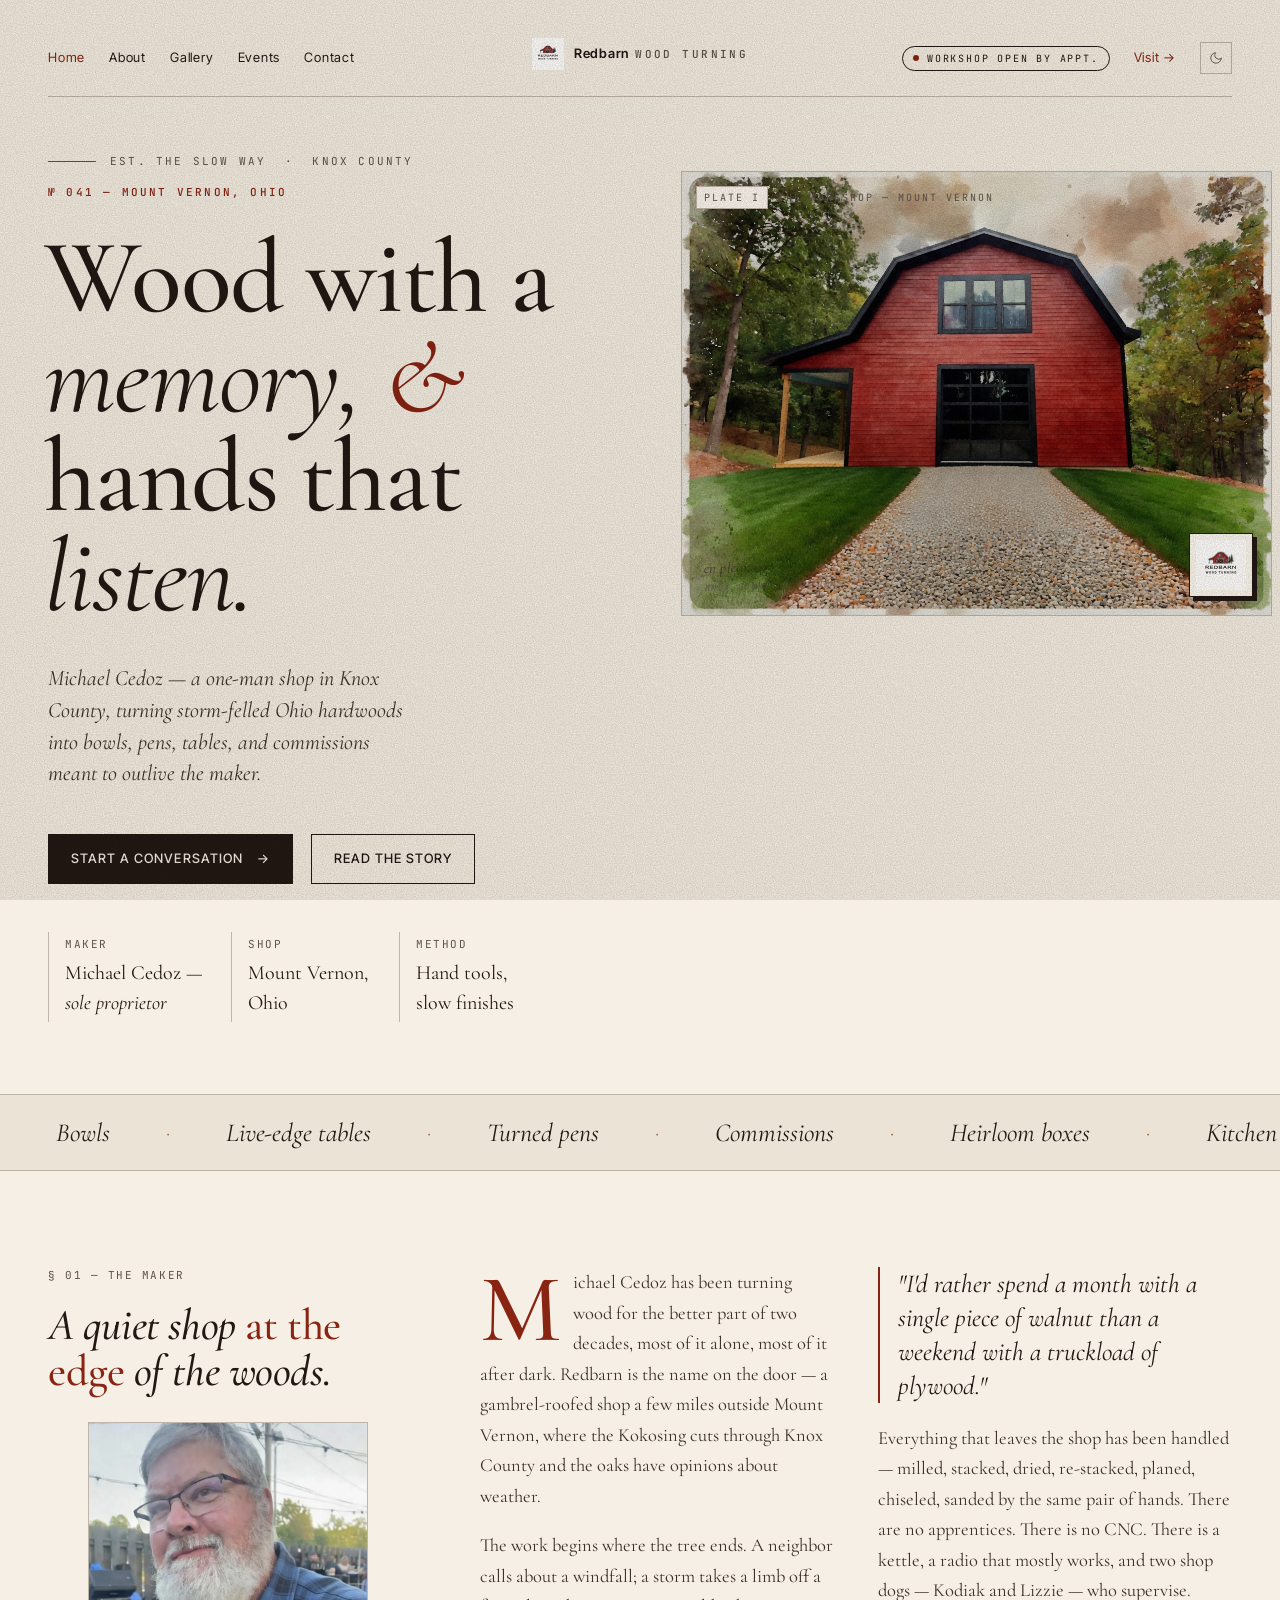
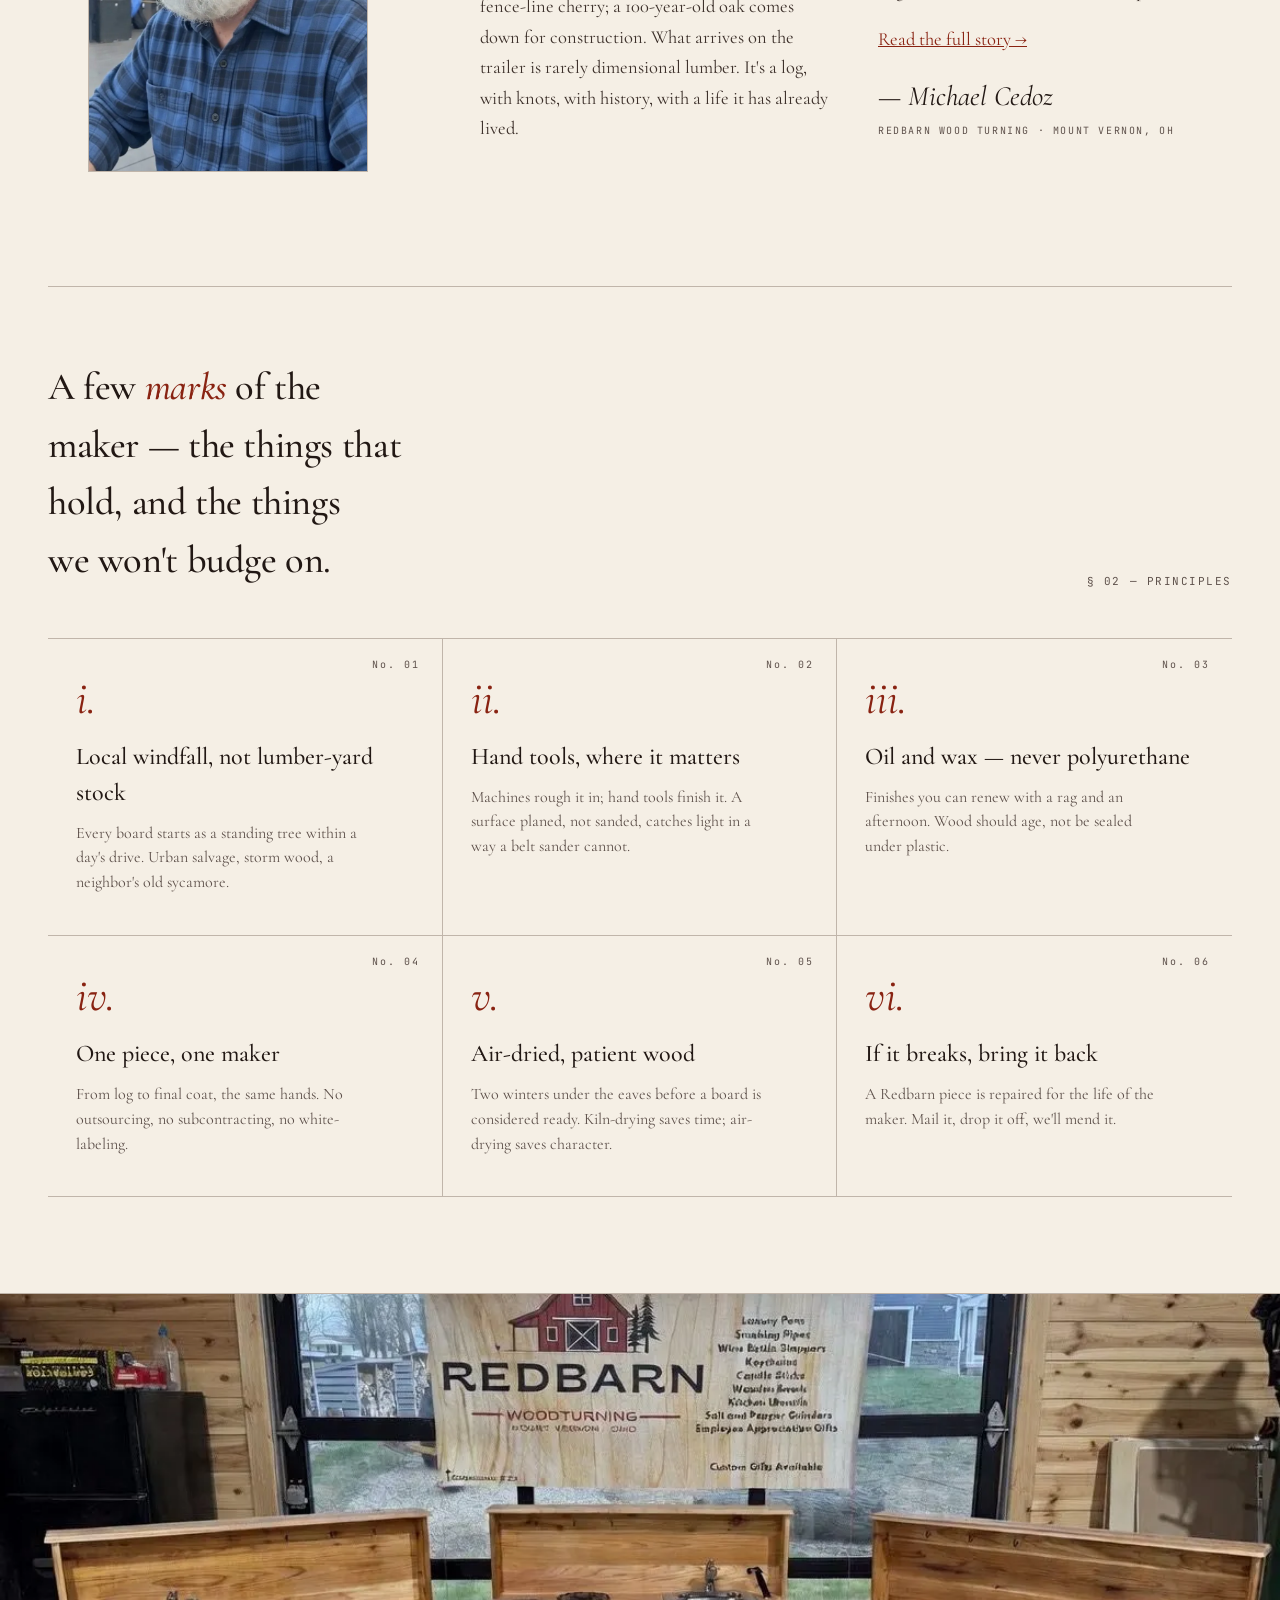
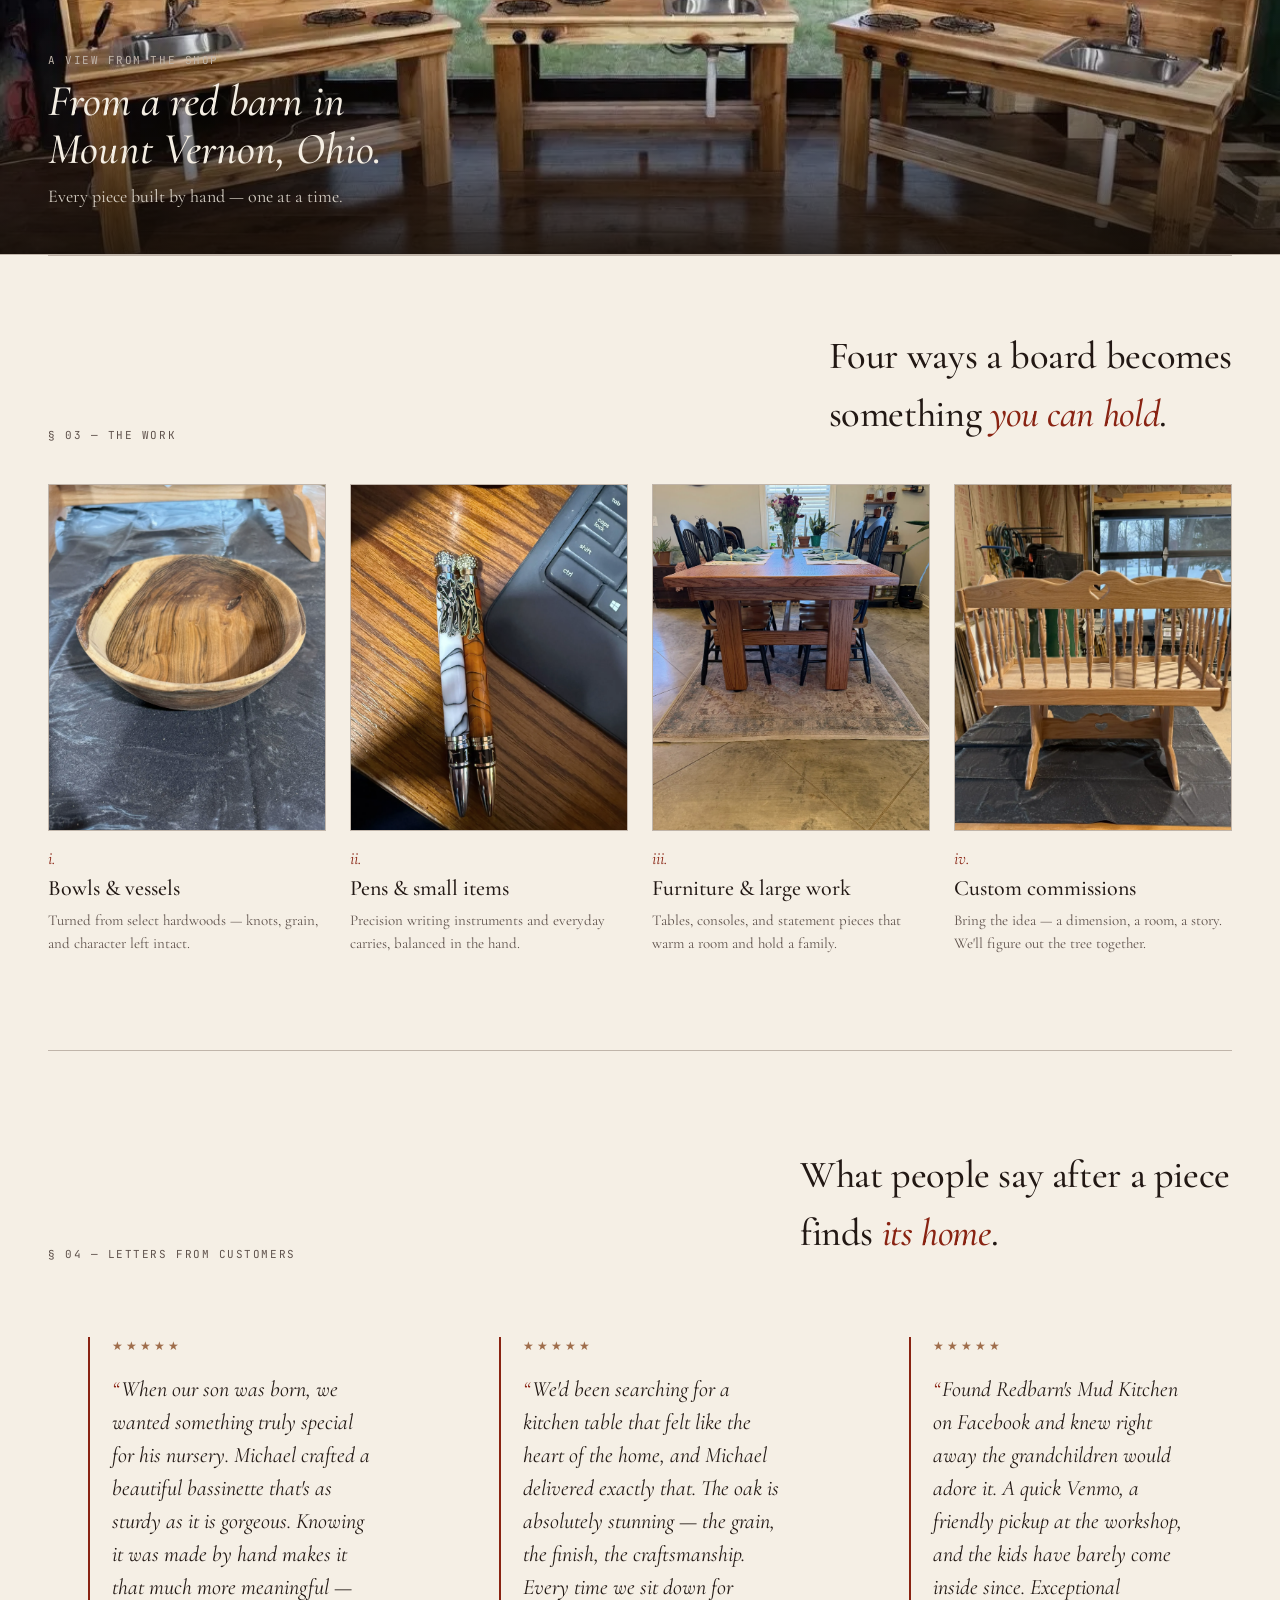
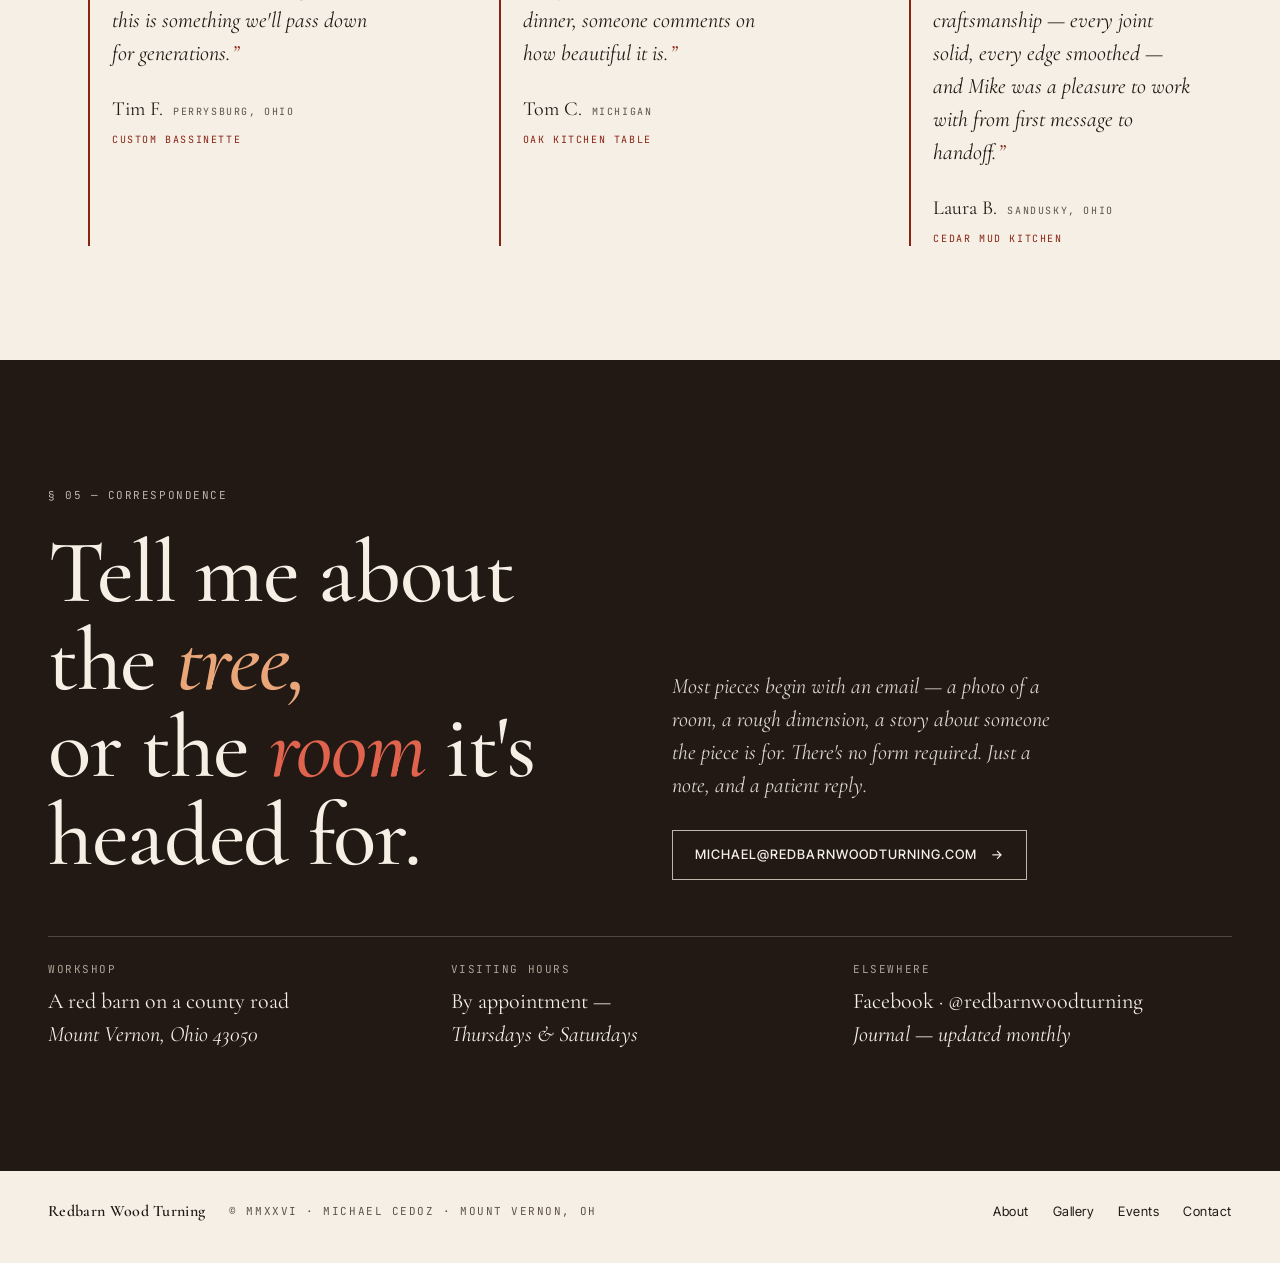
==== index.html @ 862399c5 "Laura B. testimonial: girls -> kids (consistent with grandchildren) Co-Authored-By: Claude Opus 4.7 " ====
<!DOCTYPE html>
<html lang="en">
<head>
<meta charset="UTF-8">
<meta name="viewport" content="width=device-width, initial-scale=1.0">
<title>Redbarn Wood Turning | Handcrafted Woodwork — Mount Vernon, Ohio</title>
<meta name="description" content="Handcrafted bowls, pens, furniture, and custom woodwork by Michael Cedoz in Mount Vernon, Ohio. One-of-a-kind pieces shaped by hand from locally sourced hardwoods.">
<meta name="keywords" content="wood turning, handcrafted furniture, custom woodwork, Mount Vernon Ohio, hand-turned bowls, wooden pens, live edge table, custom commission, woodworking">
<link rel="canonical" href="https://redbarnwoodturning.com">

<!-- Open Graph -->
<meta property="og:title" content="Redbarn Wood Turning — Handcrafted Woodwork">
<meta property="og:description" content="One-of-a-kind bowls, pens, furniture, and custom woodwork by Michael Cedoz in Mount Vernon, Ohio.">
<meta property="og:type" content="website">
<meta property="og:url" content="https://redbarnwoodturning.com">
<meta property="og:image" content="https://redbarnwoodturning.com/hero-barn.jpg">
<meta property="og:locale" content="en_US">

<!-- Twitter Card -->
<meta name="twitter:card" content="summary_large_image">
<meta name="twitter:title" content="Redbarn Wood Turning — Handcrafted Woodwork">
<meta name="twitter:description" content="One-of-a-kind bowls, pens, furniture, and custom woodwork by Michael Cedoz in Mount Vernon, Ohio.">
<meta name="twitter:image" content="https://redbarnwoodturning.com/hero-barn.jpg">

<!-- Structured Data: LocalBusiness -->
<script type="application/ld+json">
{
  "@context": "https://schema.org",
  "@type": "LocalBusiness",
  "@id": "https://redbarnwoodturning.com/#business",
  "name": "Redbarn Wood Turning",
  "alternateName": "Redbarn Wood Turning Workshop",
  "description": "Handcrafted bowls, pens, furniture, and custom woodwork by Michael Cedoz in Mount Vernon, Ohio. Pieces built by hand from locally sourced, storm-felled Ohio hardwoods.",
  "url": "https://redbarnwoodturning.com",
  "image": "https://redbarnwoodturning.com/hero-barn.jpg",
  "logo": "https://redbarnwoodturning.com/1.svg",
  "address": {
    "@type": "PostalAddress",
    "addressLocality": "Mount Vernon",
    "addressRegion": "OH",
    "postalCode": "43050",
    "addressCountry": "US"
  },
  "geo": {
    "@type": "GeoCoordinates",
    "latitude": 40.3934,
    "longitude": -82.4857
  },
  "founder": {
    "@type": "Person",
    "name": "Michael Cedoz",
    "jobTitle": "Woodturner & Craftsman",
    "url": "https://redbarnwoodturning.com/about.html"
  },
  "contactPoint": {
    "@type": "ContactPoint",
    "contactType": "Customer Service",
    "email": "michael@redbarnwoodturning.com",
    "areaServed": "US",
    "availableLanguage": "English"
  },
  "areaServed": [
    { "@type": "State", "name": "Ohio" },
    { "@type": "Country", "name": "United States" }
  ],
  "knowsAbout": [
    "Wood turning",
    "Custom furniture",
    "Hand-turned bowls",
    "Live-edge tables",
    "Black walnut",
    "White oak",
    "Ohio hardwoods",
    "Wood finishing",
    "Hardwax oil finishes"
  ],
  "sameAs": [
    "https://www.facebook.com/redbarnwoodturning/"
  ],
  "priceRange": "$",
  "makesOffer": [
    { "@type": "Offer", "itemOffered": { "@type": "Product", "name": "Hand-Turned Bowls" } },
    { "@type": "Offer", "itemOffered": { "@type": "Product", "name": "Handcrafted Pens" } },
    { "@type": "Offer", "itemOffered": { "@type": "Product", "name": "Custom Furniture" } },
    { "@type": "Offer", "itemOffered": { "@type": "Product", "name": "Custom Commissions" } }
  ]
}
</script>

<!-- BreadcrumbList -->
<script type="application/ld+json">
{
  "@context": "https://schema.org",
  "@type": "BreadcrumbList",
  "itemListElement": [{
    "@type": "ListItem",
    "position": 1,
    "name": "Home",
    "item": "https://redbarnwoodturning.com/"
  }]
}
</script>

<!-- Palette init (prevents FOUC) -->
<script>
(function(){ try { var p = localStorage.getItem('redbarn-palette'); if (p && p !== 'cream') document.documentElement.dataset.palette = p; } catch(e){} })();
</script>

<!-- Preconnect & Fonts -->
<link rel="preconnect" href="https://fonts.googleapis.com">
<link rel="preconnect" href="https://fonts.gstatic.com" crossorigin>
<link href="https://fonts.googleapis.com/css2?family=Cormorant+Garamond:ital,wght@0,400;0,500;0,600;0,700;1,400;1,500;1,600&family=Inter+Tight:wght@400;500;600&family=JetBrains+Mono:wght@400;500&display=swap" rel="stylesheet">

<!-- Favicon & Theme -->
<link rel="alternate" type="application/rss+xml" title="Redbarn Wood Turning Blog" href="feed.xml">
<link rel="icon" href="favicon.svg" type="image/svg+xml">
<meta name="theme-color" content="#8B2500">

<!-- CSS -->
<link rel="stylesheet" href="styles.css">
</head>
<body>

<a href="#main" class="skip-link">Skip to main content</a>
<div class="mobile-overlay" id="mobileOverlay"></div>

<div class="page" id="top">

  <!-- MASTHEAD -->
  <header class="mast" role="banner">
    <div class="left" id="navLinks">
      <a href="index.html" class="active">Home</a>
      <a href="about.html">About</a>
      <a href="gallery.html">Gallery</a>
      <a href="events.html">Events</a>
      <a href="contact.html">Contact</a>
    </div>
    <div class="center">
      <a href="index.html" class="wordmark" aria-label="Redbarn Wood Turning — Home">
        <img src="1.svg" alt="" width="32" height="32">
        <span><em>Redbarn</em><span class="sub">Wood Turning</span></span>
      </a>
    </div>
    <div class="right">
      <span class="stamp"><span class="dot"></span> Workshop open by appt.</span>
      <a href="contact.html" class="visit">Visit &rarr;</a>
      <button type="button" id="paletteToggle" class="palette-toggle" aria-label="Toggle light/dark palette">
        <svg class="moon" viewBox="0 0 24 24" fill="none" stroke="currentColor" stroke-width="1.6" stroke-linecap="round" stroke-linejoin="round" aria-hidden="true"><path d="M21 12.79A9 9 0 1 1 11.21 3 7 7 0 0 0 21 12.79z"/></svg>
        <svg class="sun" viewBox="0 0 24 24" fill="none" stroke="currentColor" stroke-width="1.6" stroke-linecap="round" stroke-linejoin="round" aria-hidden="true"><circle cx="12" cy="12" r="4"/><path d="M12 2v2M12 20v2M4.93 4.93l1.41 1.41M17.66 17.66l1.41 1.41M2 12h2M20 12h2M4.93 19.07l1.41-1.41M17.66 6.34l1.41-1.41"/></svg>
      </button>
      <button class="nav-hamburger" id="navToggle" aria-label="Toggle navigation menu" aria-expanded="false">
        <span></span><span></span><span></span>
      </button>
    </div>
  </header>

  <main id="main">

    <!-- HERO -->
    <section class="hero">
      <div>
        <div class="eyebrow reveal">
          <span class="bar"></span>
          <span>Est. the slow way &nbsp;&middot;&nbsp; Knox County</span>
          <span class="barn">&numero; 041 &mdash; Mount Vernon, Ohio</span>
        </div>

        <h1 class="hero-title reveal">
          Wood with a<br>
          <span class="i">memory,</span><span class="amp"> &amp; </span><br>
          hands that <span class="i">listen.</span>
        </h1>

        <p class="hero-lede reveal">
          Michael Cedoz &mdash; a one-man shop in Knox County, turning storm-felled Ohio hardwoods into bowls, pens, tables, and commissions meant to outlive the maker.
        </p>

        <div class="cta-row reveal">
          <a class="btn" href="contact.html">Start a conversation <span class="arr">&rarr;</span></a>
          <a class="btn ghost" href="about.html">Read the story</a>
        </div>

        <div class="hero-meta reveal">
          <div class="block">
            <span class="mono">Maker</span>
            <span class="v">Michael Cedoz &mdash;<br><em>sole proprietor</em></span>
          </div>
          <div class="block">
            <span class="mono">Shop</span>
            <span class="v">Mount Vernon,<br>Ohio</span>
          </div>
          <div class="block">
            <span class="mono">Method</span>
            <span class="v">Hand tools,<br>slow finishes</span>
          </div>
        </div>
      </div>

      <figure class="hero-figure reveal">
        <div class="frame-label">
          <span class="tag">Plate I</span>
          <span>The workshop &mdash; Mount Vernon</span>
        </div>
        <img src="hero-barn-watercolor.png" alt="Watercolor painting of the Redbarn workshop — a red gambrel barn in Mount Vernon, Ohio" width="1168" height="880">
        <div class="logo-stamp" aria-hidden="true">
          <img src="1.svg" alt="">
        </div>
        <div class="pencil-note" aria-hidden="true">
          en plein air<small>Knox County &middot; autumn</small>
        </div>
      </figure>
    </section>

    <!-- RIBBON -->
    <div class="ribbon" aria-hidden="true">
      <div class="ribbon-track">
        <span class="item">Bowls</span><span class="sep">&middot;</span>
        <span class="item"><em>Live-edge tables</em></span><span class="sep">&middot;</span>
        <span class="item">Turned pens</span><span class="sep">&middot;</span>
        <span class="item"><em>Commissions</em></span><span class="sep">&middot;</span>
        <span class="item">Heirloom boxes</span><span class="sep">&middot;</span>
        <span class="item"><em>Kitchen tables</em></span><span class="sep">&middot;</span>
        <span class="item">Bowls</span><span class="sep">&middot;</span>
        <span class="item"><em>Live-edge tables</em></span><span class="sep">&middot;</span>
        <span class="item">Turned pens</span><span class="sep">&middot;</span>
        <span class="item"><em>Commissions</em></span><span class="sep">&middot;</span>
        <span class="item">Heirloom boxes</span><span class="sep">&middot;</span>
        <span class="item"><em>Kitchen tables</em></span><span class="sep">&middot;</span>
      </div>
    </div>

    <!-- ABOUT (abbreviated — full story on about.html) -->
    <section class="about" id="about">
      <aside class="about-aside reveal">
        <span class="mono">&sect; 01 &mdash; The maker</span>
        <h2>A quiet shop <em>at the edge</em> of the woods.</h2>
        <figure class="portrait">
          <picture>
            <source srcset="about-michael.webp" type="image/webp">
            <img src="about-michael.jpg" alt="Michael Cedoz in his Mount Vernon workshop" width="500" height="600">
          </picture>
          <figcaption class="cap">Michael Cedoz &mdash; maker, Knox County</figcaption>
        </figure>
      </aside>

      <div class="about-body reveal">
        <p>
          Michael Cedoz has been turning wood for the better part of two decades, most of it alone, most of it after dark. Redbarn is the name on the door &mdash; a gambrel-roofed shop a few miles outside Mount Vernon, where the Kokosing cuts through Knox County and the oaks have opinions about weather.
        </p>
        <p>
          The work begins where the tree ends. A neighbor calls about a windfall; a storm takes a limb off a fence-line cherry; a 100-year-old oak comes down for construction. What arrives on the trailer is rarely dimensional lumber. It's a log, with knots, with history, with a life it has already lived.
        </p>

        <div class="pull">
          "I'd rather spend a month with a single piece of walnut than a weekend with a truckload of plywood."
        </div>

        <p>
          Everything that leaves the shop has been handled &mdash; milled, stacked, dried, re-stacked, planed, chiseled, sanded by the same pair of hands. There are no apprentices. There is no CNC. There is a kettle, a radio that mostly works, and two shop dogs &mdash; Kodiak and Lizzie &mdash; who supervise.
        </p>
        <p>
          <a href="about.html" style="color: var(--barn); text-decoration: underline;">Read the full story &rarr;</a>
        </p>

        <div class="sig">&mdash; Michael Cedoz</div>
        <div class="sig-line">Redbarn Wood Turning &middot; Mount Vernon, OH</div>
      </div>
    </section>

    <!-- MARKS / PRINCIPLES -->
    <section class="marks" id="principles">
      <div class="marks-head reveal">
        <h3>A few <em>marks</em> of the maker &mdash; the things that hold, and the things we won't budge on.</h3>
        <span class="mono">&sect; 02 &mdash; Principles</span>
      </div>
      <div class="marks-grid">
        <article class="mark reveal">
          <div class="num">No. 01</div>
          <div class="n">i.</div>
          <h4>Local windfall, not lumber-yard stock</h4>
          <p>Every board starts as a standing tree within a day's drive. Urban salvage, storm wood, a neighbor's old sycamore.</p>
        </article>
        <article class="mark reveal">
          <div class="num">No. 02</div>
          <div class="n">ii.</div>
          <h4>Hand tools, where it matters</h4>
          <p>Machines rough it in; hand tools finish it. A surface planed, not sanded, catches light in a way a belt sander cannot.</p>
        </article>
        <article class="mark reveal">
          <div class="num">No. 03</div>
          <div class="n">iii.</div>
          <h4>Oil and wax &mdash; never polyurethane</h4>
          <p>Finishes you can renew with a rag and an afternoon. Wood should age, not be sealed under plastic.</p>
        </article>
        <article class="mark reveal">
          <div class="num">No. 04</div>
          <div class="n">iv.</div>
          <h4>One piece, one maker</h4>
          <p>From log to final coat, the same hands. No outsourcing, no subcontracting, no white-labeling.</p>
        </article>
        <article class="mark reveal">
          <div class="num">No. 05</div>
          <div class="n">v.</div>
          <h4>Air-dried, patient wood</h4>
          <p>Two winters under the eaves before a board is considered ready. Kiln-drying saves time; air-drying saves character.</p>
        </article>
        <article class="mark reveal">
          <div class="num">No. 06</div>
          <div class="n">vi.</div>
          <h4>If it breaks, bring it back</h4>
          <p>A Redbarn piece is repaired for the life of the maker. Mail it, drop it off, we'll mend it.</p>
        </article>
      </div>
    </section>

    <!-- WORKSHOP BANNER -->
    <section class="workshop-banner reveal" aria-label="A view from the workshop">
      <picture>
        <source srcset="gallery-shop-banner.webp" type="image/webp">
        <img src="gallery-shop-banner.jpg" alt="Three outdoor kitchen stations lined up in the Redbarn workshop with the Redbarn Wood Turning banner" class="workshop-banner-img" loading="lazy">
      </picture>
      <div class="workshop-banner-overlay">
        <span class="mono">A view from the shop</span>
        <p class="workshop-banner-title">From a red barn in Mount Vernon, Ohio.</p>
        <p class="workshop-banner-sub">Every piece built by hand &mdash; one at a time.</p>
      </div>
    </section>

    <!-- WORK / CATEGORIES -->
    <section class="work-strip" id="work">
      <div class="strip-head reveal">
        <span class="mono">&sect; 03 &mdash; The work</span>
        <h3>Four ways a board becomes<br>something <em>you can hold</em>.</h3>
      </div>
      <div class="strip-grid">
        <a class="strip-card reveal" href="gallery.html">
          <div class="sc-img">
            <picture>
              <source srcset="craft-bowls.webp" type="image/webp">
              <img src="craft-bowls.jpg" alt="Hand-turned walnut bowl with rich, swirling grain" loading="lazy" width="400" height="500">
            </picture>
          </div>
          <div class="sc-body">
            <span class="mono">i.</span>
            <h4>Bowls &amp; vessels</h4>
            <p>Turned from select hardwoods &mdash; knots, grain, and character left intact.</p>
          </div>
        </a>
        <a class="strip-card reveal" href="gallery.html">
          <div class="sc-img">
            <picture>
              <source srcset="craft-pens.webp" type="image/webp">
              <img src="craft-pens.JPG" alt="Handcrafted wood and resin pens with ornate metal fittings" loading="lazy" width="400" height="500">
            </picture>
          </div>
          <div class="sc-body">
            <span class="mono">ii.</span>
            <h4>Pens &amp; small items</h4>
            <p>Precision writing instruments and everyday carries, balanced in the hand.</p>
          </div>
        </a>
        <a class="strip-card reveal" href="gallery.html">
          <div class="sc-img">
            <picture>
              <source srcset="craft-furniture.webp" type="image/webp">
              <img src="craft-furniture.jpg" alt="Handcrafted oak kitchen table set for dinner in a home" loading="lazy" width="400" height="500">
            </picture>
          </div>
          <div class="sc-body">
            <span class="mono">iii.</span>
            <h4>Furniture &amp; large work</h4>
            <p>Tables, consoles, and statement pieces that warm a room and hold a family.</p>
          </div>
        </a>
        <a class="strip-card reveal" href="contact.html">
          <div class="sc-img">
            <picture>
              <source srcset="craft-custom.webp" type="image/webp">
              <img src="craft-custom.jpg" alt="Custom handcrafted wooden bassinette with turned spindles" loading="lazy" width="400" height="500">
            </picture>
          </div>
          <div class="sc-body">
            <span class="mono">iv.</span>
            <h4>Custom commissions</h4>
            <p>Bring the idea &mdash; a dimension, a room, a story. We'll figure out the tree together.</p>
          </div>
        </a>
      </div>
    </section>

    <!-- TESTIMONIALS -->
    <section class="testimonials" id="letters">
      <div class="testimonials-head reveal">
        <span class="mono">&sect; 04 &mdash; Letters from customers</span>
        <h3>What people say after a piece finds <em>its home</em>.</h3>
      </div>
      <div class="testimonials-grid">
        <figure class="testimonial reveal">
          <div class="testimonial-stars" aria-label="5 out of 5 stars">&#9733;&#9733;&#9733;&#9733;&#9733;</div>
          <blockquote class="testimonial-quote">When our son was born, we wanted something truly special for his nursery. Michael crafted a beautiful bassinette that's as sturdy as it is gorgeous. Knowing it was made by hand makes it that much more meaningful &mdash; this is something we'll pass down for generations.</blockquote>
          <figcaption class="testimonial-footer">
            <span class="testimonial-attr">Tim F.</span>
            <span class="testimonial-location">Perrysburg, Ohio</span>
          </figcaption>
          <span class="testimonial-product">Custom bassinette</span>
        </figure>
        <figure class="testimonial reveal">
          <div class="testimonial-stars" aria-label="5 out of 5 stars">&#9733;&#9733;&#9733;&#9733;&#9733;</div>
          <blockquote class="testimonial-quote">We'd been searching for a kitchen table that felt like the heart of the home, and Michael delivered exactly that. The oak is absolutely stunning &mdash; the grain, the finish, the craftsmanship. Every time we sit down for dinner, someone comments on how beautiful it is.</blockquote>
          <figcaption class="testimonial-footer">
            <span class="testimonial-attr">Tom C.</span>
            <span class="testimonial-location">Michigan</span>
          </figcaption>
          <span class="testimonial-product">Oak kitchen table</span>
        </figure>
        <figure class="testimonial reveal">
          <div class="testimonial-stars" aria-label="5 out of 5 stars">&#9733;&#9733;&#9733;&#9733;&#9733;</div>
          <blockquote class="testimonial-quote">Found Redbarn's Mud Kitchen on Facebook and knew right away the grandchildren would adore it. A quick Venmo, a friendly pickup at the workshop, and the kids have barely come inside since. Exceptional craftsmanship &mdash; every joint solid, every edge smoothed &mdash; and Mike was a pleasure to work with from first message to handoff.</blockquote>
          <figcaption class="testimonial-footer">
            <span class="testimonial-attr">Laura B.</span>
            <span class="testimonial-location">Sandusky, Ohio</span>
          </figcaption>
          <span class="testimonial-product">Cedar mud kitchen</span>
        </figure>
      </div>
    </section>

    <!-- CONTACT CTA -->
    <section class="contact" id="contact">
      <div class="inner">
        <div>
          <span class="mono">&sect; 05 &mdash; Correspondence</span>
          <h2>Tell me about the <em>tree,</em><br>or the <span class="barn">room</span> it's headed for.</h2>
        </div>
        <div class="side reveal">
          <p>Most pieces begin with an email &mdash; a photo of a room, a rough dimension, a story about someone the piece is for. There's no form required. Just a note, and a patient reply.</p>
          <a class="btn" href="mailto:michael@redbarnwoodturning.com">michael@redbarnwoodturning.com <span class="arr">&rarr;</span></a>
        </div>
      </div>

      <div class="inner addr">
        <div class="block">
          <span class="mono">Workshop</span>
          <span class="v">A red barn on a county road<br><em>Mount Vernon, Ohio 43050</em></span>
        </div>
        <div class="block">
          <span class="mono">Visiting hours</span>
          <span class="v">By appointment &mdash;<br><em>Thursdays &amp; Saturdays</em></span>
        </div>
        <div class="block">
          <span class="mono">Elsewhere</span>
          <span class="v"><a href="https://www.facebook.com/redbarnwoodturning/" target="_blank" rel="noopener noreferrer">Facebook &middot; @redbarnwoodturning</a><br><em>Journal &mdash; updated monthly</em></span>
        </div>
      </div>
    </section>

  </main>

  <footer role="contentinfo">
    <div class="lf">
      <span class="wordmark" style="font-size: 16px;"><em>Redbarn Wood Turning</em></span>
      <span class="mono">&copy; MMXXVI &middot; Michael Cedoz &middot; Mount Vernon, OH</span>
    </div>
    <div class="lf">
      <a href="about.html">About</a>
      <a href="gallery.html">Gallery</a>
      <a href="events.html">Events</a>
      <a href="contact.html">Contact</a>
    </div>
  </footer>
</div>

<script src="script.js"></script>

</body>
</html>
---- styles.css ----
/* ========================================
   REDBARN WOOD TURNING — Editorial Theme
   ======================================== */

/* ---- TOKENS ---- */
:root {
  --ink:        oklch(0.22 0.018 45);
  --ink-2:      oklch(0.32 0.02 45);
  --ink-soft:   oklch(0.45 0.02 50);
  --paper:      oklch(0.955 0.015 82);
  --paper-2:    oklch(0.92 0.02 82);
  --paper-3:    oklch(0.88 0.025 80);
  --barn:       oklch(0.42 0.14 32);
  --barn-deep:  oklch(0.33 0.12 30);
  --saddle:     oklch(0.58 0.08 55);
  --walnut:     oklch(0.28 0.03 45);
  --hair:       oklch(0.78 0.02 70);

  --serif: "Cormorant Garamond", "EB Garamond", Georgia, serif;
  --sans:  "Inter Tight", ui-sans-serif, system-ui, sans-serif;
  --mono:  "JetBrains Mono", ui-monospace, SFMono-Regular, monospace;

  --grain-strength: 0.34;
  --page-pad-x: 48px;
}

html[data-palette="ink"] {
  --ink: oklch(0.93 0.01 80);
  --ink-2: oklch(0.85 0.015 80);
  --ink-soft: oklch(0.7 0.015 80);
  --paper: oklch(0.18 0.015 40);
  --paper-2: oklch(0.22 0.018 40);
  --paper-3: oklch(0.26 0.02 40);
  --barn: oklch(0.62 0.14 32);
  --saddle: oklch(0.68 0.09 60);
  --hair: oklch(0.35 0.02 40);
}

/* ---- RESET + BASE ---- */
*, *::before, *::after { box-sizing: border-box; }
html, body { margin: 0; padding: 0; }
html { scroll-behavior: smooth; -webkit-text-size-adjust: 100%; }

body {
  background: var(--paper);
  color: var(--ink);
  font-family: var(--serif);
  font-size: 18px;
  line-height: 1.5;
  -webkit-font-smoothing: antialiased;
  overflow-x: hidden;
}

::selection { background: var(--barn); color: var(--paper); }
img { max-width: 100%; height: auto; display: block; }
a { color: inherit; }

/* paper grain overlay */
body::before {
  content: "";
  position: fixed;
  inset: 0;
  pointer-events: none;
  z-index: 60;
  background-image: var(--grain-url);
  opacity: var(--grain-strength);
  mix-blend-mode: multiply;
}
html[data-palette="ink"] body::before {
  mix-blend-mode: screen;
  opacity: calc(var(--grain-strength) * 0.6);
}

/* ---- UTILITIES ---- */
.mono {
  font-family: var(--mono);
  font-size: 11px;
  letter-spacing: 0.14em;
  text-transform: uppercase;
  color: var(--ink-soft);
}
.sans { font-family: var(--sans); }
.rule { height: 1px; background: var(--hair); border: 0; }

.skip-link {
  position: absolute; top: -100%; left: 50%; transform: translateX(-50%);
  background: var(--ink); color: var(--paper);
  padding: 12px 24px;
  font-family: var(--sans); font-weight: 600;
  z-index: 9999; text-decoration: none;
  transition: top 0.2s;
}
.skip-link:focus { top: 0; }

/* ---- PAGE SHELL ---- */
.page {
  max-width: 1440px;
  margin: 0 auto;
  padding: 24px var(--page-pad-x) 0;
}

/* ---- MASTHEAD ---- */
.mast {
  display: grid;
  grid-template-columns: 1fr auto 1fr;
  align-items: center;
  gap: 24px;
  padding: 14px 0 18px;
  border-bottom: 1px solid var(--hair);
}
.mast .left, .mast .right { display: flex; gap: 24px; align-items: center; }
.mast .right { justify-content: flex-end; }
.mast a {
  color: var(--ink);
  text-decoration: none;
  font-family: var(--sans);
  font-size: 13px;
  letter-spacing: 0.06em;
  transition: color 0.2s;
}
.mast a:hover { color: var(--barn); }
.mast a.active { color: var(--barn); }

.wordmark {
  font-family: var(--serif);
  font-weight: 500;
  font-size: 22px;
  letter-spacing: 0.02em;
  font-style: italic;
  display: inline-flex;
  align-items: center;
  gap: 10px;
}
.wordmark em { font-style: normal; font-weight: 600; }
.wordmark img { display: block; }
.wordmark .sub {
  font-style: normal;
  font-family: var(--mono);
  font-size: 11px;
  letter-spacing: 0.22em;
  text-transform: uppercase;
  color: var(--ink-soft);
  margin-left: 6px;
}

.stamp {
  display: inline-flex;
  align-items: center;
  gap: 8px;
  border: 1px solid var(--ink);
  color: var(--ink);
  padding: 4px 10px;
  border-radius: 999px;
  font-family: var(--mono);
  font-size: 10px;
  letter-spacing: 0.18em;
  text-transform: uppercase;
}
.stamp .dot { width: 6px; height: 6px; border-radius: 999px; background: var(--barn); }

.mast .visit { color: var(--barn); }

/* palette toggle */
.palette-toggle {
  appearance: none;
  border: 1px solid var(--hair);
  background: transparent;
  color: var(--ink-soft);
  width: 32px; height: 32px;
  display: inline-flex; align-items: center; justify-content: center;
  cursor: pointer;
  transition: all 0.2s;
  padding: 0;
}
.palette-toggle:hover { border-color: var(--ink); color: var(--ink); }
.palette-toggle svg { width: 14px; height: 14px; }
.palette-toggle .moon { display: block; }
.palette-toggle .sun { display: none; }
html[data-palette="ink"] .palette-toggle .moon { display: none; }
html[data-palette="ink"] .palette-toggle .sun { display: block; }

/* mobile nav */
.nav-hamburger {
  display: none;
  background: none; border: none; cursor: pointer;
  width: 28px; height: 20px; position: relative; z-index: 1001;
  padding: 0;
}
.nav-hamburger span {
  display: block; width: 100%; height: 2px;
  background: var(--ink); position: absolute; left: 0;
  transition: 0.3s ease;
}
.nav-hamburger span:nth-child(1) { top: 0; }
.nav-hamburger span:nth-child(2) { top: 50%; transform: translateY(-50%); }
.nav-hamburger span:nth-child(3) { bottom: 0; }
.nav-hamburger.active span:nth-child(1) { top: 50%; transform: translateY(-50%) rotate(45deg); }
.nav-hamburger.active span:nth-child(2) { opacity: 0; }
.nav-hamburger.active span:nth-child(3) { bottom: 50%; transform: translateY(50%) rotate(-45deg); }

.mobile-overlay {
  display: none; position: fixed; inset: 0;
  background: rgba(0,0,0,0.4); z-index: 999;
}
.mobile-overlay.show { display: block; }

/* ---- BUTTONS ---- */
.btn {
  display: inline-flex;
  align-items: center;
  gap: 14px;
  font-family: var(--sans);
  font-size: 13px;
  letter-spacing: 0.08em;
  text-transform: uppercase;
  font-weight: 500;
  padding: 14px 22px;
  border-radius: 0;
  text-decoration: none;
  cursor: pointer;
  border: 1px solid var(--ink);
  color: var(--paper);
  background: var(--ink);
  transition: all 0.25s ease;
}
.btn:hover { background: var(--barn); border-color: var(--barn); }
.btn .arr { display: inline-block; transition: transform 0.25s ease; }
.btn:hover .arr { transform: translateX(4px); }
.btn.ghost { background: transparent; color: var(--ink); }
.btn.ghost:hover { background: var(--ink); color: var(--paper); }
.btn-outline {
  display: inline-flex; align-items: center; gap: 10px;
  font-family: var(--sans); font-size: 12px; letter-spacing: 0.06em;
  text-transform: uppercase; font-weight: 500;
  padding: 8px 14px;
  border: 1px solid var(--hair);
  color: var(--ink); text-decoration: none;
  transition: all 0.2s;
}
.btn-outline:hover { border-color: var(--barn); color: var(--barn); }

/* ---- HERO ---- */
.hero {
  padding: 56px 0 72px;
  display: grid;
  grid-template-columns: 1fr 1.1fr;
  gap: 56px;
  align-items: start;
  position: relative;
}

.eyebrow {
  display: flex;
  align-items: center;
  gap: 14px;
  font-family: var(--mono);
  font-size: 11px;
  letter-spacing: 0.2em;
  text-transform: uppercase;
  color: var(--ink-soft);
  margin-bottom: 28px;
  flex-wrap: wrap;
}
.eyebrow .bar { flex: 0 0 48px; height: 1px; background: var(--ink-soft); }
.eyebrow .barn { color: var(--barn); font-weight: 500; }

h1.hero-title {
  font-family: var(--serif);
  font-weight: 500;
  font-size: clamp(52px, 8.2vw, 128px);
  line-height: 0.95;
  letter-spacing: -0.015em;
  margin: 0 0 0 -0.04em;
  color: var(--ink);
  text-wrap: balance;
}
h1.hero-title .i { font-style: italic; font-weight: 400; }
h1.hero-title .amp { font-family: var(--serif); font-style: italic; color: var(--barn); font-weight: 400; }

.hero-lede {
  margin-top: 36px;
  font-family: var(--serif);
  font-style: italic;
  font-size: 22px;
  line-height: 1.45;
  color: var(--ink-2);
  max-width: 36ch;
}

.hero-meta {
  margin-top: 48px;
  display: flex;
  gap: 28px;
  align-items: flex-end;
  flex-wrap: wrap;
}
.hero-meta .block {
  border-left: 1px solid var(--hair);
  padding: 4px 0 4px 16px;
  min-width: 140px;
}
.hero-meta .block .mono { display: block; margin-bottom: 6px; }
.hero-meta .block .v {
  font-family: var(--serif);
  font-size: 20px;
  color: var(--ink);
}
.hero-meta .block .v em { font-style: italic; }

.cta-row {
  margin-top: 44px;
  display: flex;
  gap: 18px;
  flex-wrap: wrap;
  align-items: center;
}

/* hero figure — sketchbook frame around a watercolor */
.hero-figure {
  position: relative;
  width: 100%;
  aspect-ratio: 1168 / 880;
  border: 1px solid var(--hair);
  background: radial-gradient(ellipse 90% 70% at 50% 40%,
    oklch(0.975 0.012 82) 0%,
    oklch(0.94 0.018 80) 70%,
    oklch(0.9 0.025 78) 100%);
  overflow: hidden;
}
/* paper-fibre texture */
.hero-figure::before {
  content: ""; position: absolute; inset: 0; pointer-events: none;
  background-image:
    repeating-linear-gradient(3deg, oklch(0.88 0.02 80 / 0.06) 0 1px, transparent 1px 3px),
    repeating-linear-gradient(91deg, oklch(0.85 0.02 80 / 0.05) 0 1px, transparent 1px 4px);
  mix-blend-mode: multiply;
  z-index: 1;
}
/* coffee-stain ghost in the corner */
.hero-figure::after {
  content: ""; position: absolute; top: -40px; right: -40px;
  width: 180px; height: 180px; border-radius: 50%;
  background: radial-gradient(circle, oklch(0.72 0.06 55 / 0.18) 0%, transparent 70%);
  z-index: 1; pointer-events: none;
}
.hero-figure > img {
  position: absolute; inset: 0;
  width: 100%; height: 100%;
  object-fit: contain;
  z-index: 2;
}
.hero-figure .frame-label {
  position: absolute;
  top: 14px; left: 14px;
  display: flex; gap: 10px; align-items: center;
  font-family: var(--mono);
  font-size: 10px;
  letter-spacing: 0.2em;
  text-transform: uppercase;
  color: var(--ink-soft);
  z-index: 3;
}
.hero-figure .frame-label .tag {
  border: 1px solid var(--hair);
  padding: 3px 7px;
  background: oklch(0.98 0.01 82);
}
.hero-figure .logo-stamp {
  position: absolute;
  right: 18px; bottom: 18px;
  width: 64px; height: 64px;
  background: oklch(0.98 0.01 82);
  border: 1px solid var(--ink);
  padding: 6px;
  display: flex; align-items: center; justify-content: center;
  box-shadow: 4px 4px 0 var(--ink);
  z-index: 3;
}
.hero-figure .logo-stamp img {
  position: static;
  width: 100%; height: 100%;
  object-fit: contain;
}
.hero-figure .pencil-note {
  position: absolute;
  left: 22px; bottom: 22px;
  z-index: 3;
  font-family: var(--serif);
  font-style: italic;
  color: oklch(0.32 0.03 40 / 0.85);
  font-size: 15px;
  transform: rotate(-2deg);
  letter-spacing: 0.01em;
}
.hero-figure .pencil-note small {
  display: block;
  font-family: var(--mono);
  font-size: 9px;
  letter-spacing: 0.18em;
  text-transform: uppercase;
  color: oklch(0.45 0.02 50 / 0.7);
  margin-top: 2px;
}
/* dark-mode: keep the frame warm so the painting reads but slightly dimmed */
html[data-palette="ink"] .hero-figure {
  background: radial-gradient(ellipse 90% 70% at 50% 40%,
    oklch(0.86 0.018 80) 0%,
    oklch(0.78 0.025 78) 70%,
    oklch(0.7 0.03 75) 100%);
}

/* ---- RIBBON MARQUEE ---- */
.ribbon {
  margin: 0 calc(-1 * var(--page-pad-x));
  padding: 18px 0;
  border-top: 1px solid var(--hair);
  border-bottom: 1px solid var(--hair);
  background: var(--paper-2);
  overflow: hidden;
  white-space: nowrap;
}
.ribbon-track {
  display: inline-flex;
  gap: 56px;
  align-items: center;
  animation: ribbon-slide 60s linear infinite;
  padding-left: 56px;
}
.ribbon .item {
  font-family: var(--serif);
  font-size: 26px;
  font-style: italic;
  color: var(--ink);
}
.ribbon .item em { font-style: italic; }
.ribbon .sep { color: var(--saddle); font-family: var(--serif); font-size: 22px; }
@keyframes ribbon-slide { to { transform: translateX(-50%); } }

/* ---- ABOUT SECTION ---- */
.about {
  padding: 96px 0 96px;
  display: grid;
  grid-template-columns: 360px 1fr;
  gap: 72px;
  position: relative;
}

.about-aside .mono { margin-bottom: 18px; display: block; }
.about-aside h2 {
  font-family: var(--serif);
  font-weight: 500;
  font-style: italic;
  font-size: 44px;
  line-height: 1.05;
  letter-spacing: -0.01em;
  margin: 0 0 28px;
  color: var(--ink);
  text-wrap: balance;
}
.about-aside h2 em { font-style: normal; color: var(--barn); }

.portrait {
  margin-top: 28px;
  border: 1px solid var(--hair);
  position: relative;
  aspect-ratio: 4/5;
  background: var(--paper-2);
  overflow: hidden;
}
.portrait picture,
.portrait img {
  position: absolute;
  inset: 0;
  width: 100%;
  height: 100%;
  object-fit: cover;
}
.portrait .cap {
  position: absolute;
  left: 0; bottom: -28px;
  font-family: var(--mono);
  font-size: 10px;
  letter-spacing: 0.16em;
  text-transform: uppercase;
  color: var(--ink-soft);
}
.portrait .cap::before { content: "↳ "; color: var(--barn); }

.about-body {
  columns: 2;
  column-gap: 44px;
  font-size: 18.5px;
  line-height: 1.65;
  color: var(--ink-2);
}
.about-body p { margin: 0 0 1em; break-inside: avoid; }
.about-body p:first-child::first-letter {
  font-family: var(--serif);
  font-weight: 500;
  float: left;
  font-size: 5.2em;
  line-height: 0.82;
  padding: 4px 12px 0 0;
  color: var(--barn);
}
.about-body .pull {
  break-inside: avoid;
  margin: 8px 0 20px;
  font-family: var(--serif);
  font-style: italic;
  font-size: 26px;
  line-height: 1.3;
  color: var(--ink);
  border-left: 2px solid var(--barn);
  padding-left: 18px;
}
.about-body .sig {
  font-family: var(--serif);
  font-style: italic;
  font-size: 28px;
  color: var(--ink);
  margin-top: 8px;
}
.about-body .sig-line {
  font-family: var(--mono);
  font-size: 10px;
  letter-spacing: 0.16em;
  text-transform: uppercase;
  color: var(--ink-soft);
  margin-top: 4px;
}
.about-body .stats {
  break-inside: avoid;
  margin-top: 24px;
  display: flex;
  gap: 28px;
  flex-wrap: wrap;
  padding-top: 20px;
  border-top: 1px solid var(--hair);
}
.about-body .stat-num {
  font-family: var(--serif);
  font-style: italic;
  font-size: 36px;
  color: var(--barn);
  line-height: 1;
}
.about-body .stat-lab {
  font-family: var(--mono);
  font-size: 10px;
  letter-spacing: 0.16em;
  text-transform: uppercase;
  color: var(--ink-soft);
  margin-top: 6px;
}

/* ---- MARKS / PRINCIPLES ---- */
.marks {
  padding: 72px 0 96px;
  border-top: 1px solid var(--hair);
}
.marks-head {
  display: flex;
  justify-content: space-between;
  align-items: flex-end;
  gap: 24px;
  margin-bottom: 48px;
  flex-wrap: wrap;
}
.marks-head h3 {
  font-family: var(--serif);
  font-weight: 500;
  font-size: clamp(28px, 3vw, 40px);
  margin: 0;
  letter-spacing: -0.01em;
  max-width: 22ch;
  text-wrap: balance;
}
.marks-head h3 em { font-style: italic; color: var(--barn); }
.marks-grid {
  display: grid;
  grid-template-columns: repeat(3, 1fr);
  gap: 0;
  border-top: 1px solid var(--hair);
}
.mark {
  padding: 36px 28px 40px;
  border-bottom: 1px solid var(--hair);
  border-right: 1px solid var(--hair);
  position: relative;
}
.mark:nth-child(3n) { border-right: 0; }
.mark .num {
  font-family: var(--mono);
  font-size: 10px;
  letter-spacing: 0.2em;
  color: var(--ink-soft);
  position: absolute;
  top: 18px; right: 22px;
}
.mark .n {
  font-family: var(--serif);
  font-size: 46px;
  font-style: italic;
  line-height: 1;
  color: var(--barn);
  margin-bottom: 18px;
  font-weight: 400;
}
.mark h4 {
  font-family: var(--serif);
  font-weight: 500;
  font-size: 24px;
  margin: 0 0 10px;
  color: var(--ink);
}
.mark p {
  margin: 0;
  font-size: 16px;
  line-height: 1.55;
  color: var(--ink-soft);
  max-width: 38ch;
}

/* ---- WORK STRIP ---- */
.work-strip {
  padding: 72px 0 96px;
  border-top: 1px solid var(--hair);
}
.strip-head {
  display: flex;
  justify-content: space-between;
  align-items: flex-end;
  gap: 24px;
  margin-bottom: 40px;
  flex-wrap: wrap;
}
.strip-head h3 {
  font-family: var(--serif);
  font-weight: 500;
  font-size: clamp(28px, 3vw, 40px);
  margin: 0;
  letter-spacing: -0.01em;
  text-wrap: balance;
}
.strip-head h3 em { font-style: italic; color: var(--barn); }
.strip-grid {
  display: grid;
  grid-template-columns: repeat(4, 1fr);
  gap: 24px;
}
.strip-card {
  text-decoration: none;
  color: var(--ink);
  display: flex;
  flex-direction: column;
  gap: 14px;
  transition: transform 0.3s ease;
}
.strip-card:hover { transform: translateY(-4px); }
.strip-card .sc-img {
  aspect-ratio: 4/5;
  overflow: hidden;
  border: 1px solid var(--hair);
  background: var(--paper-2);
}
.strip-card .sc-img img,
.strip-card .sc-img picture {
  width: 100%; height: 100%;
  object-fit: cover;
  transition: transform 0.6s ease;
  filter: saturate(0.92);
}
.strip-card:hover .sc-img img { transform: scale(1.04); }
.strip-card .sc-body .mono {
  display: block;
  font-family: var(--serif);
  font-style: italic;
  color: var(--barn);
  font-size: 18px;
  letter-spacing: 0;
  text-transform: none;
  margin-bottom: 4px;
}
.strip-card .sc-body h4 {
  font-family: var(--serif);
  font-weight: 500;
  font-size: 22px;
  line-height: 1.15;
  margin: 0 0 8px;
}
.strip-card .sc-body p {
  margin: 0;
  font-size: 15px;
  line-height: 1.5;
  color: var(--ink-soft);
}

/* ---- WORKSHOP BANNER ---- */
.workshop-banner {
  margin: 0 calc(-1 * var(--page-pad-x));
  position: relative;
  overflow: hidden;
  border-top: 1px solid var(--hair);
  border-bottom: 1px solid var(--hair);
}
.workshop-banner picture,
.workshop-banner .workshop-banner-img {
  display: block;
  width: 100%;
  height: auto;
  max-height: 560px;
  object-fit: cover;
}
.workshop-banner-overlay {
  position: absolute;
  left: 0; right: 0; bottom: 0;
  padding: 44px var(--page-pad-x);
  background: linear-gradient(to top, rgba(20,14,8,0.85), rgba(20,14,8,0));
  color: oklch(0.95 0.015 82);
}
.workshop-banner-overlay .mono { color: oklch(0.78 0.02 70); margin-bottom: 8px; display: block; }
.workshop-banner-title {
  font-family: var(--serif);
  font-weight: 500;
  font-style: italic;
  font-size: clamp(28px, 4vw, 44px);
  line-height: 1.1;
  margin: 0;
  max-width: 22ch;
  text-wrap: balance;
}
.workshop-banner-sub {
  font-family: var(--serif);
  font-size: 18px;
  margin: 10px 0 0;
  opacity: 0.85;
}

/* ---- TESTIMONIALS (editorial) ---- */
.testimonials {
  padding: 96px 0;
  border-top: 1px solid var(--hair);
}
.testimonials-head {
  display: flex;
  justify-content: space-between;
  align-items: flex-end;
  gap: 24px;
  margin-bottom: 56px;
  flex-wrap: wrap;
}
.testimonials-head h3 {
  font-family: var(--serif);
  font-weight: 500;
  font-size: clamp(28px, 3vw, 40px);
  margin: 0;
  letter-spacing: -0.01em;
  max-width: 24ch;
}
.testimonials-head h3 em { font-style: italic; color: var(--barn); }
.testimonials-grid {
  display: grid;
  grid-template-columns: repeat(3, 1fr);
  gap: 48px;
}
@media (max-width: 1100px) {
  .testimonials-grid { grid-template-columns: repeat(2, 1fr); }
}
.testimonial {
  position: relative;
  padding-left: 22px;
  border-left: 2px solid var(--barn);
}
.testimonial-stars {
  font-family: var(--mono);
  font-size: 12px;
  color: var(--saddle);
  letter-spacing: 3px;
  margin-bottom: 18px;
}
.testimonial-quote {
  font-family: var(--serif);
  font-style: italic;
  font-size: 22px;
  line-height: 1.5;
  color: var(--ink);
  margin: 0 0 24px;
}
.testimonial-quote::before { content: "\201C"; color: var(--barn); margin-right: 2px; }
.testimonial-quote::after { content: "\201D"; color: var(--barn); margin-left: 2px; }
.testimonial-footer { display: flex; align-items: baseline; gap: 10px; flex-wrap: wrap; }
.testimonial-attr {
  font-family: var(--serif);
  font-size: 20px;
  color: var(--ink);
}
.testimonial-location {
  font-family: var(--mono);
  font-size: 10px;
  letter-spacing: 0.16em;
  text-transform: uppercase;
  color: var(--ink-soft);
}
.testimonial-product {
  display: block;
  margin-top: 8px;
  font-family: var(--mono);
  font-size: 10px;
  letter-spacing: 0.16em;
  text-transform: uppercase;
  color: var(--barn);
}

/* ---- CONTACT CTA (dark) ---- */
.contact {
  margin: 0 calc(-1 * var(--page-pad-x));
  padding: 120px var(--page-pad-x);
  background: var(--ink);
  color: var(--paper);
  position: relative;
  overflow: hidden;
}
.contact .inner {
  max-width: 1440px;
  margin: 0 auto;
  display: grid;
  grid-template-columns: 1fr 1fr;
  gap: 64px;
}
.contact .mono { color: oklch(0.78 0.02 70); }
.contact h2 {
  font-family: var(--serif);
  font-weight: 500;
  font-size: clamp(44px, 7vw, 104px);
  line-height: 0.98;
  letter-spacing: -0.015em;
  margin: 22px 0 0;
  text-wrap: balance;
}
.contact h2 em { font-style: italic; color: oklch(0.78 0.1 55); }
.contact h2 .barn { font-style: italic; color: oklch(0.65 0.16 32); }
.contact .side { align-self: end; }
.contact .side p {
  font-family: var(--serif);
  font-style: italic;
  font-size: 22px;
  line-height: 1.5;
  color: oklch(0.88 0.015 80);
  margin: 0 0 28px;
  max-width: 38ch;
}
.contact .side a.btn {
  background: transparent;
  color: var(--paper);
  border-color: oklch(0.78 0.02 70);
}
.contact .side a.btn:hover {
  background: var(--paper);
  color: var(--ink);
  border-color: var(--paper);
}
.contact .addr {
  margin-top: 56px;
  display: grid;
  grid-template-columns: repeat(3, 1fr);
  gap: 24px;
  border-top: 1px solid oklch(0.4 0.02 40);
  padding-top: 24px;
}
.contact .addr .block .mono { display: block; margin-bottom: 8px; color: oklch(0.72 0.02 70); }
.contact .addr .block .v { font-family: var(--serif); font-size: 22px; color: var(--paper); }
.contact .addr .block .v em { font-style: italic; }
.contact .addr .block .v a { color: var(--paper); text-decoration: none; }
.contact .addr .block .v a:hover { color: oklch(0.88 0.015 80); }

/* ---- FOOTER ---- */
footer {
  padding: 28px 0 40px;
  display: flex;
  justify-content: space-between;
  align-items: center;
  gap: 16px;
  flex-wrap: wrap;
}
footer .mono { color: var(--ink-soft); }
footer .lf { display: flex; gap: 24px; align-items: center; flex-wrap: wrap; }
footer a {
  color: var(--ink);
  text-decoration: none;
  font-family: var(--sans);
  font-size: 13px;
  letter-spacing: 0.04em;
}
footer a:hover { color: var(--barn); }

/* ---- PAGE HEADER (inner pages) ---- */
.page-header {
  padding: 72px 0 48px;
  border-bottom: 1px solid var(--hair);
}
.page-header .mono { display: block; margin-bottom: 20px; }
.page-header h1 {
  font-family: var(--serif);
  font-weight: 500;
  font-size: clamp(44px, 6vw, 88px);
  line-height: 1.02;
  letter-spacing: -0.015em;
  margin: 0;
  max-width: 20ch;
  text-wrap: balance;
}
.page-header h1 em { font-style: italic; color: var(--barn); }
.page-header .lede {
  margin-top: 24px;
  font-family: var(--serif);
  font-style: italic;
  font-size: 22px;
  line-height: 1.45;
  color: var(--ink-2);
  max-width: 52ch;
}

/* ---- GALLERY PAGE ---- */
.gallery-page {
  padding: 72px 0 96px;
}
.gallery-page-grid {
  display: grid;
  grid-template-columns: repeat(3, 1fr);
  grid-auto-rows: 300px;
  gap: 16px;
}
.gallery-item {
  overflow: hidden;
  border: 1px solid var(--hair);
  background: var(--paper-2);
  cursor: pointer;
  position: relative;
}
.gallery-item img,
.gallery-item picture {
  width: 100%; height: 100%;
  object-fit: cover;
  transition: transform 0.6s ease;
}
.gallery-item:hover img { transform: scale(1.04); }
.gallery-item.featured { grid-column: span 2; grid-row: span 2; }

/* Lightbox */
.lightbox {
  display: none;
  position: fixed; inset: 0;
  z-index: 2000;
  background: rgba(18,12,8,0.92);
  backdrop-filter: blur(8px);
  align-items: center;
  justify-content: center;
  cursor: zoom-out;
}
.lightbox.active { display: flex; }
.lightbox img {
  max-width: 92vw; max-height: 90vh;
  border: 1px solid oklch(0.4 0.02 40);
  box-shadow: 0 20px 60px rgba(0,0,0,0.5);
  cursor: default;
}
.lightbox-close {
  position: absolute;
  top: 20px; right: 24px;
  background: none; border: none; color: var(--paper);
  font-size: 2rem; cursor: pointer;
  opacity: 0.7; transition: opacity 0.2s;
  line-height: 1;
}
.lightbox-close:hover { opacity: 1; }
.lightbox-nav {
  position: absolute;
  top: 50%; transform: translateY(-50%);
  background: rgba(255,255,255,0.1);
  border: 1px solid rgba(255,255,255,0.2);
  color: var(--paper);
  width: 48px; height: 48px;
  font-size: 1.4rem;
  cursor: pointer;
  display: flex; align-items: center; justify-content: center;
  transition: background 0.2s;
}
.lightbox-nav:hover { background: rgba(255,255,255,0.2); }
.lightbox-prev { left: 24px; }
.lightbox-next { right: 24px; }

/* ---- EVENTS PAGE ---- */
.events {
  padding: 72px 0 96px;
}
.events-list { max-width: 880px; margin: 0 auto; }
.event-card {
  display: grid;
  grid-template-columns: 120px 1fr auto;
  gap: 32px;
  padding: 32px 0;
  border-bottom: 1px solid var(--hair);
  align-items: start;
}
.event-card:first-child { border-top: 1px solid var(--hair); }
.event-date {
  border-right: 1px solid var(--hair);
  padding-right: 24px;
  text-align: left;
}
.event-date-month {
  font-family: var(--mono);
  font-size: 10px;
  font-weight: 500;
  text-transform: uppercase;
  letter-spacing: 0.2em;
  color: var(--barn);
  display: block;
  margin-bottom: 8px;
}
.event-date-day {
  font-family: var(--serif);
  font-weight: 500;
  font-size: 42px;
  line-height: 1;
  color: var(--ink);
  letter-spacing: -0.01em;
}
.event-info h3 {
  font-family: var(--serif);
  font-weight: 500;
  font-size: 26px;
  line-height: 1.2;
  margin: 0 0 10px;
  color: var(--ink);
}
.event-info > p {
  margin: 0 0 12px;
  font-size: 17px;
  line-height: 1.55;
  color: var(--ink-2);
}
.event-info strong { font-weight: 600; color: var(--ink); }
.event-meta {
  display: flex;
  gap: 22px;
  margin-top: 12px;
  flex-wrap: wrap;
}
.event-meta-item {
  font-family: var(--mono);
  font-size: 10px;
  letter-spacing: 0.14em;
  text-transform: uppercase;
  color: var(--ink-soft);
}
.event-admission {
  font-family: var(--mono);
  font-size: 10px;
  letter-spacing: 0.14em;
  text-transform: uppercase;
  color: var(--ink-soft);
  margin: 12px 0 14px !important;
}
.event-badge {
  display: inline-block;
  font-family: var(--mono);
  font-size: 10px;
  letter-spacing: 0.18em;
  text-transform: uppercase;
  padding: 4px 10px;
  border: 1px solid var(--hair);
  white-space: nowrap;
  align-self: start;
}
.event-badge-upcoming { color: var(--barn); border-color: var(--barn); }
.event-badge-past { color: var(--ink-soft); }

/* ---- CONTACT PAGE ---- */
.contact-page {
  padding: 72px 0 96px;
}
.contact-grid {
  display: grid;
  grid-template-columns: 1fr 1.1fr;
  gap: 72px;
}
.contact-info .mono { display: block; margin-bottom: 20px; }
.contact-info h2 {
  font-family: var(--serif);
  font-weight: 500;
  font-size: 40px;
  line-height: 1.05;
  letter-spacing: -0.01em;
  margin: 0 0 20px;
  color: var(--ink);
}
.contact-info h2 em { font-style: italic; color: var(--barn); }
.contact-info > p {
  font-family: var(--serif);
  font-size: 19px;
  line-height: 1.55;
  color: var(--ink-2);
  margin: 0 0 40px;
  max-width: 40ch;
}
.contact-details {
  display: grid;
  gap: 24px;
}
.contact-item {
  display: grid;
  grid-template-columns: 120px 1fr;
  gap: 16px;
  padding: 14px 0;
  border-top: 1px solid var(--hair);
}
.contact-item:last-child { border-bottom: 1px solid var(--hair); }
.contact-label {
  font-family: var(--mono);
  font-size: 10px;
  letter-spacing: 0.16em;
  text-transform: uppercase;
  color: var(--ink-soft);
  padding-top: 4px;
}
.contact-value {
  font-family: var(--serif);
  font-size: 20px;
  color: var(--ink);
  text-decoration: none;
  transition: color 0.2s;
}
a.contact-value:hover { color: var(--barn); }

.contact-form-wrapper {
  padding: 40px;
  border: 1px solid var(--hair);
  background: var(--paper-2);
}
.contact-form-title {
  font-family: var(--serif);
  font-weight: 500;
  font-style: italic;
  font-size: 32px;
  margin: 0 0 28px;
  color: var(--ink);
}
.form-group { margin-bottom: 20px; }
.form-group label {
  display: block;
  font-family: var(--mono);
  font-size: 10px;
  font-weight: 500;
  letter-spacing: 0.16em;
  text-transform: uppercase;
  color: var(--ink-soft);
  margin-bottom: 8px;
}
.form-group input,
.form-group textarea,
.form-group select {
  width: 100%;
  padding: 12px 14px;
  border: 1px solid var(--hair);
  background: var(--paper);
  font-family: var(--serif);
  font-size: 17px;
  color: var(--ink);
  outline: none;
  transition: border-color 0.2s;
  border-radius: 0;
}
.form-group input:focus,
.form-group textarea:focus,
.form-group select:focus {
  border-color: var(--barn);
}
.form-group textarea { resize: vertical; min-height: 140px; }
.form-row { display: grid; grid-template-columns: 1fr 1fr; gap: 16px; }
.btn-submit { width: 100%; justify-content: center; }

.form-success {
  display: none;
  padding: 32px;
  border: 1px solid var(--barn);
  background: var(--paper);
  text-align: center;
}
.form-success.show { display: block; }
.form-success-icon {
  font-family: var(--serif);
  font-style: italic;
  font-size: 48px;
  color: var(--barn);
  line-height: 1;
}
.form-success-text strong {
  display: block;
  font-family: var(--serif);
  font-style: italic;
  font-size: 24px;
  color: var(--ink);
  margin: 10px 0 6px;
  font-weight: 500;
}
.form-success-text p {
  margin: 0;
  font-family: var(--serif);
  font-size: 17px;
  color: var(--ink-2);
}

/* ---- FAQ ---- */
.faq {
  padding: 72px 0 96px;
  border-top: 1px solid var(--hair);
}
.faq-head {
  display: flex;
  justify-content: space-between;
  align-items: flex-end;
  gap: 24px;
  margin-bottom: 48px;
  flex-wrap: wrap;
}
.faq-head h3 {
  font-family: var(--serif);
  font-weight: 500;
  font-size: clamp(28px, 3vw, 40px);
  margin: 0;
  letter-spacing: -0.01em;
  max-width: 22ch;
}
.faq-head h3 em { font-style: italic; color: var(--barn); }
.faq-list { max-width: 880px; margin: 0 auto; }
.faq-item {
  border-top: 1px solid var(--hair);
  padding: 0;
}
.faq-item:last-child { border-bottom: 1px solid var(--hair); }
.faq-item summary {
  font-family: var(--serif);
  font-size: 22px;
  color: var(--ink);
  padding: 22px 56px 22px 0;
  cursor: pointer;
  list-style: none;
  position: relative;
  transition: color 0.2s;
}
.faq-item summary:hover { color: var(--barn); }
.faq-item summary::-webkit-details-marker { display: none; }
.faq-item summary::after {
  content: '+';
  position: absolute;
  right: 8px;
  top: 50%;
  transform: translateY(-50%);
  font-family: var(--serif);
  font-size: 28px;
  color: var(--barn);
  font-weight: 400;
  line-height: 1;
  transition: transform 0.2s;
}
.faq-item[open] summary::after { content: '−'; }
.faq-item p {
  padding: 0 0 24px;
  margin: 0;
  font-family: var(--serif);
  font-size: 18px;
  line-height: 1.65;
  color: var(--ink-2);
  max-width: 70ch;
}
.faq-item a { color: var(--barn); text-decoration: underline; }

/* ---- PROCESS (about page) ---- */
.process {
  padding: 96px 0;
  border-top: 1px solid var(--hair);
}
.process-head {
  display: flex;
  justify-content: space-between;
  align-items: flex-end;
  gap: 24px;
  margin-bottom: 48px;
  flex-wrap: wrap;
}
.process-head h3 {
  font-family: var(--serif);
  font-weight: 500;
  font-size: clamp(28px, 3vw, 40px);
  margin: 0;
  letter-spacing: -0.01em;
  max-width: 22ch;
}
.process-head h3 em { font-style: italic; color: var(--barn); }
.process-steps {
  display: grid;
  grid-template-columns: repeat(3, 1fr);
  gap: 0;
  border-top: 1px solid var(--hair);
}
.process-step {
  padding: 36px 28px 40px;
  border-right: 1px solid var(--hair);
  border-bottom: 1px solid var(--hair);
  position: relative;
}
.process-step:last-child { border-right: 0; }
.process-step .n {
  font-family: var(--serif);
  font-style: italic;
  font-weight: 400;
  font-size: 46px;
  line-height: 1;
  color: var(--barn);
  margin-bottom: 18px;
}
.process-step h3,
.process-step h4 {
  font-family: var(--serif);
  font-weight: 500;
  font-size: 24px;
  margin: 0 0 10px;
  color: var(--ink);
}
.process-step p {
  margin: 0;
  font-size: 16px;
  line-height: 1.55;
  color: var(--ink-soft);
  max-width: 38ch;
}

/* ---- BLOG / JOURNAL ---- */
.journal {
  padding: 96px 0;
  border-top: 1px solid var(--hair);
}
.journal-head {
  display: flex;
  justify-content: space-between;
  align-items: flex-end;
  gap: 24px;
  margin-bottom: 48px;
  flex-wrap: wrap;
}
.journal-head h3 {
  font-family: var(--serif);
  font-weight: 500;
  font-size: clamp(28px, 3vw, 40px);
  margin: 0;
  letter-spacing: -0.01em;
  max-width: 22ch;
}
.journal-head h3 em { font-style: italic; color: var(--barn); }
.blog-grid {
  display: grid;
  grid-template-columns: repeat(2, 1fr);
  gap: 48px 40px;
}
.blog-card {
  display: flex;
  flex-direction: column;
  gap: 16px;
  text-decoration: none;
  color: var(--ink);
  transition: transform 0.3s ease;
}
.blog-card:hover { transform: translateY(-4px); }
.blog-card-image {
  aspect-ratio: 16/10;
  overflow: hidden;
  border: 1px solid var(--hair);
  background: var(--paper-2);
}
.blog-card-image img,
.blog-card-image picture {
  width: 100%; height: 100%;
  object-fit: cover;
  transition: transform 0.6s ease;
}
.blog-card:hover .blog-card-image img { transform: scale(1.03); }
.blog-card-date,
.blog-card-meta {
  font-family: var(--mono);
  font-size: 10px;
  letter-spacing: 0.16em;
  text-transform: uppercase;
  color: var(--ink-soft);
}
.blog-card-title {
  font-family: var(--serif);
  font-weight: 500;
  font-size: 28px;
  line-height: 1.15;
  margin: 0;
  color: var(--ink);
  text-wrap: balance;
}
.blog-card-excerpt {
  font-family: var(--serif);
  font-size: 18px;
  line-height: 1.5;
  color: var(--ink-2);
  margin: 0;
  max-width: 42ch;
}
.blog-read-more {
  font-family: var(--mono);
  font-size: 10px;
  letter-spacing: 0.18em;
  text-transform: uppercase;
  color: var(--barn);
  display: inline-flex;
  align-items: center;
  gap: 8px;
  transition: gap 0.2s;
}
.blog-card:hover .blog-read-more { gap: 14px; }

/* ---- ARTICLE BODY (single blog post) ---- */
.article {
  padding: 56px 0 96px;
}
.article-body {
  max-width: 720px;
  margin: 0 auto;
  font-family: var(--serif);
  font-size: 19px;
  line-height: 1.7;
  color: var(--ink-2);
}
.article-body picture,
.article-body > img {
  display: block;
  width: 100%;
  margin: 0 0 40px;
}
.article-body img {
  width: 100%;
  border: 1px solid var(--hair);
}
.article-lede {
  font-family: var(--serif);
  font-style: italic;
  font-size: 24px;
  line-height: 1.45;
  color: var(--ink);
  margin: 0 0 40px;
}
.article-body h2 {
  font-family: var(--serif) !important;
  font-weight: 500 !important;
  font-style: italic;
  font-size: 32px !important;
  line-height: 1.2;
  color: var(--ink) !important;
  margin: 48px 0 18px !important;
  letter-spacing: -0.01em;
}
.article-body h2 em { font-style: normal; color: var(--barn); }
.article-body h3 {
  font-family: var(--serif);
  font-weight: 500;
  font-size: 24px;
  color: var(--ink);
  margin: 32px 0 12px;
}
.article-body p { margin: 0 0 1em; }
.article-body p a { color: var(--barn); text-decoration: underline; }
.article-body em { font-style: italic; }
.article-body strong { font-weight: 600; color: var(--ink); }
.article-body ul,
.article-body ol { margin: 0 0 1em 1.5em; padding: 0; }
.article-body li { margin-bottom: 0.5em; }
.article-body blockquote {
  margin: 24px 0;
  padding-left: 22px;
  border-left: 2px solid var(--barn);
  font-style: italic;
  font-size: 22px;
  line-height: 1.45;
  color: var(--ink);
}
.article-nav {
  max-width: 720px;
  margin: 48px auto 0;
  padding-top: 32px;
  border-top: 1px solid var(--hair);
  display: flex;
  justify-content: space-between;
  gap: 16px;
  flex-wrap: wrap;
  font-family: var(--mono);
  font-size: 11px;
  letter-spacing: 0.14em;
  text-transform: uppercase;
}
.article-nav a { color: var(--barn); text-decoration: none; }
.article-nav a:hover { text-decoration: underline; }

/* ---- 404 ---- */
.notfound {
  padding: 120px 0;
  text-align: left;
  max-width: 720px;
}
.notfound .n {
  font-family: var(--serif);
  font-style: italic;
  font-size: clamp(96px, 14vw, 200px);
  line-height: 0.9;
  color: var(--barn);
  margin: 0;
}
.notfound h1 {
  font-family: var(--serif);
  font-weight: 500;
  font-size: clamp(36px, 5vw, 56px);
  line-height: 1.05;
  margin: 16px 0 20px;
  color: var(--ink);
}
.notfound p {
  font-family: var(--serif);
  font-style: italic;
  font-size: 22px;
  line-height: 1.5;
  color: var(--ink-2);
  max-width: 44ch;
  margin: 0 0 32px;
}
.notfound-actions { display: flex; gap: 16px; flex-wrap: wrap; }

/* ---- REVEAL ANIMATIONS ----
   Gated by .js on <html> so content stays visible if JS is disabled/fails. */
.js .reveal {
  opacity: 0;
  transform: translateY(14px);
  transition: opacity 0.9s ease, transform 0.9s ease;
}
.js .reveal.visible { opacity: 1; transform: none; }

/* ---- RESPONSIVE ---- */
@media (max-width: 1024px) {
  .strip-grid { grid-template-columns: repeat(2, 1fr); }
  .gallery-page-grid { grid-template-columns: repeat(2, 1fr); grid-auto-rows: 280px; }
  .gallery-page-grid .gallery-item.featured { grid-column: span 2; grid-row: span 1; }
}

@media (max-width: 900px) {
  :root { --page-pad-x: 24px; }
  .hero { grid-template-columns: 1fr; gap: 40px; padding: 40px 0 48px; }
  .about { grid-template-columns: 1fr; gap: 48px; padding: 64px 0; }
  .about-body { columns: 1; }
  .marks-grid { grid-template-columns: 1fr; }
  .mark { border-right: 0 !important; }
  .process-steps { grid-template-columns: 1fr; }
  .process-step { border-right: 0; }
  .testimonials-grid { grid-template-columns: 1fr; gap: 40px; }
  .contact .inner { grid-template-columns: 1fr; gap: 40px; }
  .contact .addr { grid-template-columns: 1fr; }
  .contact-grid { grid-template-columns: 1fr; gap: 56px; }
  .blog-grid { grid-template-columns: 1fr; }
  .event-card { grid-template-columns: 100px 1fr; gap: 20px; }
  .event-badge { grid-column: 2; justify-self: start; margin-top: 8px; }

  /* mobile nav */
  .mast .left {
    display: none;
    flex-direction: column;
    position: fixed;
    top: 0; right: -100%;
    width: 280px; height: 100vh;
    background: var(--paper);
    padding: 80px 28px 28px;
    gap: 24px;
    align-items: flex-start;
    transition: right 0.35s ease;
    box-shadow: -4px 0 20px rgba(0,0,0,0.1);
    z-index: 1000;
  }
  .mast .left.show { display: flex; right: 0; }
  .mast .left a { font-size: 15px; }
  .nav-hamburger { display: block; }
  .mast { grid-template-columns: auto 1fr auto; }
  .mast .center { justify-self: start; }
  .mast .right { gap: 12px; }
  .mast .right .stamp { display: none; }
}

@media (max-width: 720px) {
  :root { --page-pad-x: 20px; }
  .page { padding: 16px var(--page-pad-x) 0; }
  .strip-grid { grid-template-columns: 1fr; }
  .gallery-page-grid { grid-template-columns: 1fr 1fr; grid-auto-rows: 200px; gap: 12px; }
  .gallery-page-grid .gallery-item.featured { grid-column: span 2; grid-row: span 1; }
  .form-row { grid-template-columns: 1fr; }
  .contact { padding: 80px var(--page-pad-x); }
  .cta-row { flex-direction: column; align-items: stretch; }
  .cta-row .btn { justify-content: center; }
  footer { flex-direction: column; text-align: center; gap: 20px; }
  .contact-item { grid-template-columns: 1fr; gap: 4px; }
  .event-card { grid-template-columns: 1fr; gap: 16px; }
  .event-date { border-right: 0; border-bottom: 1px solid var(--hair); padding: 0 0 12px; }
  .event-badge { grid-column: 1; }
  .contact-form-wrapper { padding: 28px 20px; }
}

/* Reduced motion */
@media (prefers-reduced-motion: reduce) {
  *, *::before, *::after {
    animation-duration: 0.01ms !important;
    transition-duration: 0.01ms !important;
  }
  html { scroll-behavior: auto; }
  .ribbon-track { animation: none; }
}
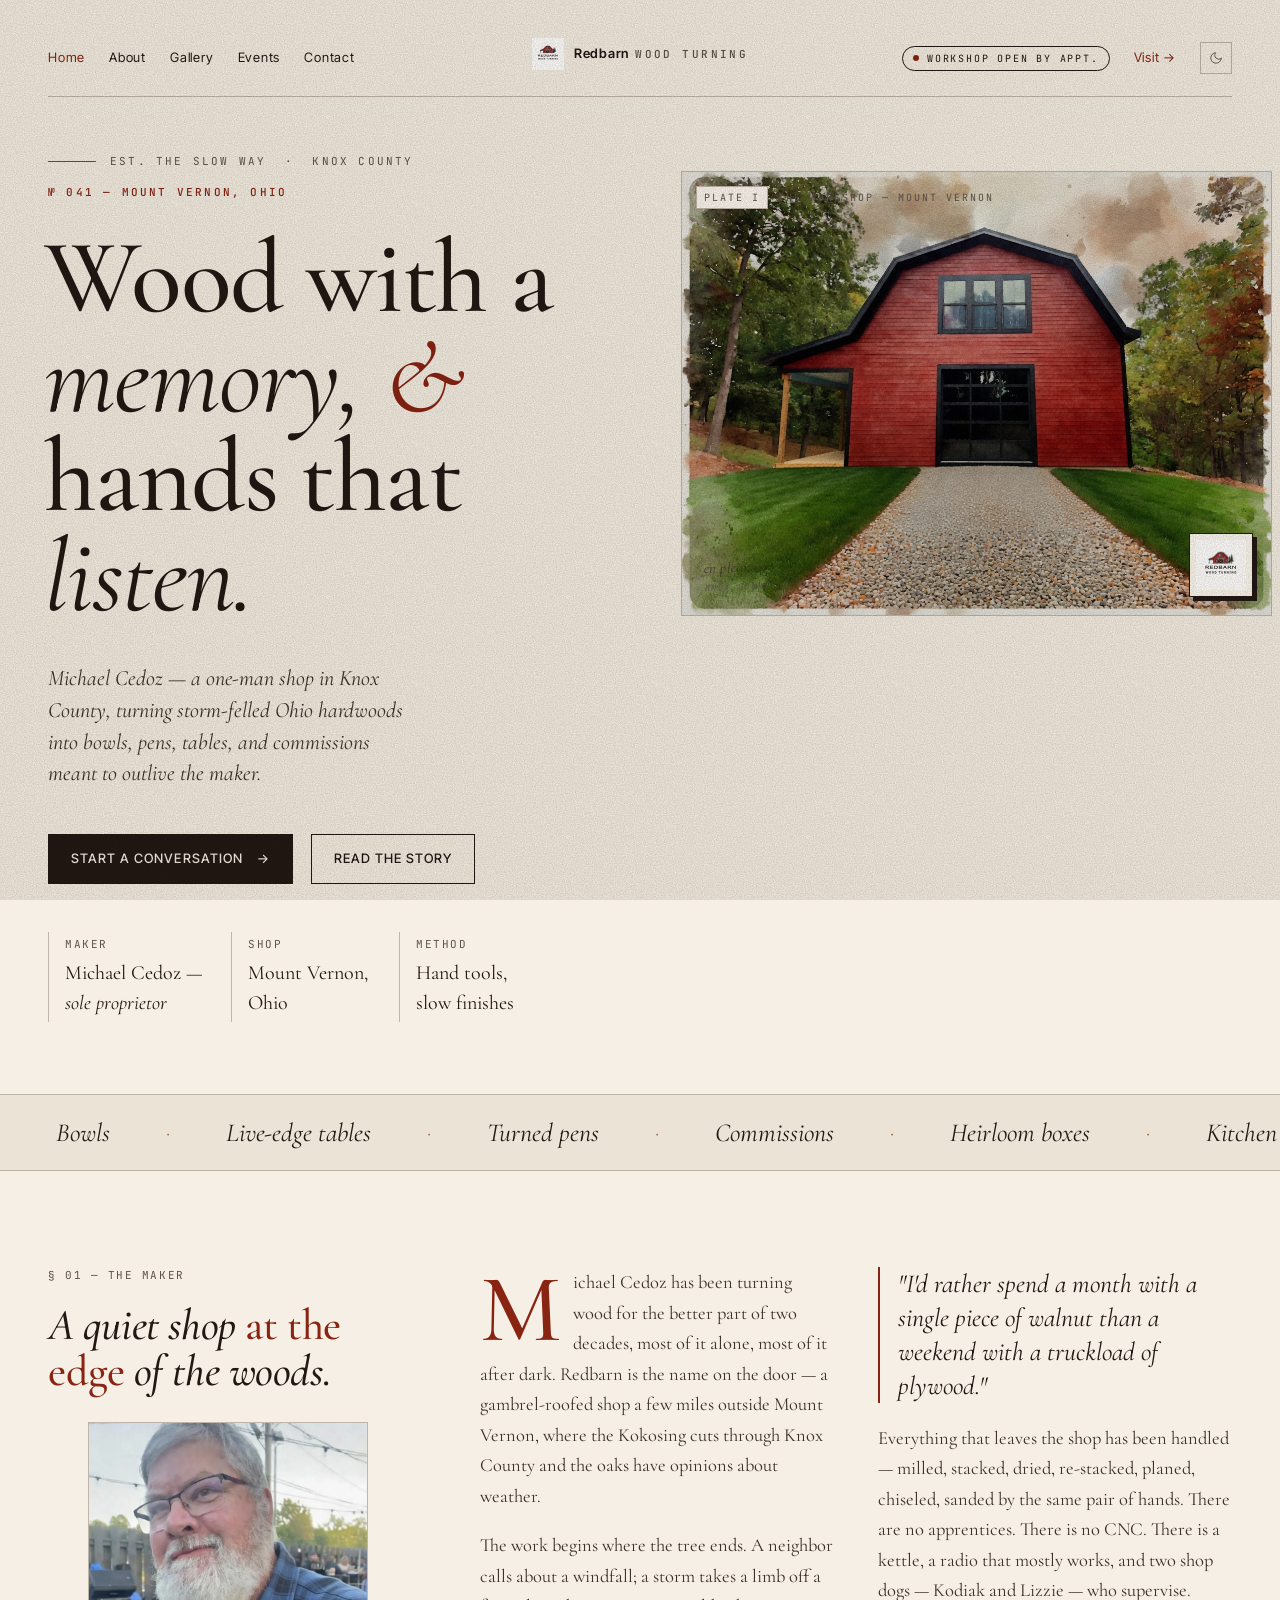
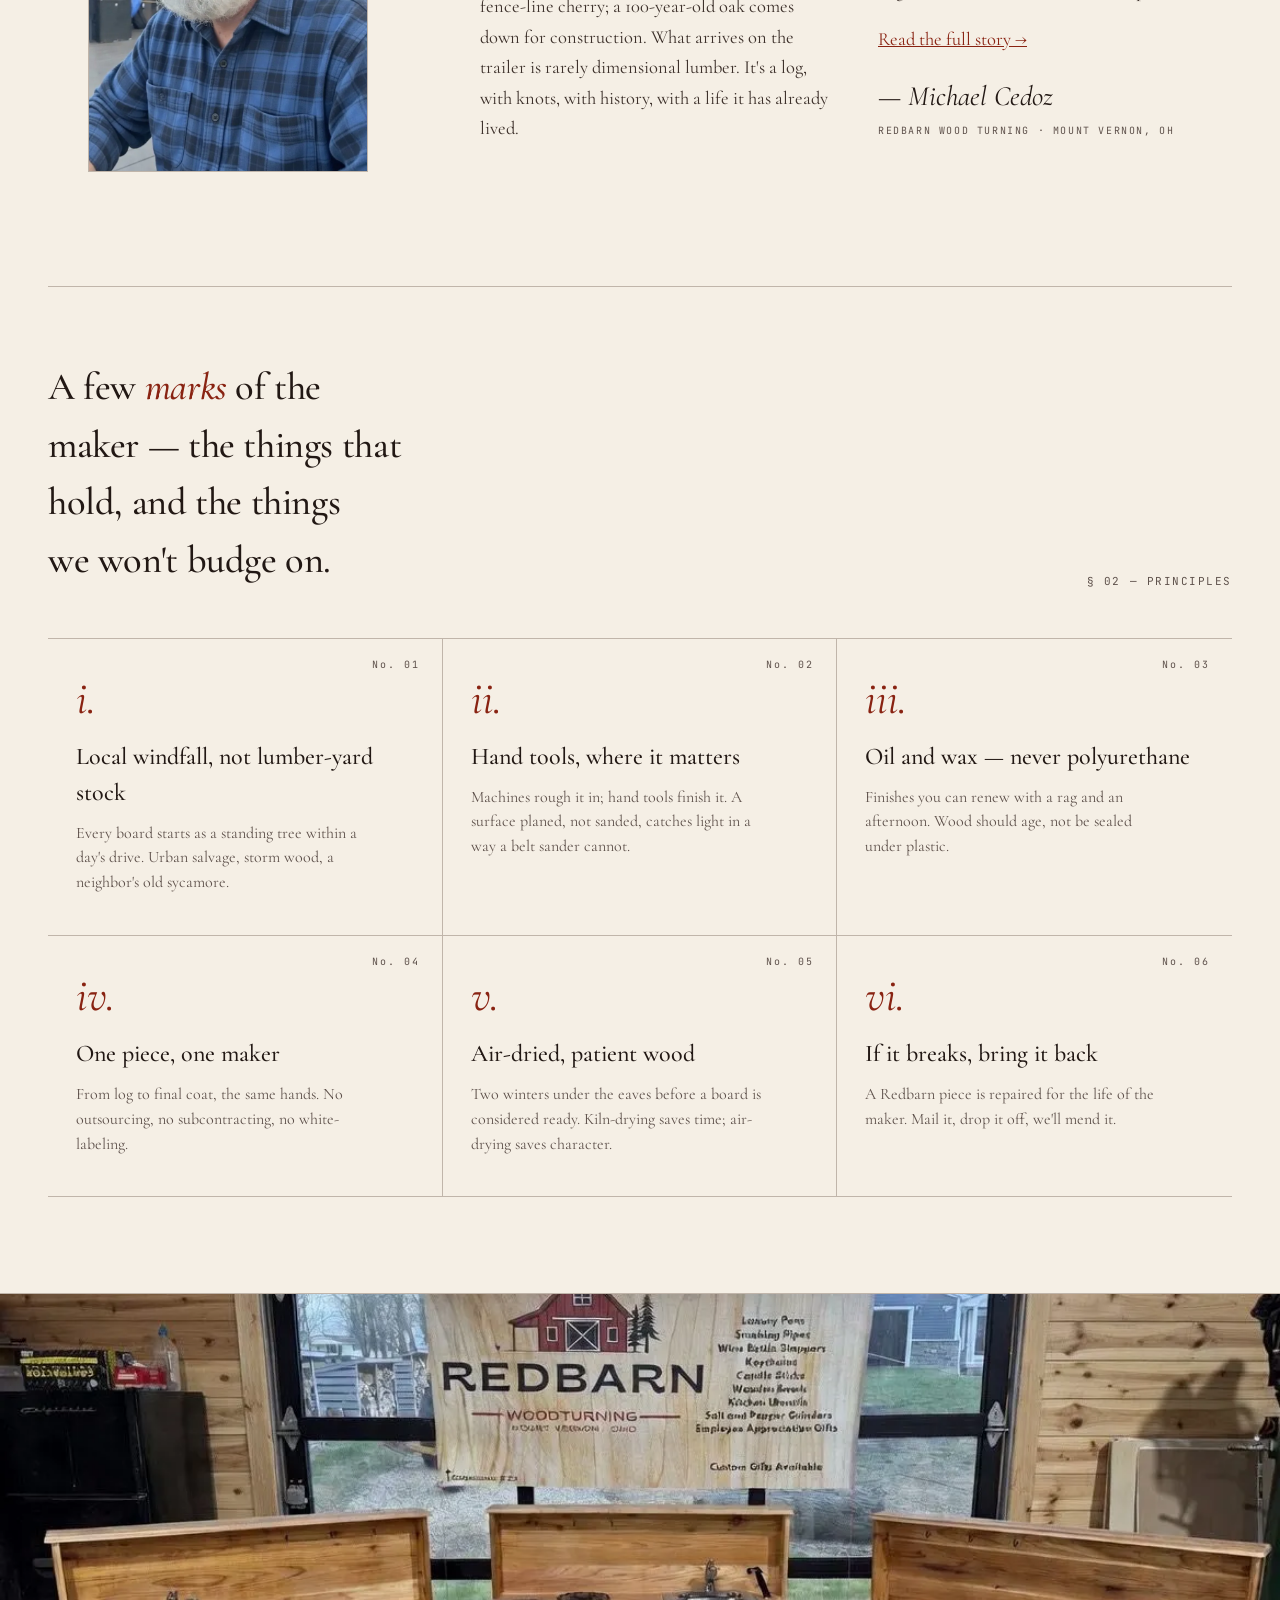
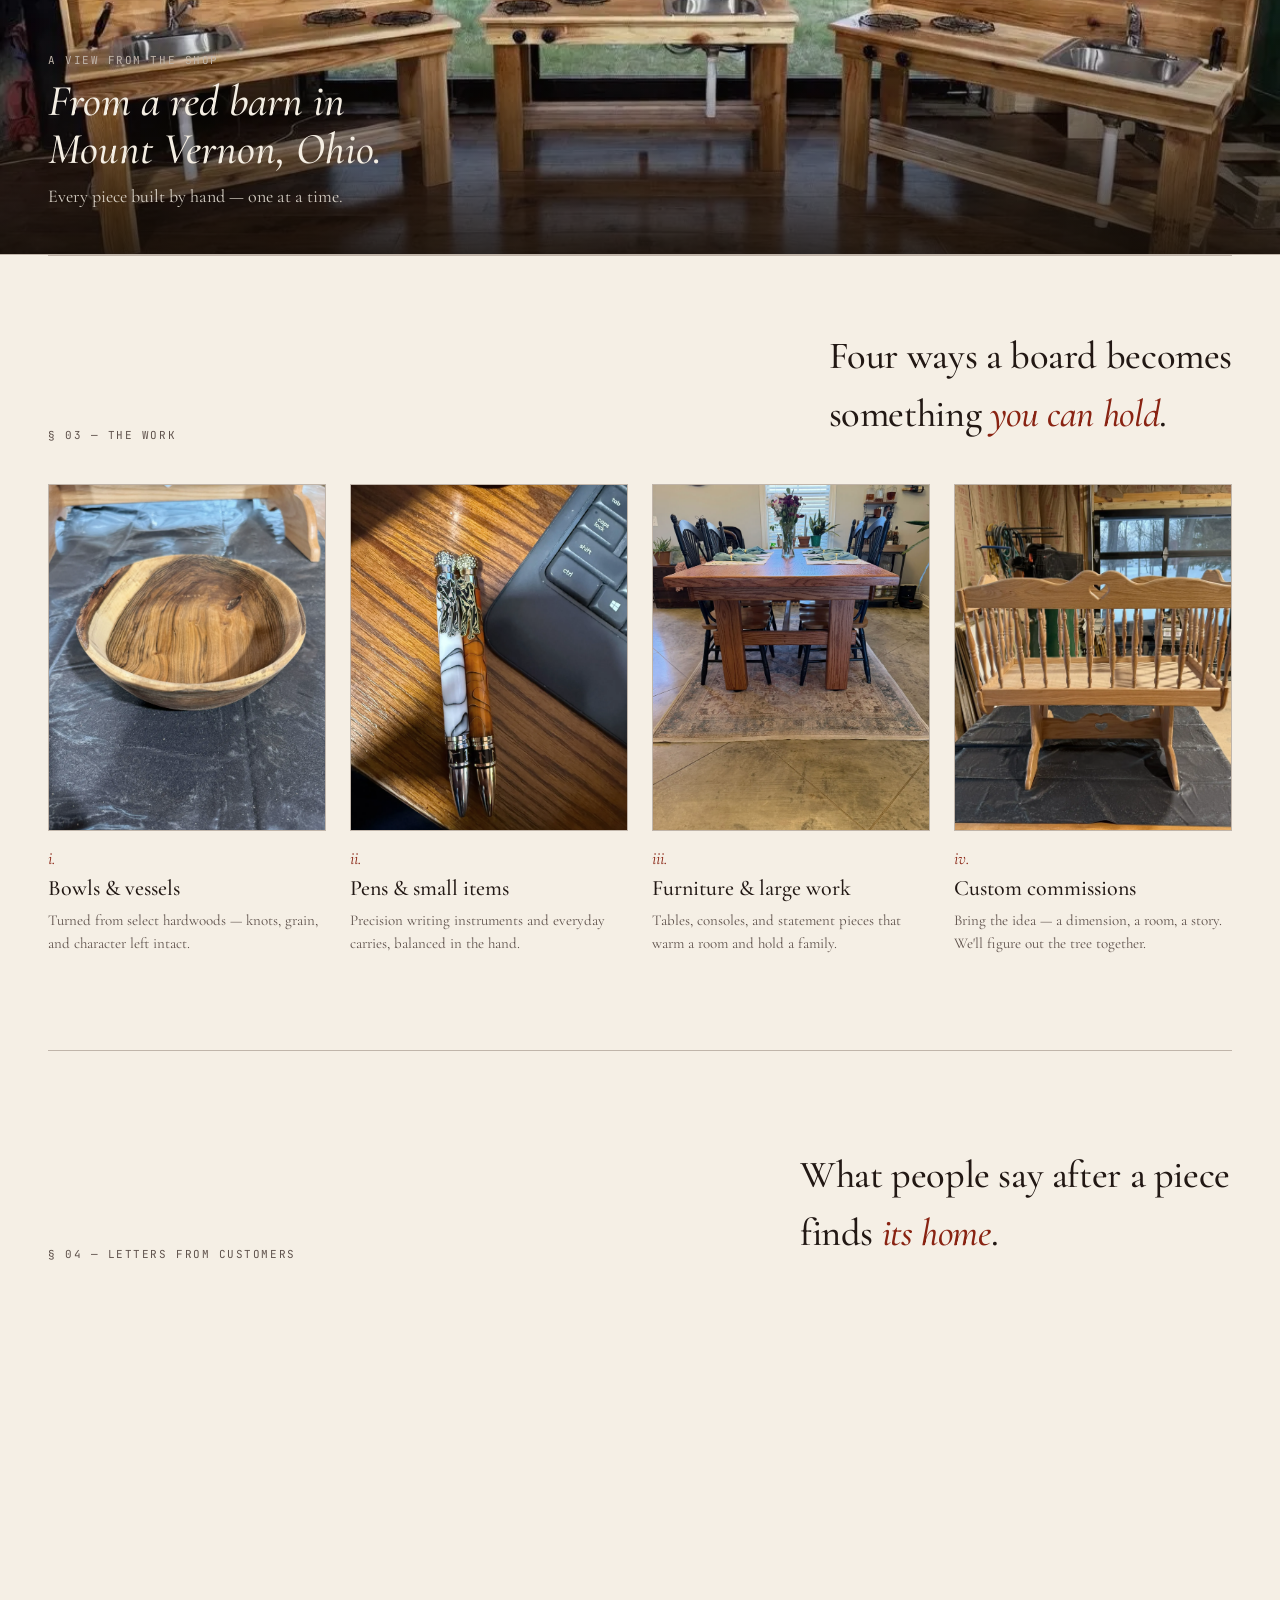
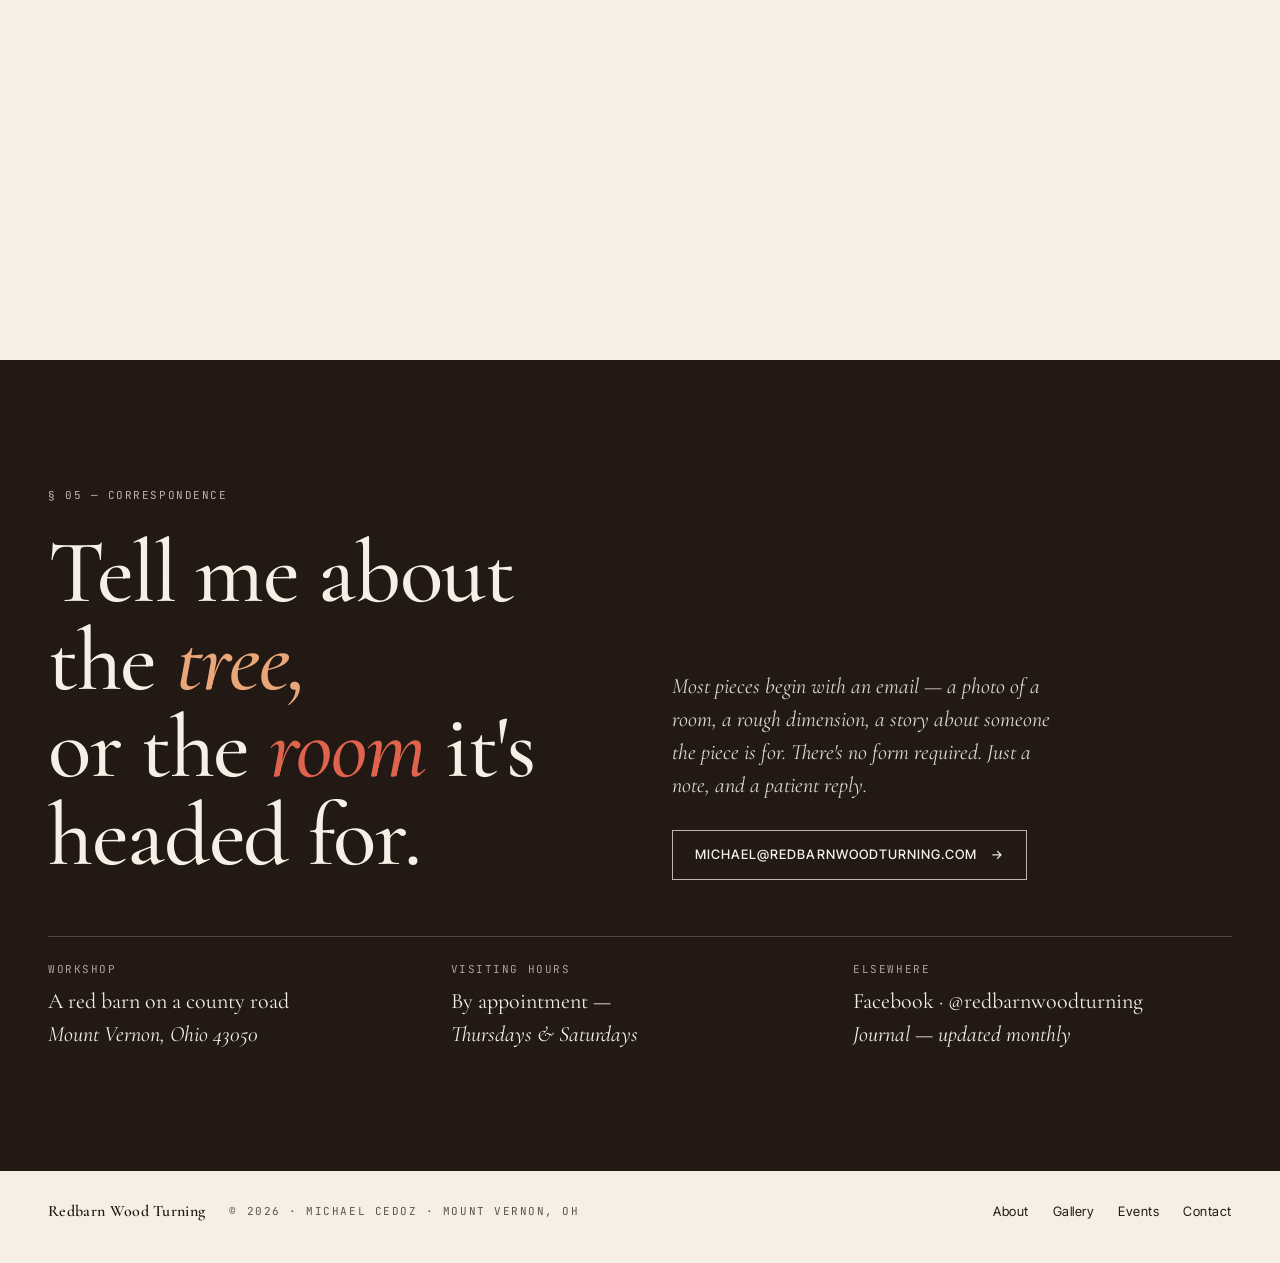
==== commit d9c5aad7: "Apply review optimizations: add README, PWA manifest, enhance gallery with filters, improve accessib" ====
--- a/index.html
+++ b/index.html
@@ -7,6 +7,9 @@
 <meta name="description" content="Handcrafted bowls, pens, furniture, and custom woodwork by Michael Cedoz in Mount Vernon, Ohio. One-of-a-kind pieces shaped by hand from locally sourced hardwoods.">
 <meta name="keywords" content="wood turning, handcrafted furniture, custom woodwork, Mount Vernon Ohio, hand-turned bowls, wooden pens, live edge table, custom commission, woodworking">
 <link rel="canonical" href="https://redbarnwoodturning.com">
+
+<!-- PWA Manifest -->
+<link rel="manifest" href="manifest.json">
 
 <!-- Open Graph -->
 <meta property="og:title" content="Redbarn Wood Turning — Handcrafted Woodwork">
@@ -201,7 +204,7 @@
           <span class="tag">Plate I</span>
           <span>The workshop &mdash; Mount Vernon</span>
         </div>
-        <img src="hero-barn-watercolor.png" alt="Watercolor painting of the Redbarn workshop — a red gambrel barn in Mount Vernon, Ohio" width="1168" height="880">
+        <img src="hero-barn-watercolor.png" alt="Watercolor painting of the Redbarn workshop — a red gambrel barn in Mount Vernon, Ohio" width="1168" height="880" loading="lazy">
         <div class="logo-stamp" aria-hidden="true">
           <img src="1.svg" alt="">
         </div>
@@ -237,7 +240,7 @@
         <figure class="portrait">
           <picture>
             <source srcset="about-michael.webp" type="image/webp">
-            <img src="about-michael.jpg" alt="Michael Cedoz in his Mount Vernon workshop" width="500" height="600">
+            <img src="about-michael.jpg" alt="Michael Cedoz in his Mount Vernon workshop" width="500" height="600" loading="lazy">
           </picture>
           <figcaption class="cap">Michael Cedoz &mdash; maker, Knox County</figcaption>
         </figure>
@@ -459,7 +462,7 @@
   <footer role="contentinfo">
     <div class="lf">
       <span class="wordmark" style="font-size: 16px;"><em>Redbarn Wood Turning</em></span>
-      <span class="mono">&copy; MMXXVI &middot; Michael Cedoz &middot; Mount Vernon, OH</span>
+      <span class="mono">&copy; <span id="year">2026</span> &middot; Michael Cedoz &middot; Mount Vernon, OH</span>
     </div>
     <div class="lf">
       <a href="about.html">About</a>
@@ -471,6 +474,10 @@
 </div>
 
 <script src="script.js"></script>
+<script>
+  // Dynamic copyright year
+  document.getElementById('year').textContent = new Date().getFullYear();
+</script>
 
 </body>
-</html>
+</html>
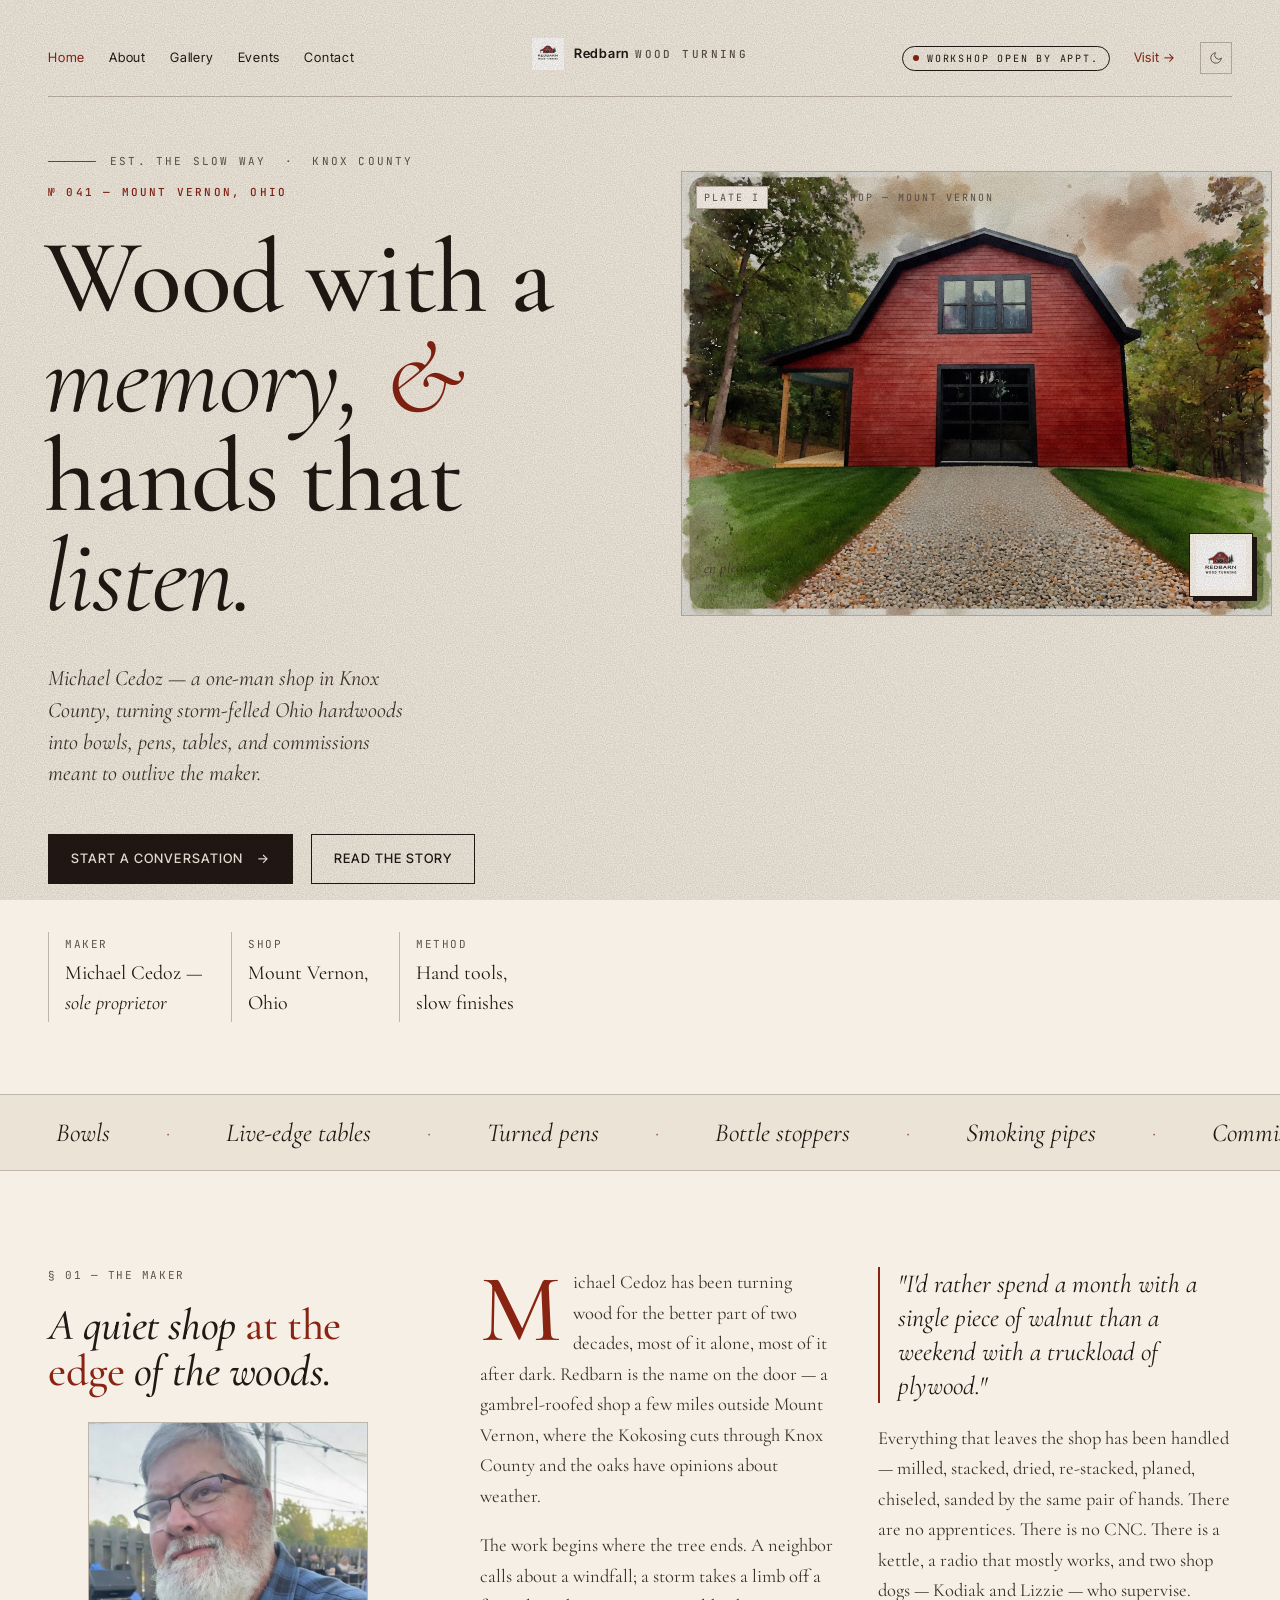
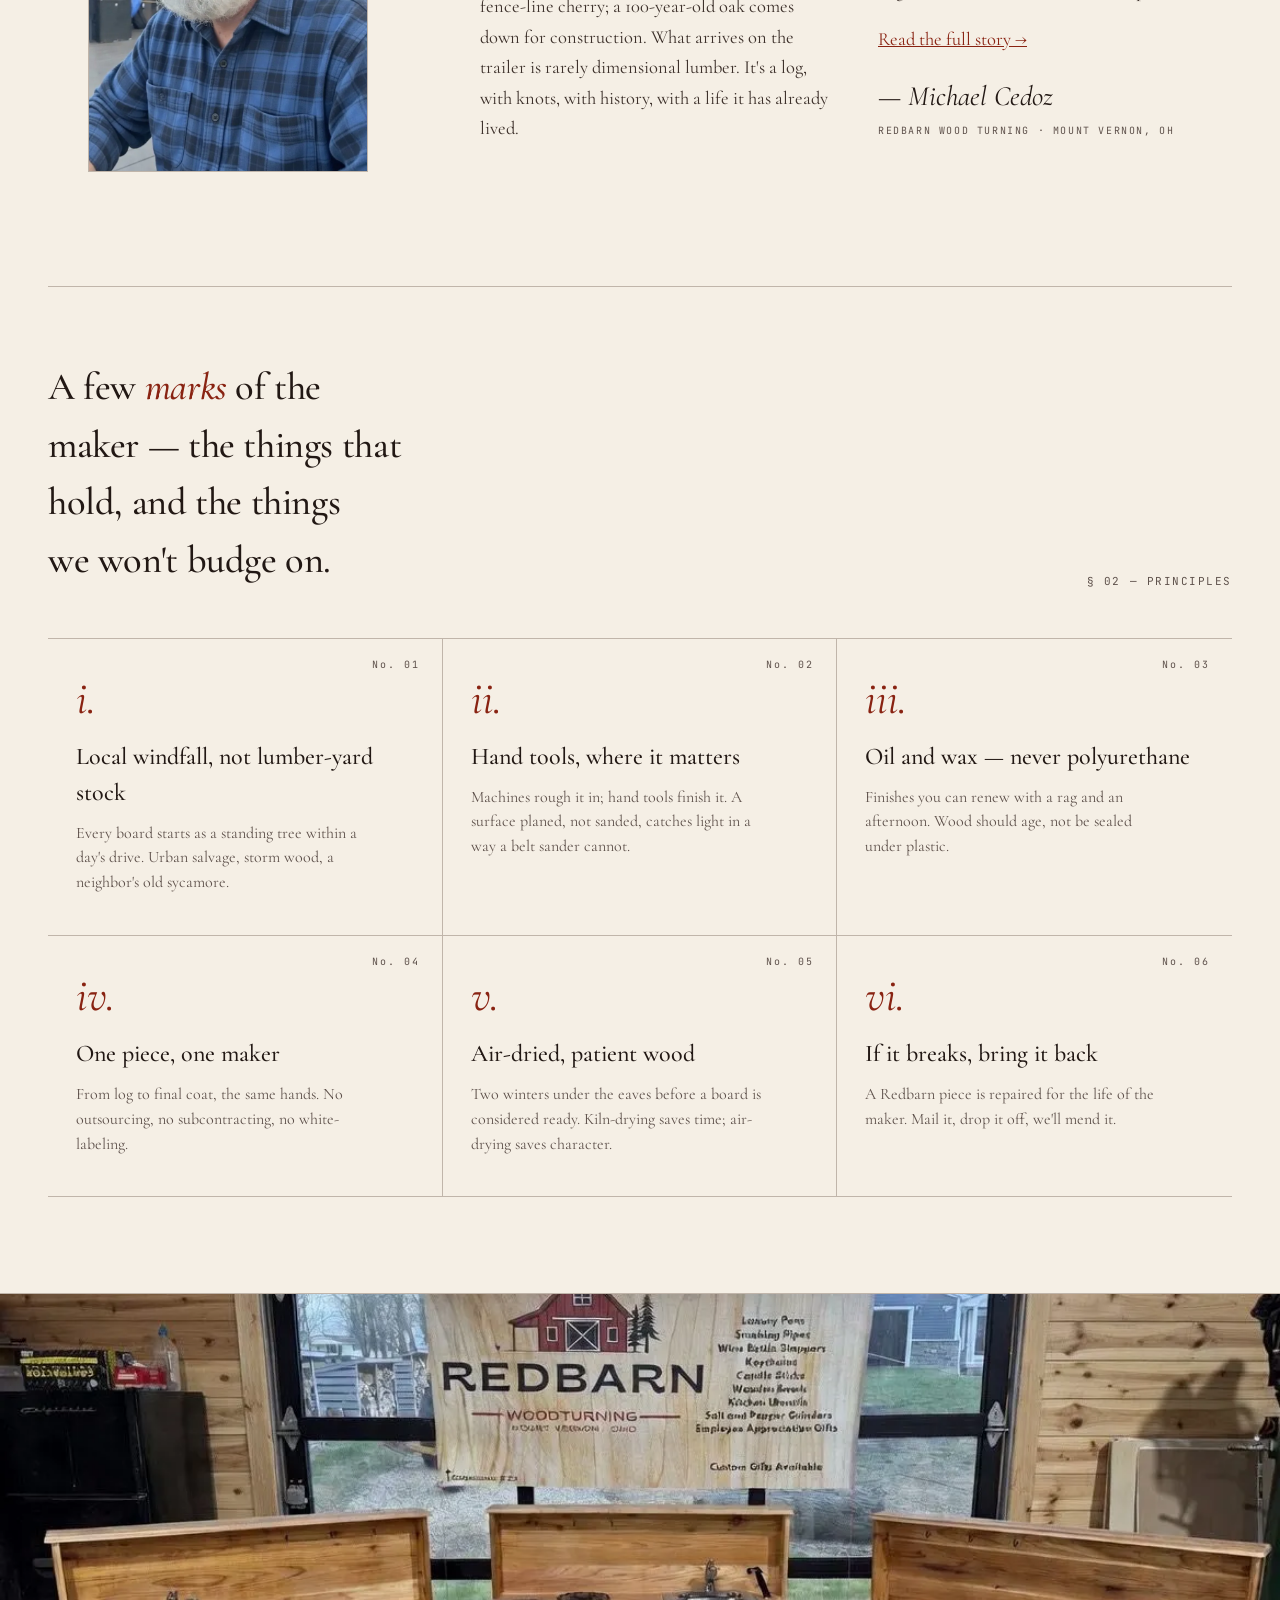
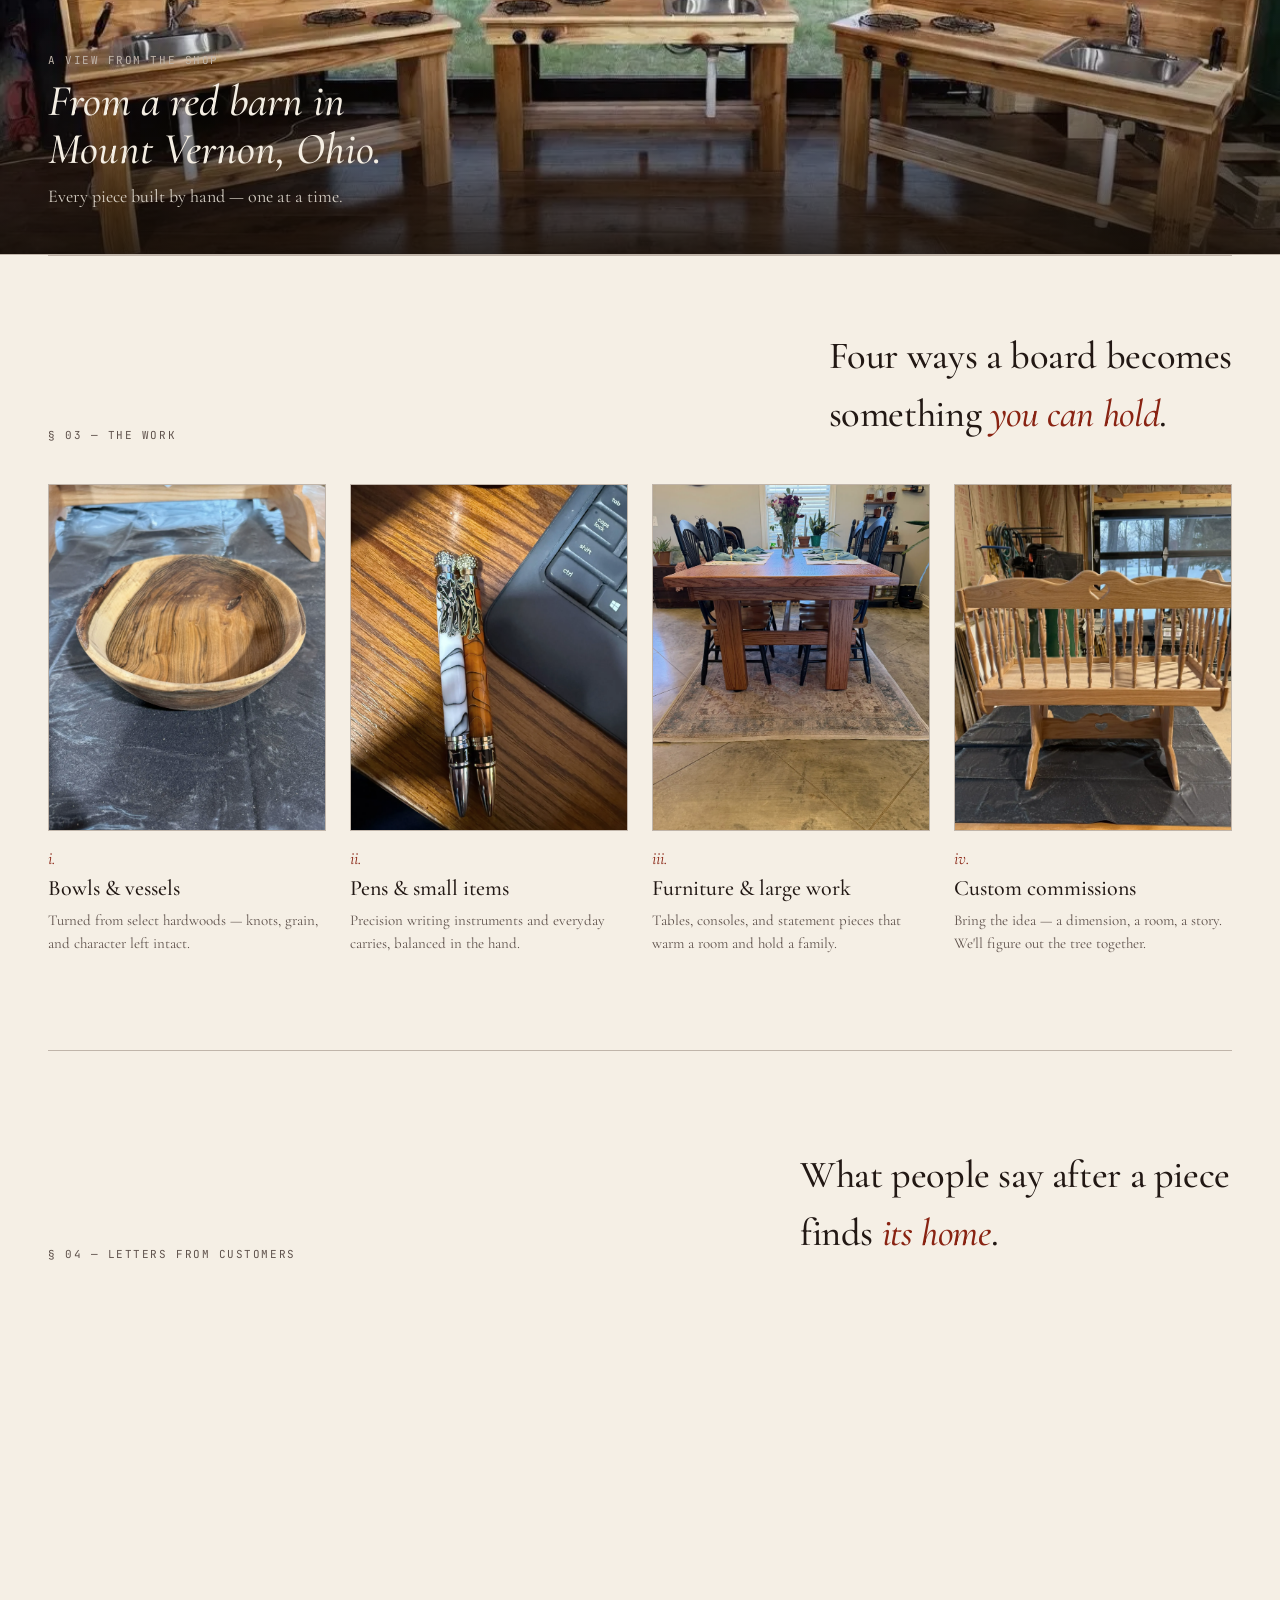
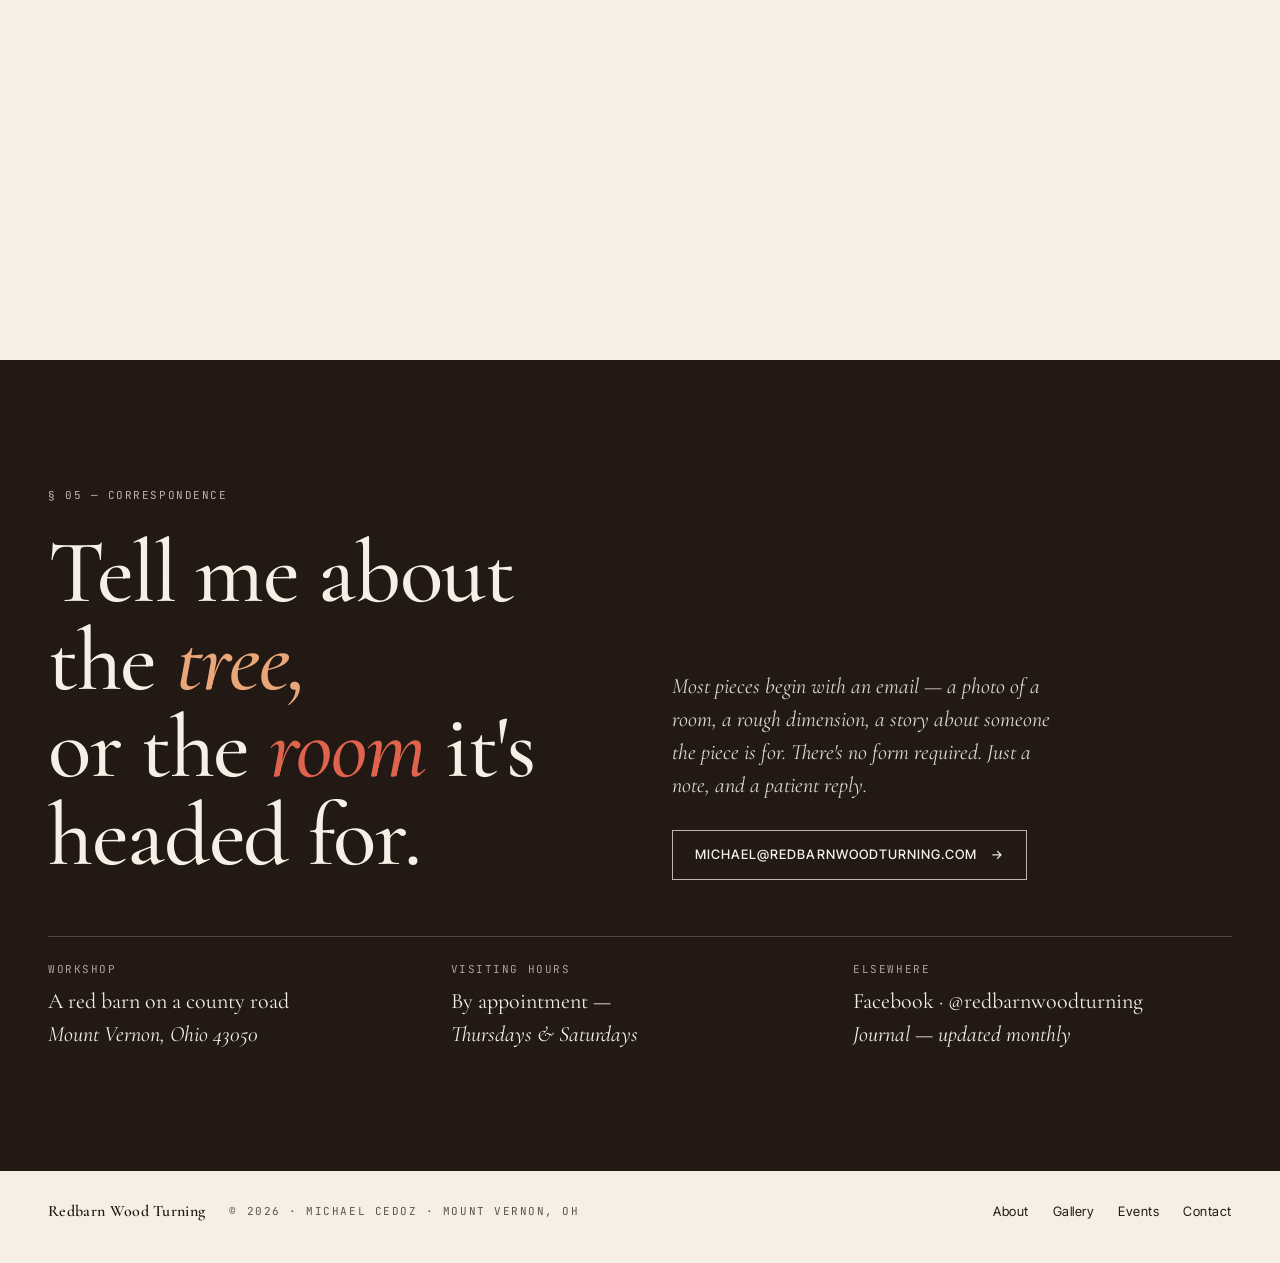
==== commit 82ee3ffd: "Add Five Trees of Knox County blog post and refresh gallery with new product photos - New blog post:" ====
--- a/index.html
+++ b/index.html
@@ -85,6 +85,10 @@
     { "@type": "Offer", "itemOffered": { "@type": "Product", "name": "Hand-Turned Bowls" } },
     { "@type": "Offer", "itemOffered": { "@type": "Product", "name": "Handcrafted Pens" } },
     { "@type": "Offer", "itemOffered": { "@type": "Product", "name": "Custom Furniture" } },
+    { "@type": "Offer", "itemOffered": { "@type": "Product", "name": "Wine Bottle Stoppers" } },
+    { "@type": "Offer", "itemOffered": { "@type": "Product", "name": "Hand-Turned Smoking Pipes" } },
+    { "@type": "Offer", "itemOffered": { "@type": "Product", "name": "Salt & Pepper Grinders" } },
+    { "@type": "Offer", "itemOffered": { "@type": "Product", "name": "Candle Sticks" } },
     { "@type": "Offer", "itemOffered": { "@type": "Product", "name": "Custom Commissions" } }
   ]
 }
@@ -220,13 +224,21 @@
         <span class="item">Bowls</span><span class="sep">&middot;</span>
         <span class="item"><em>Live-edge tables</em></span><span class="sep">&middot;</span>
         <span class="item">Turned pens</span><span class="sep">&middot;</span>
+        <span class="item"><em>Bottle stoppers</em></span><span class="sep">&middot;</span>
+        <span class="item">Smoking pipes</span><span class="sep">&middot;</span>
         <span class="item"><em>Commissions</em></span><span class="sep">&middot;</span>
+        <span class="item">Candle sticks</span><span class="sep">&middot;</span>
+        <span class="item"><em>Salt &amp; pepper</em></span><span class="sep">&middot;</span>
         <span class="item">Heirloom boxes</span><span class="sep">&middot;</span>
         <span class="item"><em>Kitchen tables</em></span><span class="sep">&middot;</span>
         <span class="item">Bowls</span><span class="sep">&middot;</span>
         <span class="item"><em>Live-edge tables</em></span><span class="sep">&middot;</span>
         <span class="item">Turned pens</span><span class="sep">&middot;</span>
+        <span class="item"><em>Bottle stoppers</em></span><span class="sep">&middot;</span>
+        <span class="item">Smoking pipes</span><span class="sep">&middot;</span>
         <span class="item"><em>Commissions</em></span><span class="sep">&middot;</span>
+        <span class="item">Candle sticks</span><span class="sep">&middot;</span>
+        <span class="item"><em>Salt &amp; pepper</em></span><span class="sep">&middot;</span>
         <span class="item">Heirloom boxes</span><span class="sep">&middot;</span>
         <span class="item"><em>Kitchen tables</em></span><span class="sep">&middot;</span>
       </div>
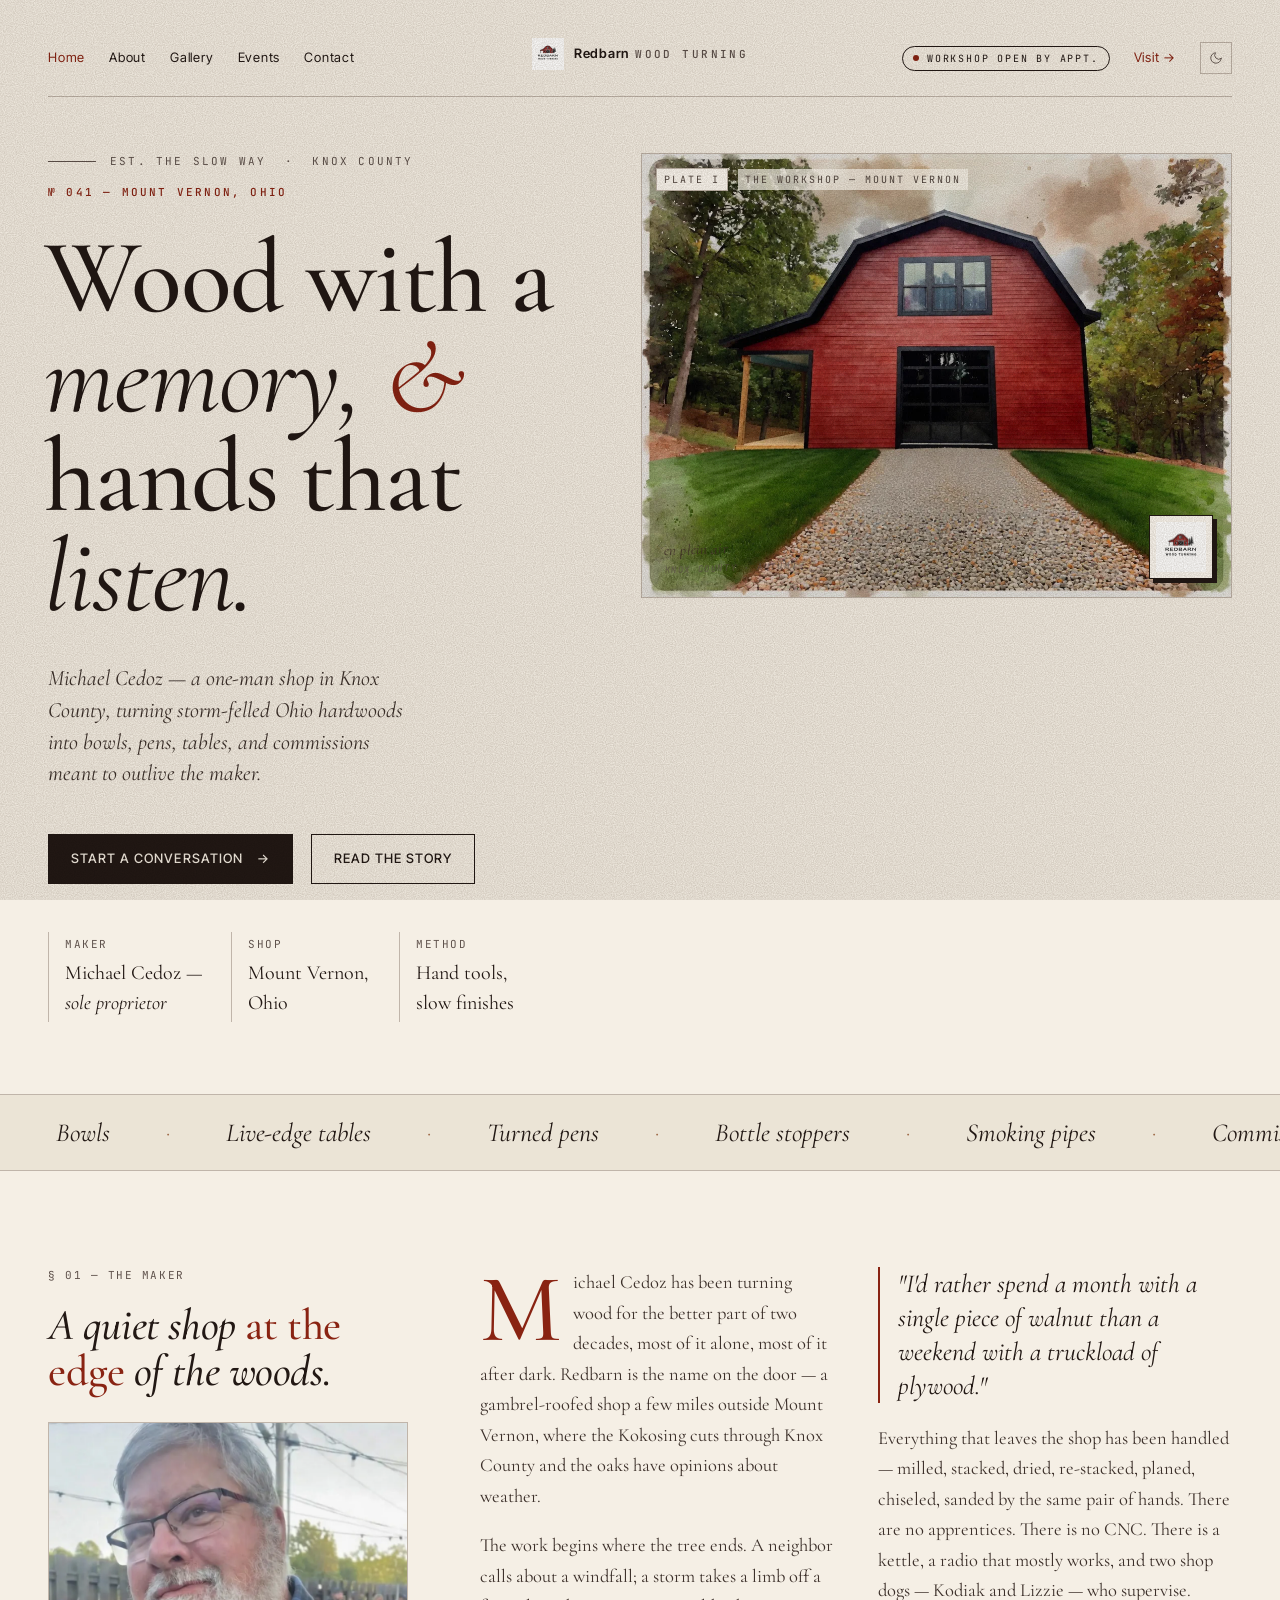
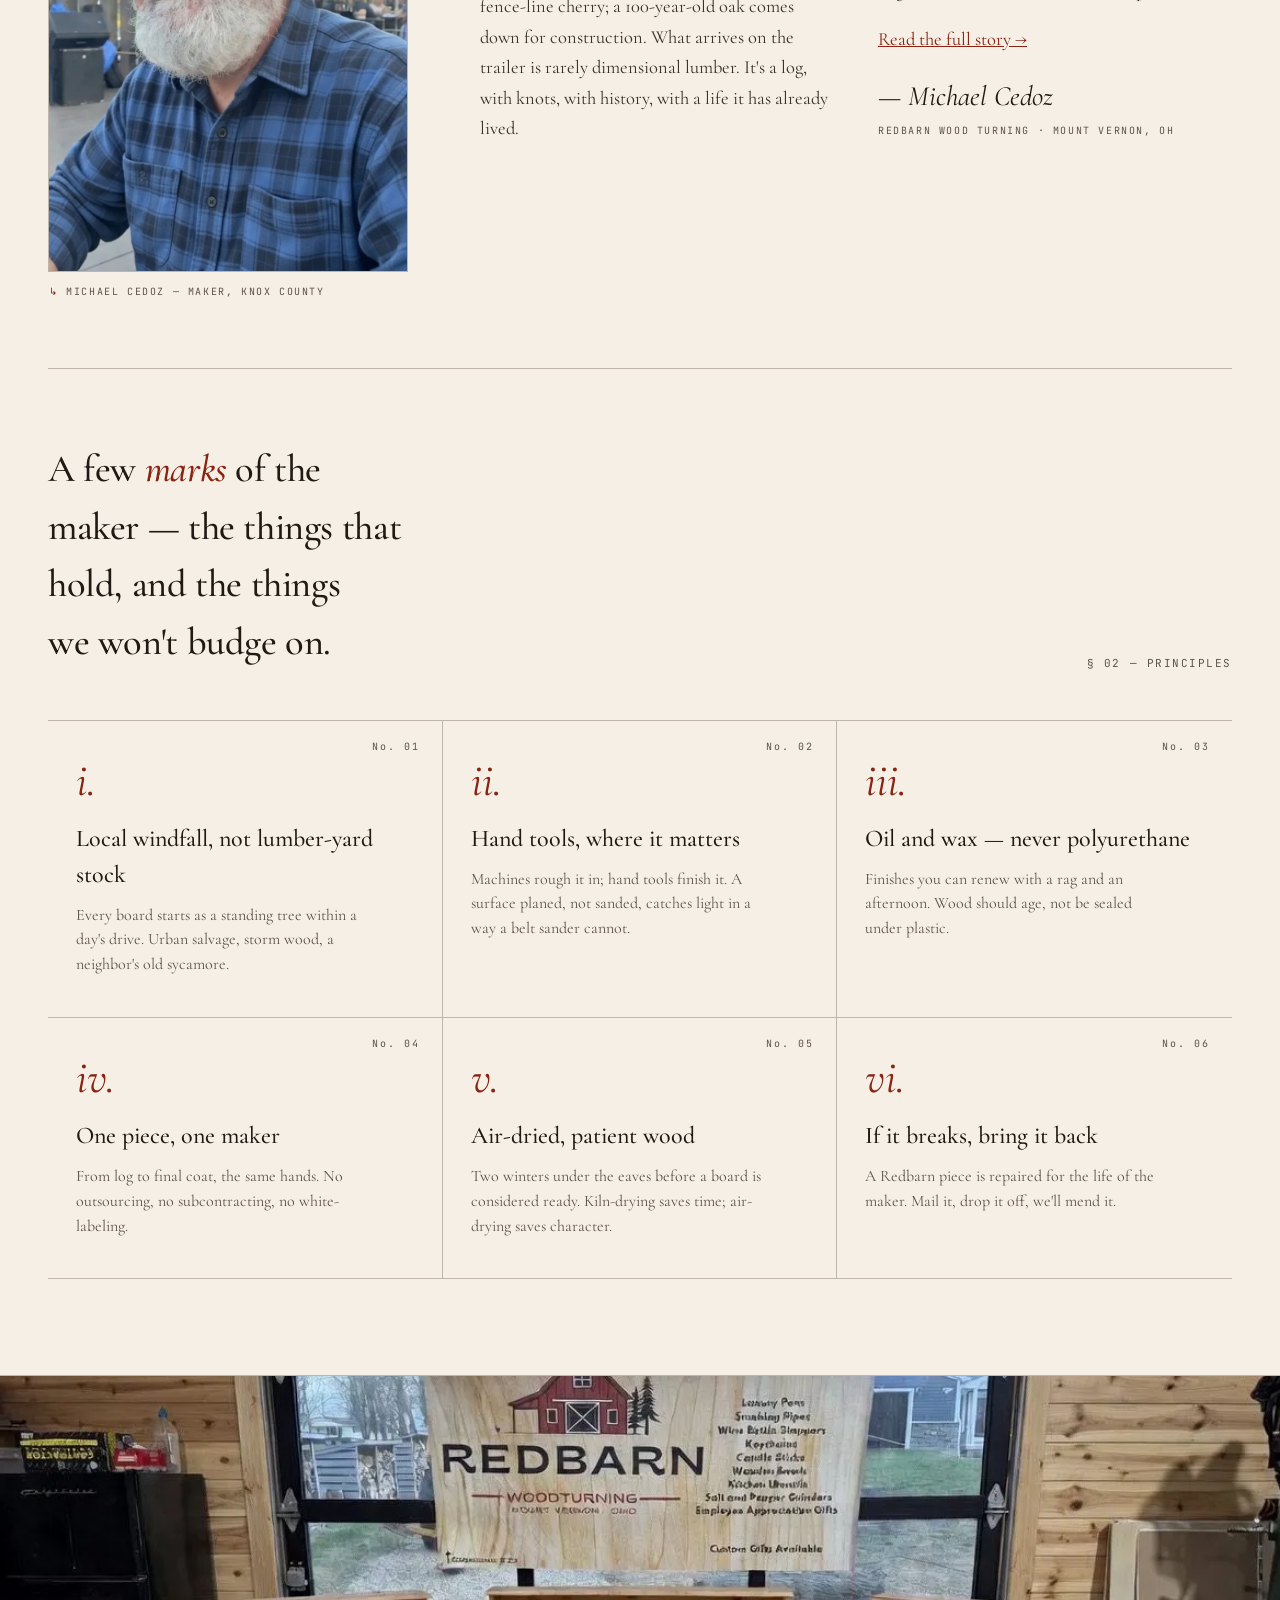
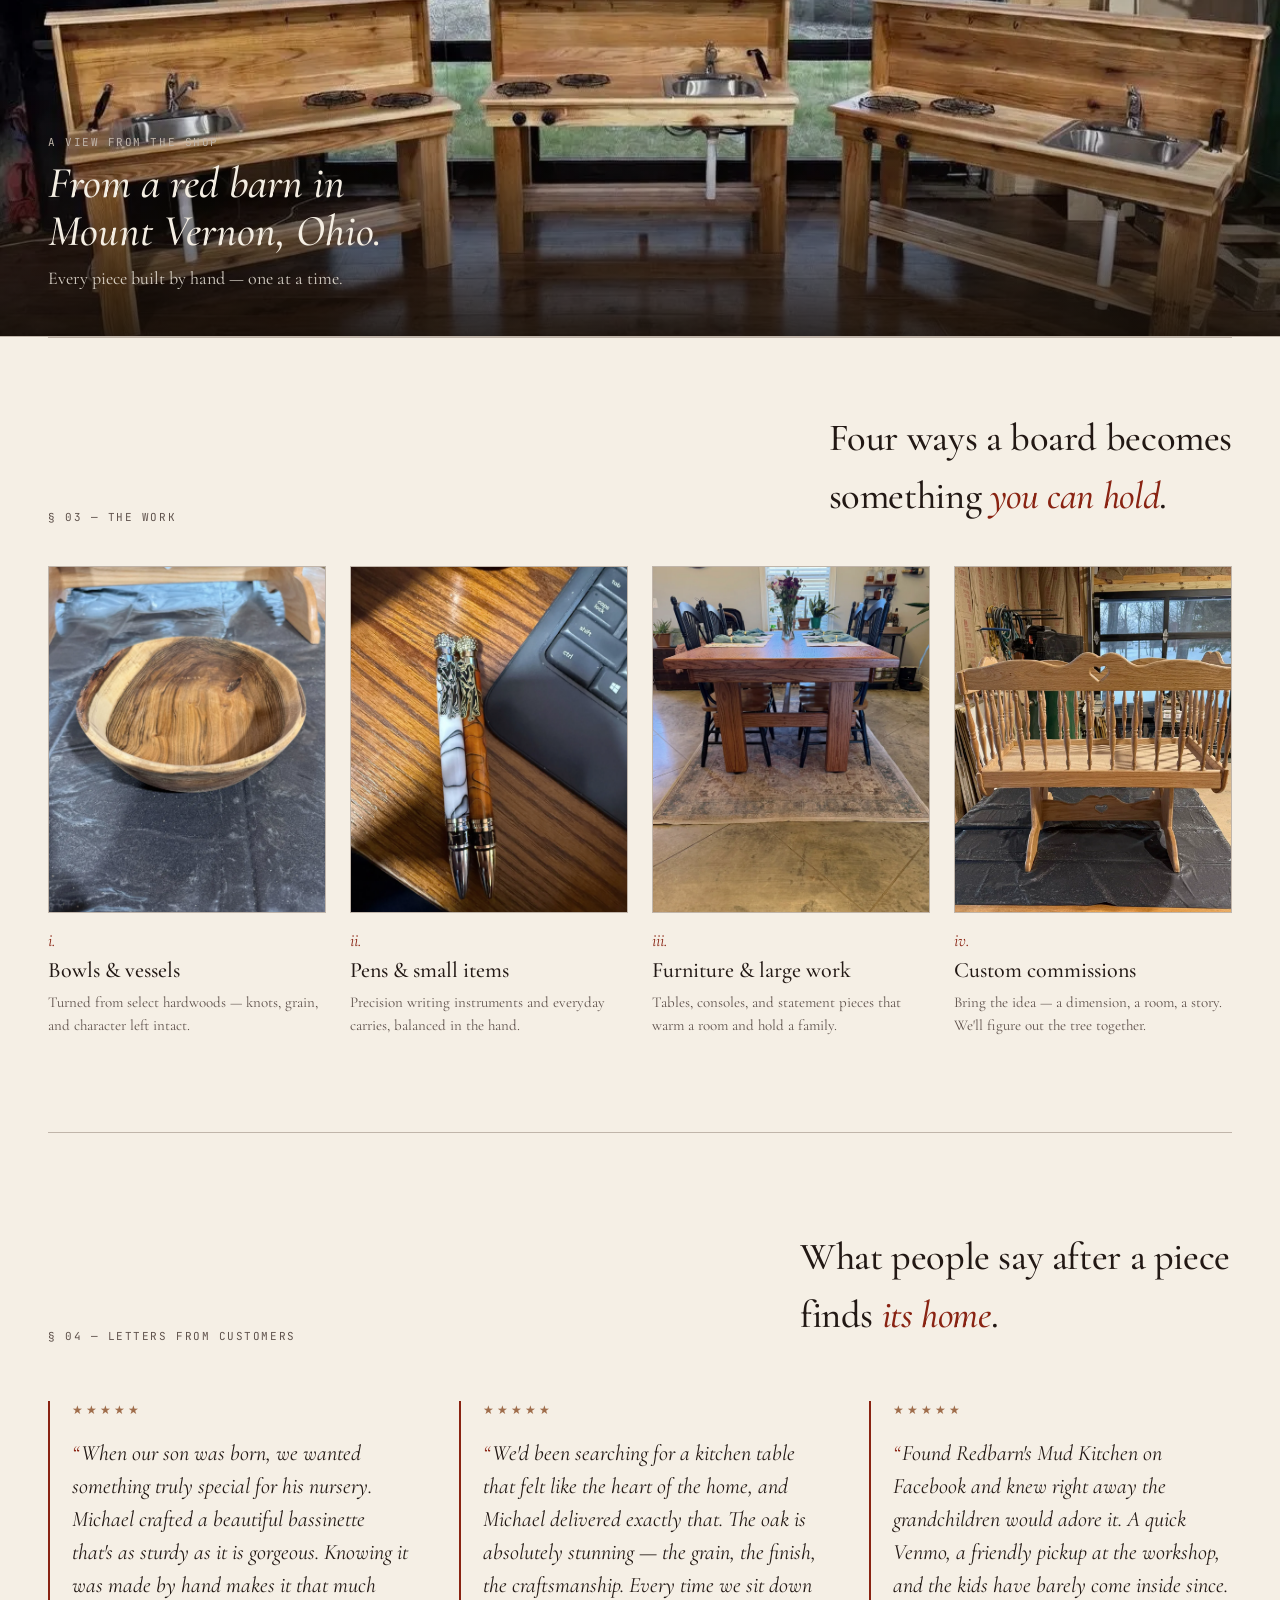
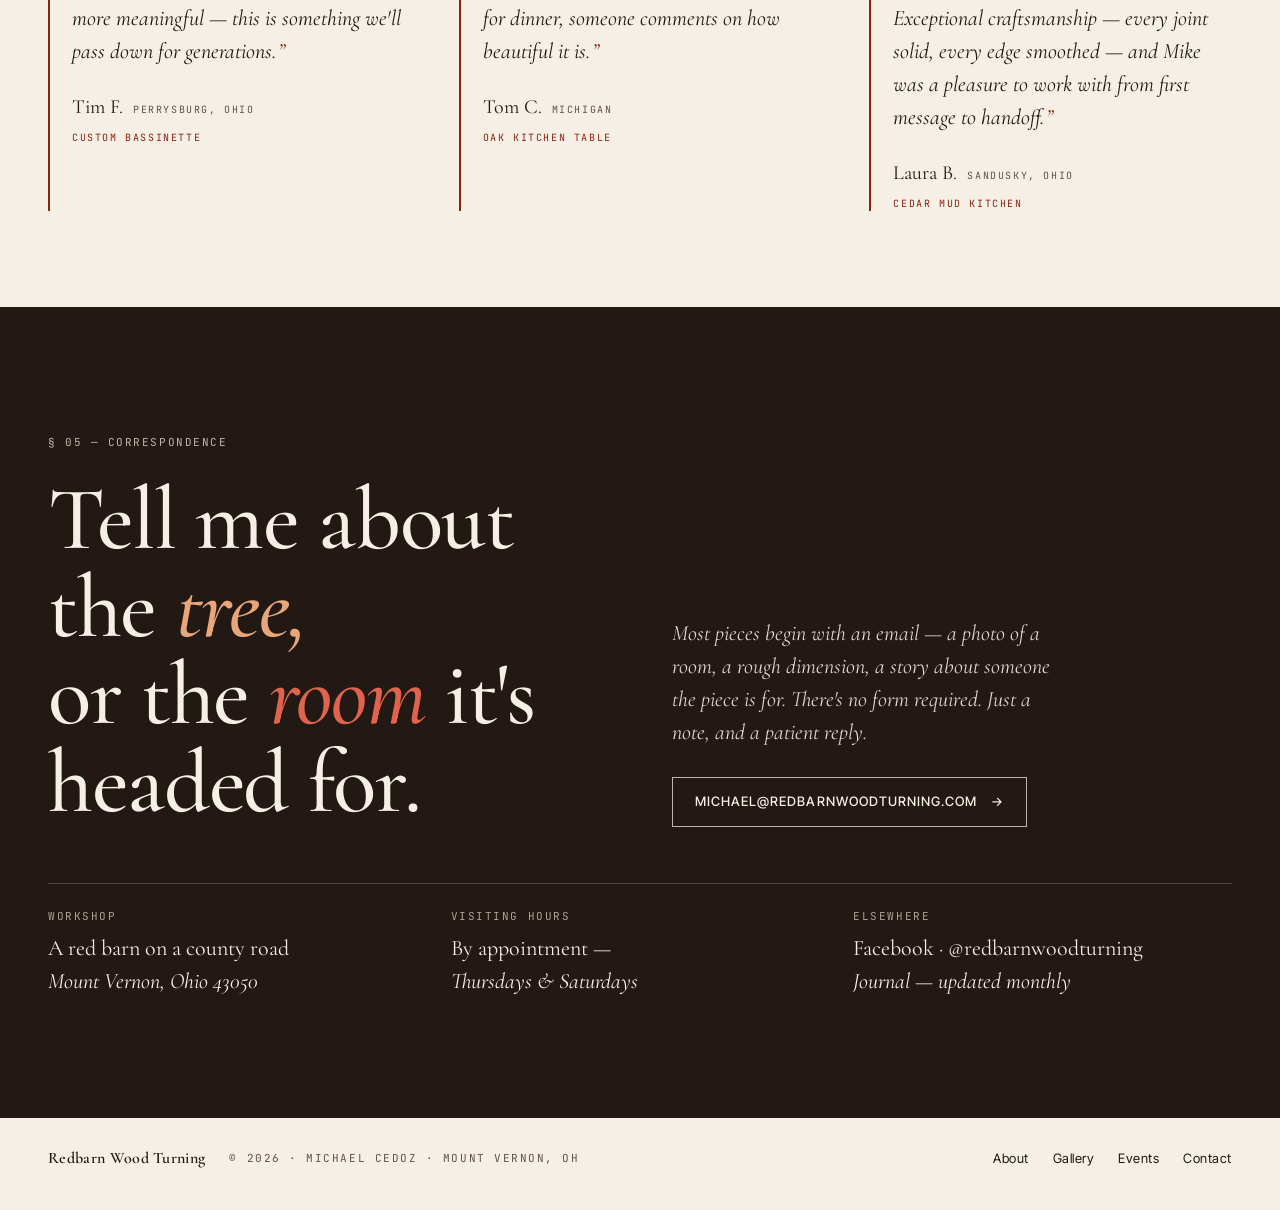
==== commit 7353d3d4: "Design review polish: layout fixes, dark-mode repairs, photo optimization - Reset default <figure> m" ====
--- a/index.html
+++ b/index.html
@@ -208,7 +208,10 @@
           <span class="tag">Plate I</span>
           <span>The workshop &mdash; Mount Vernon</span>
         </div>
-        <img src="hero-barn-watercolor.png" alt="Watercolor painting of the Redbarn workshop — a red gambrel barn in Mount Vernon, Ohio" width="1168" height="880" loading="lazy">
+        <picture>
+          <source srcset="hero-barn-watercolor.webp" type="image/webp">
+          <img src="hero-barn-watercolor.png" alt="Watercolor painting of the Redbarn workshop — a red gambrel barn in Mount Vernon, Ohio" width="1168" height="880" fetchpriority="high">
+        </picture>
         <div class="logo-stamp" aria-hidden="true">
           <img src="1.svg" alt="">
         </div>
@@ -274,7 +277,7 @@
           Everything that leaves the shop has been handled &mdash; milled, stacked, dried, re-stacked, planed, chiseled, sanded by the same pair of hands. There are no apprentices. There is no CNC. There is a kettle, a radio that mostly works, and two shop dogs &mdash; Kodiak and Lizzie &mdash; who supervise.
         </p>
         <p>
-          <a href="about.html" style="color: var(--barn); text-decoration: underline;">Read the full story &rarr;</a>
+          <a href="about.html">Read the full story &rarr;</a>
         </p>
 
         <div class="sig">&mdash; Michael Cedoz</div>
@@ -473,7 +476,7 @@
 
   <footer role="contentinfo">
     <div class="lf">
-      <span class="wordmark" style="font-size: 16px;"><em>Redbarn Wood Turning</em></span>
+      <span class="wordmark"><em>Redbarn Wood Turning</em></span>
       <span class="mono">&copy; <span id="year">2026</span> &middot; Michael Cedoz &middot; Mount Vernon, OH</span>
     </div>
     <div class="lf">
@@ -486,10 +489,6 @@
 </div>
 
 <script src="script.js"></script>
-<script>
-  // Dynamic copyright year
-  document.getElementById('year').textContent = new Date().getFullYear();
-</script>
 
 </body>
 </html>
--- a/styles.css
+++ b/styles.css
@@ -39,7 +39,9 @@
 /* ---- RESET + BASE ---- */
 *, *::before, *::after { box-sizing: border-box; }
 html, body { margin: 0; padding: 0; }
-html { scroll-behavior: smooth; -webkit-text-size-adjust: 100%; }
+html { scroll-behavior: smooth; -webkit-text-size-adjust: 100%; color-scheme: light; }
+html[data-palette="ink"] { color-scheme: dark; }
+figure { margin: 0; }
 
 body {
   background: var(--paper);
@@ -54,6 +56,13 @@
 ::selection { background: var(--barn); color: var(--paper); }
 img { max-width: 100%; height: auto; display: block; }
 a { color: inherit; }
+
+a:focus-visible, button:focus-visible, [role="button"]:focus-visible,
+input:focus-visible, select:focus-visible, textarea:focus-visible,
+summary:focus-visible {
+  outline: 2px solid var(--barn);
+  outline-offset: 2px;
+}
 
 /* paper grain overlay */
 body::before {
@@ -116,6 +125,7 @@
   font-family: var(--sans);
   font-size: 13px;
   letter-spacing: 0.06em;
+  white-space: nowrap;
   transition: color 0.2s;
 }
 .mast a:hover { color: var(--barn); }
@@ -185,6 +195,10 @@
   background: none; border: none; cursor: pointer;
   width: 28px; height: 20px; position: relative; z-index: 1001;
   padding: 0;
+}
+.nav-hamburger::after {
+  /* extend the tap target to ~44px without changing layout */
+  content: ""; position: absolute; inset: -12px;
 }
 .nav-hamburger span {
   display: block; width: 100%; height: 2px;
@@ -343,12 +357,17 @@
   background: radial-gradient(circle, oklch(0.72 0.06 55 / 0.18) 0%, transparent 70%);
   z-index: 1; pointer-events: none;
 }
+.hero-figure > picture,
 .hero-figure > img {
   position: absolute; inset: 0;
   width: 100%; height: 100%;
   object-fit: contain;
   z-index: 2;
 }
+.hero-figure > picture img {
+  width: 100%; height: 100%;
+  object-fit: contain;
+}
 .hero-figure .frame-label {
   position: absolute;
   top: 14px; left: 14px;
@@ -357,11 +376,17 @@
   font-size: 10px;
   letter-spacing: 0.2em;
   text-transform: uppercase;
-  color: var(--ink-soft);
+  /* fixed ink: the frame stays light in both palettes */
+  color: oklch(0.4 0.02 50);
   z-index: 3;
 }
+.hero-figure .frame-label span + span {
+  /* translucent paper chip so the caption stays readable over the painting */
+  background: oklch(0.98 0.01 82 / 0.75);
+  padding: 3px 7px;
+}
 .hero-figure .frame-label .tag {
-  border: 1px solid var(--hair);
+  border: 1px solid oklch(0.78 0.02 70);
   padding: 3px 7px;
   background: oklch(0.98 0.01 82);
 }
@@ -370,10 +395,10 @@
   right: 18px; bottom: 18px;
   width: 64px; height: 64px;
   background: oklch(0.98 0.01 82);
-  border: 1px solid var(--ink);
+  border: 1px solid oklch(0.22 0.018 45);
   padding: 6px;
   display: flex; align-items: center; justify-content: center;
-  box-shadow: 4px 4px 0 var(--ink);
+  box-shadow: 4px 4px 0 oklch(0.22 0.018 45);
   z-index: 3;
 }
 .hero-figure .logo-stamp img {
@@ -465,7 +490,7 @@
   position: relative;
   aspect-ratio: 4/5;
   background: var(--paper-2);
-  overflow: hidden;
+  /* no overflow:hidden — the caption hangs 28px below the frame */
 }
 .portrait picture,
 .portrait img {
@@ -494,6 +519,7 @@
   color: var(--ink-2);
 }
 .about-body p { margin: 0 0 1em; break-inside: avoid; }
+.about-body p a { color: var(--barn); text-decoration: underline; }
 .about-body p:first-child::first-letter {
   font-family: var(--serif);
   font-weight: 500;
@@ -816,6 +842,10 @@
 .contact {
   margin: 0 calc(-1 * var(--page-pad-x));
   padding: 120px var(--page-pad-x);
+  /* pin to the light-palette ink/paper so the section keeps its designed
+     dark look in both palettes (its accent colors are tuned for dark) */
+  --ink: oklch(0.22 0.018 45);
+  --paper: oklch(0.955 0.015 82);
   background: var(--ink);
   color: var(--paper);
   position: relative;
@@ -884,6 +914,7 @@
   flex-wrap: wrap;
 }
 footer .mono { color: var(--ink-soft); }
+footer .wordmark { font-size: 16px; }
 footer .lf { display: flex; gap: 24px; align-items: center; flex-wrap: wrap; }
 footer a {
   color: var(--ink);
@@ -922,6 +953,18 @@
 }
 
 /* ---- GALLERY PAGE ---- */
+.gallery-filters {
+  display: flex;
+  flex-wrap: wrap;
+  justify-content: center;
+  gap: 10px;
+  margin-bottom: 24px;
+}
+.gallery-filters .btn-outline.active {
+  background: var(--ink);
+  border-color: var(--ink);
+  color: var(--paper);
+}
 .gallery-page {
   padding: 72px 0 96px;
 }
@@ -929,6 +972,7 @@
   display: grid;
   grid-template-columns: repeat(3, 1fr);
   grid-auto-rows: 300px;
+  grid-auto-flow: dense;
   gap: 16px;
 }
 .gallery-item {
@@ -946,6 +990,9 @@
 }
 .gallery-item:hover img { transform: scale(1.04); }
 .gallery-item.featured { grid-column: span 2; grid-row: span 2; }
+/* tall: portrait photos get a portrait-shaped tile (~3:4) instead of a
+   landscape crop that hides half the image */
+.gallery-item.tall { grid-row: span 2; }
 
 /* Lightbox */
 .lightbox {
@@ -1027,7 +1074,7 @@
   color: var(--ink);
   letter-spacing: -0.01em;
 }
-.event-info h3 {
+.event-info h2 {
   font-family: var(--serif);
   font-weight: 500;
   font-size: 26px;
@@ -1055,13 +1102,13 @@
   text-transform: uppercase;
   color: var(--ink-soft);
 }
-.event-admission {
+.event-info .event-admission {
   font-family: var(--mono);
   font-size: 10px;
   letter-spacing: 0.14em;
   text-transform: uppercase;
   color: var(--ink-soft);
-  margin: 12px 0 14px !important;
+  margin: 12px 0 14px;
 }
 .event-badge {
   display: inline-block;
@@ -1076,6 +1123,15 @@
 }
 .event-badge-upcoming { color: var(--barn); border-color: var(--barn); }
 .event-badge-past { color: var(--ink-soft); }
+.events-note {
+  text-align: center;
+  font-family: var(--serif);
+  font-style: italic;
+  font-size: 18px;
+  color: var(--ink-2);
+  margin: 48px 0 0;
+}
+.events-note a { color: var(--barn); text-decoration: underline; }
 
 /* ---- CONTACT PAGE ---- */
 .contact-page {
@@ -1601,6 +1657,7 @@
   .strip-grid { grid-template-columns: 1fr; }
   .gallery-page-grid { grid-template-columns: 1fr 1fr; grid-auto-rows: 200px; gap: 12px; }
   .gallery-page-grid .gallery-item.featured { grid-column: span 2; grid-row: span 1; }
+  .gallery-page-grid .gallery-item.tall { grid-row: span 1; }
   .form-row { grid-template-columns: 1fr; }
   .contact { padding: 80px var(--page-pad-x); }
   .cta-row { flex-direction: column; align-items: stretch; }
@@ -1613,6 +1670,11 @@
   .contact-form-wrapper { padding: 28px 20px; }
 }
 
+@media (max-width: 480px) {
+  /* keep the masthead on one line on small phones */
+  .wordmark .sub { display: none; }
+}
+
 /* Reduced motion */
 @media (prefers-reduced-motion: reduce) {
   *, *::before, *::after {
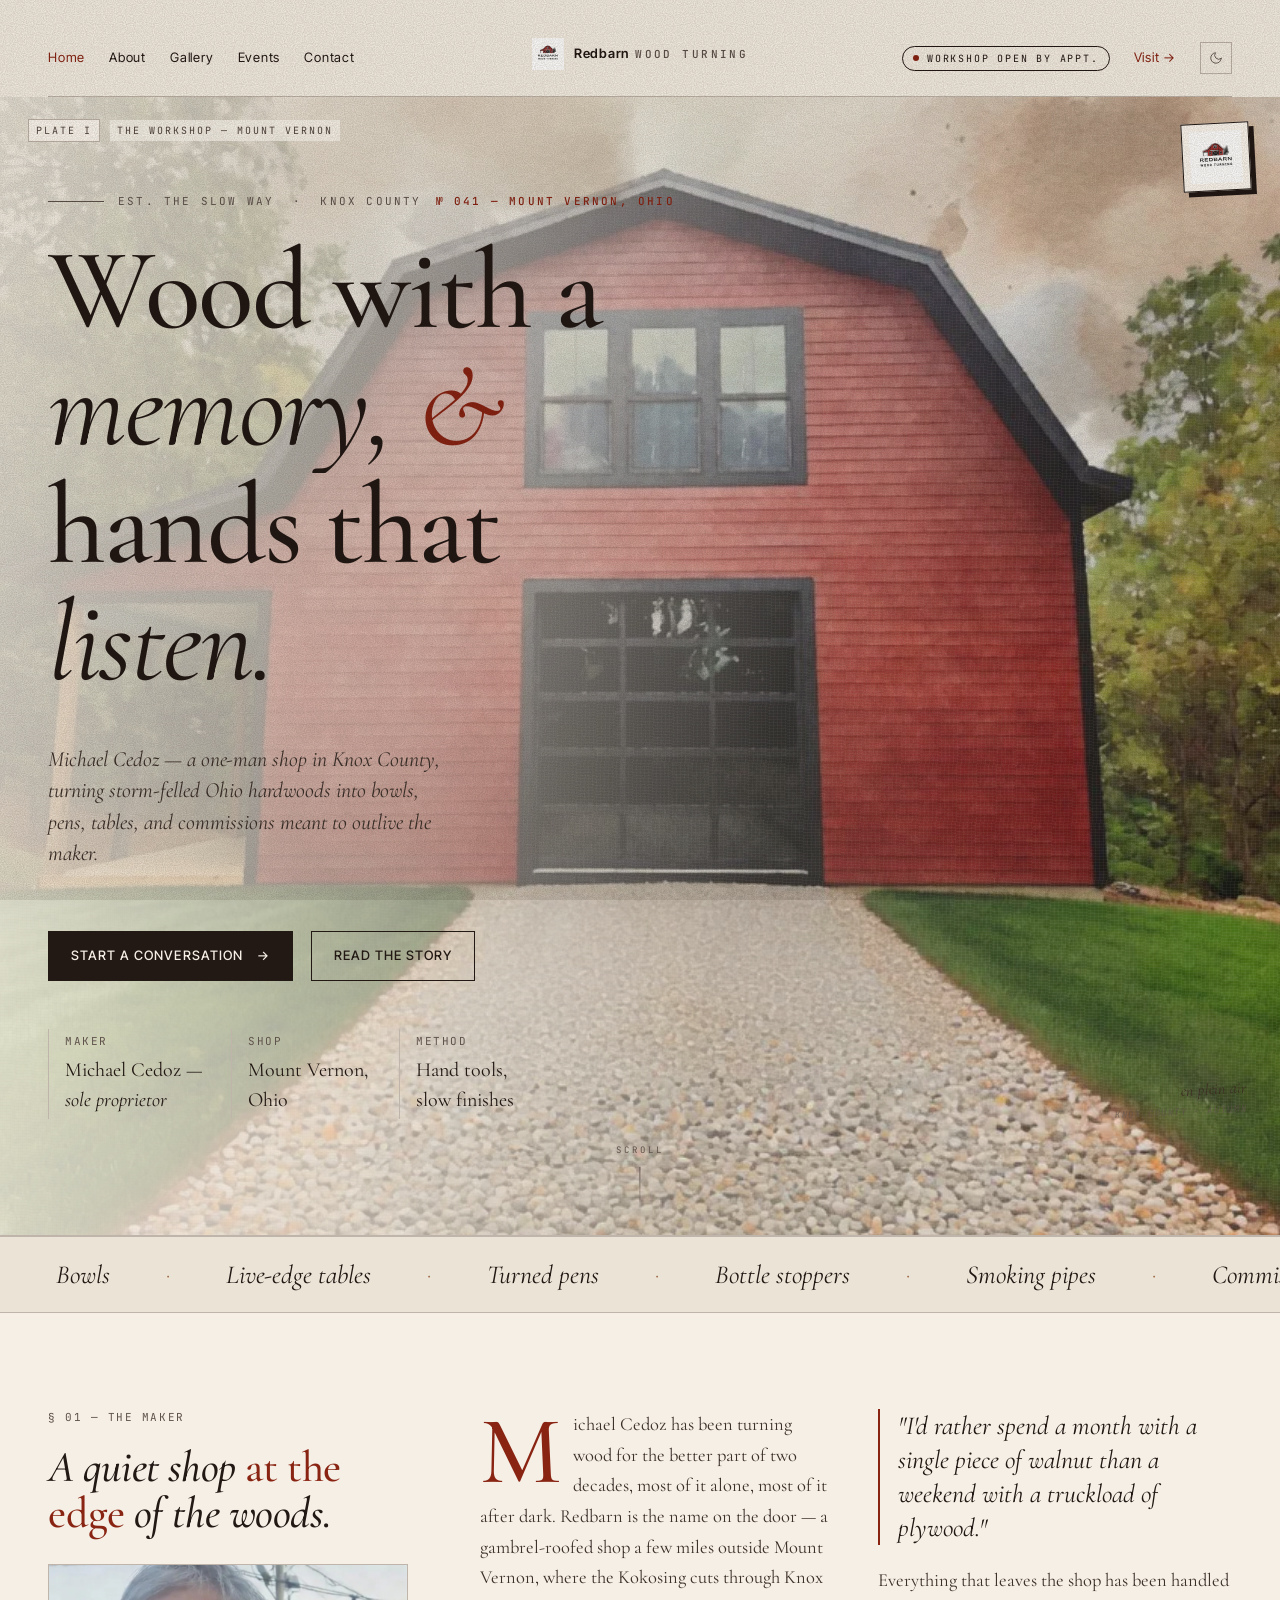
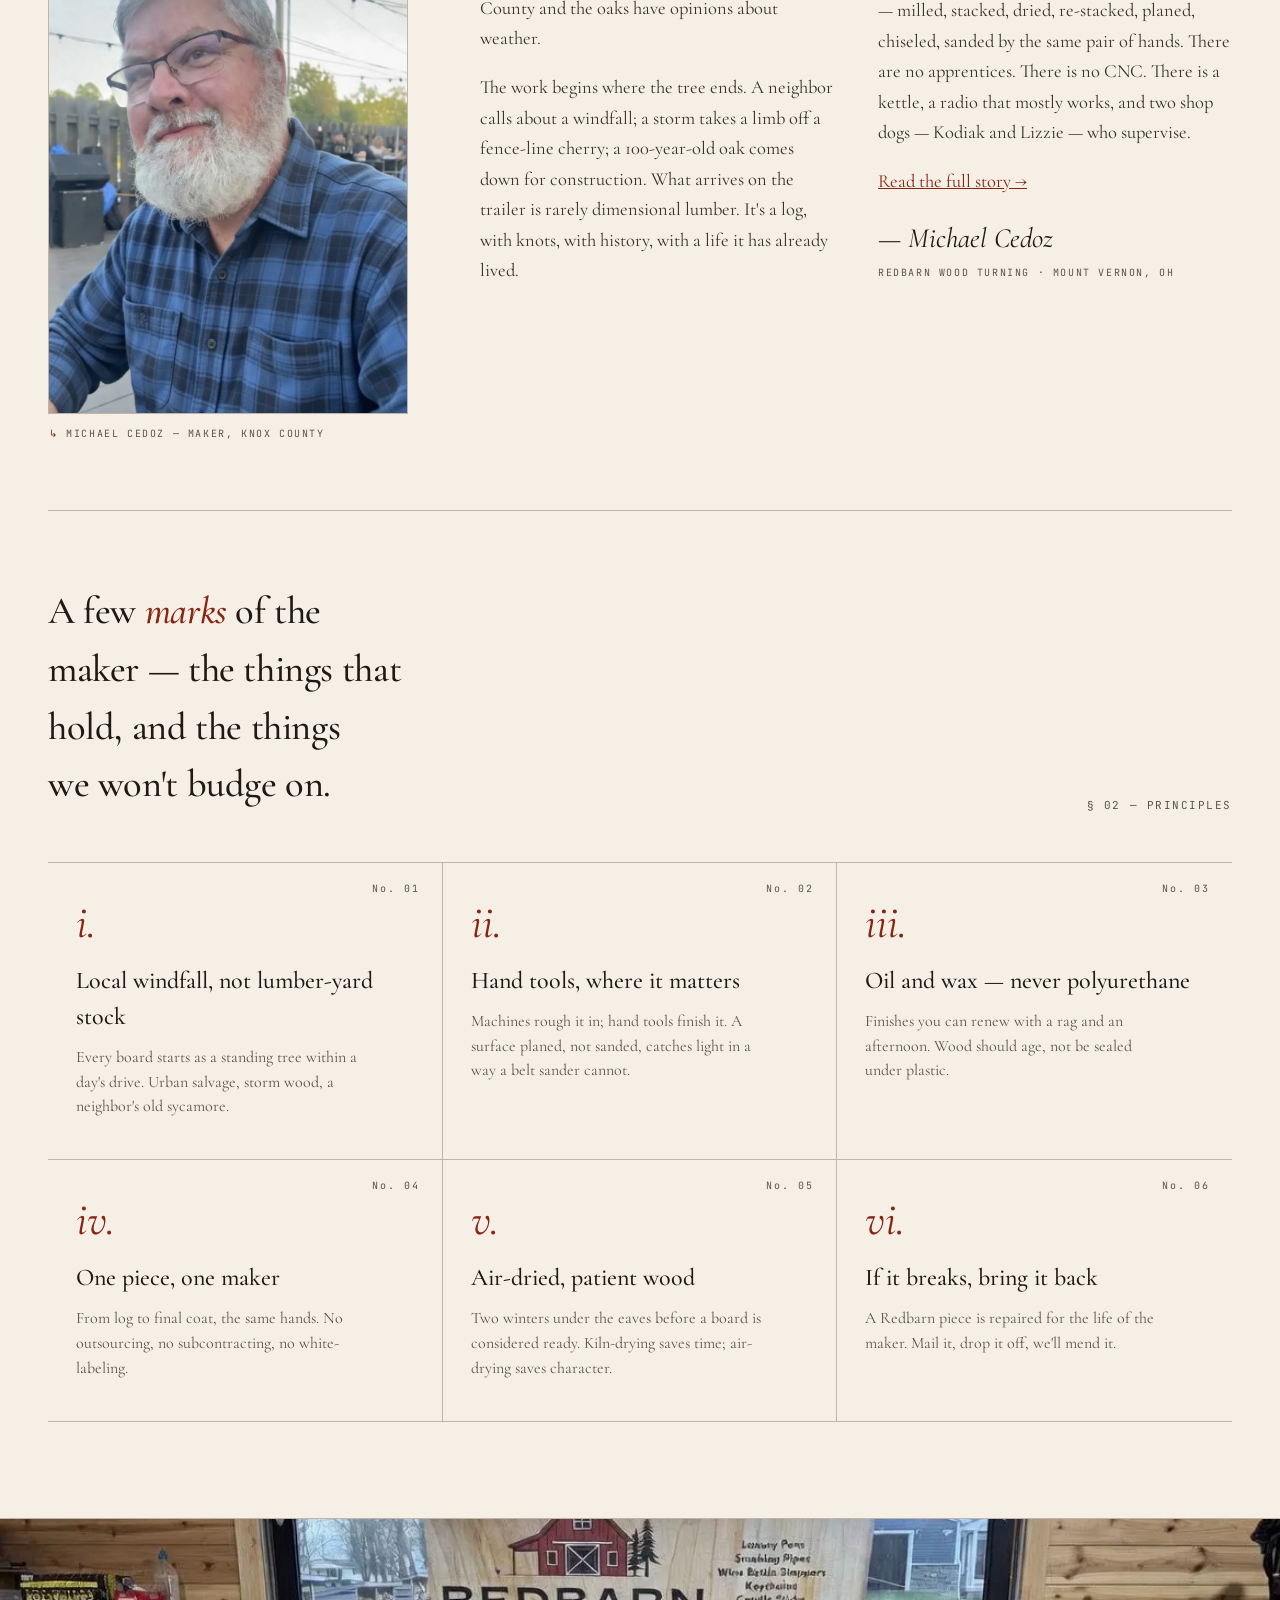
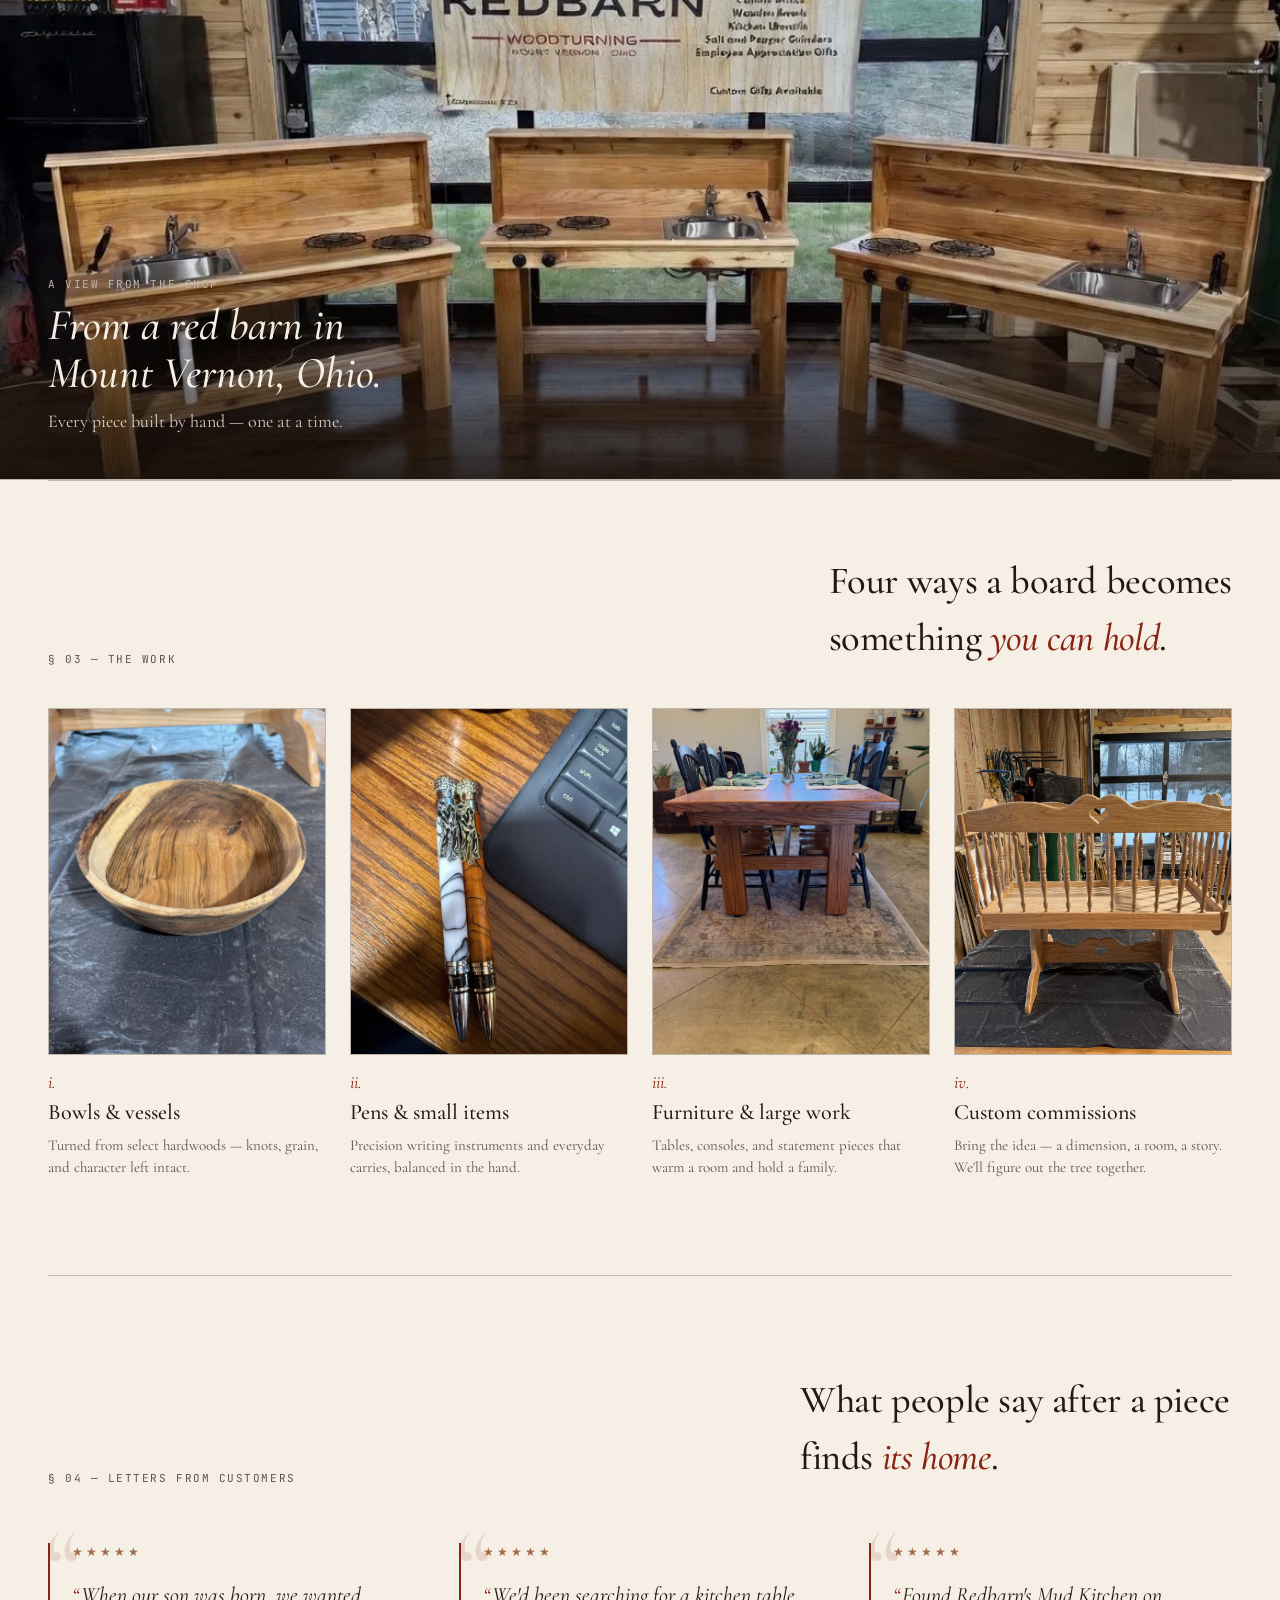
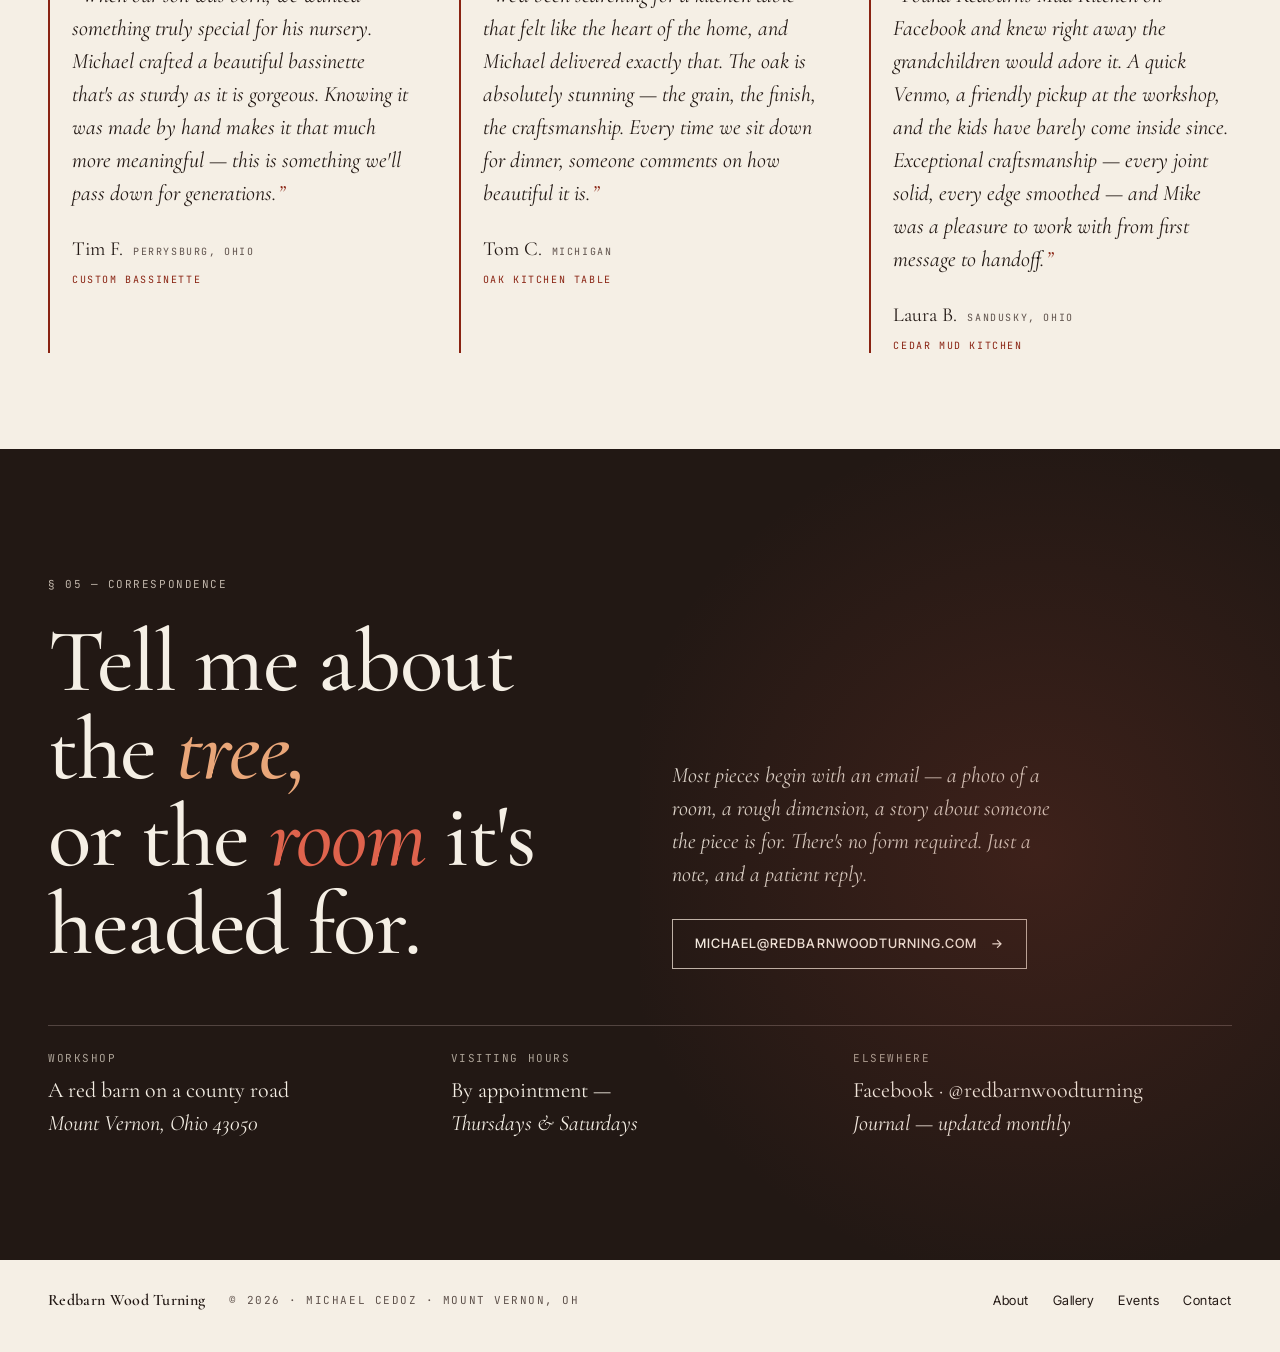
==== commit b232b6bc: "Redesign landing hero: full-bleed watercolor, line-mask reveal, premium-intimate textures Rebuild he" ====
--- a/index.html
+++ b/index.html
@@ -110,7 +110,7 @@
 
 <!-- Palette init (prevents FOUC) -->
 <script>
-(function(){ try { var p = localStorage.getItem('redbarn-palette'); if (p && p !== 'cream') document.documentElement.dataset.palette = p; } catch(e){} })();
+(function(){ try { document.documentElement.classList.add('js'); var p = localStorage.getItem('redbarn-palette'); if (p && p !== 'cream') document.documentElement.dataset.palette = p; } catch(e){} })();
 </script>
 
 <!-- Preconnect & Fonts -->
@@ -163,9 +163,30 @@
 
   <main id="main">
 
-    <!-- HERO -->
+    <!-- HERO — full-bleed watercolor, editorial overlay -->
     <section class="hero">
-      <div>
+      <div class="hero-bg" aria-hidden="true">
+        <picture>
+          <source srcset="hero-barn-watercolor.webp" type="image/webp">
+          <img src="hero-barn-watercolor.png" alt="" width="1168" height="880" fetchpriority="high">
+        </picture>
+        <div class="hero-veil"></div>
+      </div>
+
+      <div class="hero-frame-tag" aria-hidden="true">
+        <span class="tag">Plate I</span>
+        <span>The workshop &mdash; Mount Vernon</span>
+      </div>
+
+      <div class="hero-stamp" aria-hidden="true">
+        <img src="1.svg" alt="">
+      </div>
+
+      <div class="hero-pencil" aria-hidden="true">
+        en plein air<small>Knox County &middot; autumn</small>
+      </div>
+
+      <div class="hero-inner">
         <div class="eyebrow reveal">
           <span class="bar"></span>
           <span>Est. the slow way &nbsp;&middot;&nbsp; Knox County</span>
@@ -173,9 +194,10 @@
         </div>
 
         <h1 class="hero-title reveal">
-          Wood with a<br>
-          <span class="i">memory,</span><span class="amp"> &amp; </span><br>
-          hands that <span class="i">listen.</span>
+          <span class="line"><span>Wood with a</span></span>
+          <span class="line"><span><span class="i">memory,</span><span class="amp"> &amp; </span></span></span>
+          <span class="line"><span>hands that</span></span>
+          <span class="line"><span class="i">listen.</span></span>
         </h1>
 
         <p class="hero-lede reveal">
@@ -203,22 +225,10 @@
         </div>
       </div>
 
-      <figure class="hero-figure reveal">
-        <div class="frame-label">
-          <span class="tag">Plate I</span>
-          <span>The workshop &mdash; Mount Vernon</span>
-        </div>
-        <picture>
-          <source srcset="hero-barn-watercolor.webp" type="image/webp">
-          <img src="hero-barn-watercolor.png" alt="Watercolor painting of the Redbarn workshop — a red gambrel barn in Mount Vernon, Ohio" width="1168" height="880" fetchpriority="high">
-        </picture>
-        <div class="logo-stamp" aria-hidden="true">
-          <img src="1.svg" alt="">
-        </div>
-        <div class="pencil-note" aria-hidden="true">
-          en plein air<small>Knox County &middot; autumn</small>
-        </div>
-      </figure>
+      <a class="hero-scroll" href="#about" aria-label="Scroll to content">
+        <span class="mono">Scroll</span>
+        <span class="scroll-line" aria-hidden="true"></span>
+      </a>
     </section>
 
     <!-- RIBBON -->
--- a/styles.css
+++ b/styles.css
@@ -254,13 +254,83 @@
 .btn-outline:hover { border-color: var(--barn); color: var(--barn); }
 
 /* ---- HERO ---- */
+/* ---- HERO — full-bleed watercolor, editorial overlay ---- */
 .hero {
-  padding: 56px 0 72px;
-  display: grid;
-  grid-template-columns: 1fr 1.1fr;
-  gap: 56px;
-  align-items: start;
   position: relative;
+  margin: 0 calc(-1 * var(--page-pad-x));
+  min-height: min(90vh, 820px);
+  display: flex;
+  align-items: stretch;
+  overflow: hidden;
+  border-bottom: 1px solid var(--hair);
+}
+
+/* background painting + slow Ken Burns */
+.hero-bg { position: absolute; inset: 0; z-index: 0; }
+.hero-bg picture,
+.hero-bg img {
+  position: absolute; inset: 0;
+  width: 100%; height: 100%;
+  object-fit: cover;
+  object-position: center 38%;
+  transform: scale(1.08);
+  animation: hero-kenburns 28s ease-in-out infinite alternate;
+}
+@keyframes hero-kenburns {
+  0%   { transform: scale(1.08) translate(0, 0); }
+  100% { transform: scale(1.18) translate(-1.6%, -1.2%); }
+}
+/* legibility veil: opaque cream on the left where type sits, fading to clear
+   so the painting breathes on the right */
+.hero-veil {
+  position: absolute; inset: 0; z-index: 1;
+  background:
+    linear-gradient(100deg,
+      oklch(0.965 0.013 82 / 0.92) 0%,
+      oklch(0.95 0.016 82 / 0.62) 36%,
+      oklch(0.94 0.02 80 / 0.22) 60%,
+      oklch(0.92 0.02 80 / 0.04) 100%),
+    radial-gradient(130% 80% at 50% 118%,
+      oklch(0.9 0.02 80 / 0.5) 0%, transparent 58%);
+}
+/* paper-fibre texture over the whole hero — sits above the veil, below the type */
+.hero-veil::before {
+  content: ""; position: absolute; inset: 0; pointer-events: none;
+  background-image:
+    repeating-linear-gradient(3deg, oklch(0.82 0.02 80 / 0.05) 0 1px, transparent 1px 3px),
+    repeating-linear-gradient(91deg, oklch(0.8 0.02 80 / 0.045) 0 1px, transparent 1px 4px);
+  mix-blend-mode: multiply;
+}
+/* coffee-stain ghost behind the pencil note — both marginalia live together */
+.hero-veil::after {
+  content: ""; position: absolute;
+  bottom: 60px; right: -34px;
+  width: 210px; height: 210px; border-radius: 50%;
+  background: radial-gradient(circle, oklch(0.66 0.06 55 / 0.16) 0%, oklch(0.66 0.06 55 / 0.06) 38%, transparent 70%);
+  pointer-events: none;
+}
+/* dark mode: lift the texture to a screen blend so it reads as paper grain, not soot */
+html[data-palette="ink"] .hero-veil::before {
+  mix-blend-mode: screen;
+  background-image:
+    repeating-linear-gradient(3deg, oklch(0.7 0.02 80 / 0.04) 0 1px, transparent 1px 3px),
+    repeating-linear-gradient(91deg, oklch(0.7 0.02 80 / 0.035) 0 1px, transparent 1px 4px);
+}
+html[data-palette="ink"] .hero-veil::after {
+  background: radial-gradient(circle, oklch(0.6 0.07 55 / 0.14) 0%, oklch(0.6 0.07 55 / 0.05) 38%, transparent 70%);
+}
+
+/* content column, aligned to the page grid */
+.hero-inner {
+  position: relative;
+  z-index: 3;
+  width: 100%;
+  max-width: 1440px;
+  margin: 0 auto;
+  padding: 96px var(--page-pad-x) 116px;
+  display: flex;
+  flex-direction: column;
+  justify-content: flex-start;
 }
 
 .eyebrow {
@@ -275,19 +345,40 @@
   margin-bottom: 28px;
   flex-wrap: wrap;
 }
-.eyebrow .bar { flex: 0 0 48px; height: 1px; background: var(--ink-soft); }
+.eyebrow .bar { flex: 0 0 56px; height: 1px; background: var(--ink-soft); }
 .eyebrow .barn { color: var(--barn); font-weight: 500; }
 
+/* title with per-line mask reveal */
 h1.hero-title {
   font-family: var(--serif);
   font-weight: 500;
-  font-size: clamp(52px, 8.2vw, 128px);
-  line-height: 0.95;
-  letter-spacing: -0.015em;
-  margin: 0 0 0 -0.04em;
+  font-size: clamp(54px, 9vw, 132px);
+  line-height: 0.92;
+  letter-spacing: -0.02em;
+  margin: 0;
   color: var(--ink);
   text-wrap: balance;
 }
+h1.hero-title .line {
+  display: block;
+  overflow: hidden;
+  padding-bottom: 0.1em;
+}
+h1.hero-title .line > span {
+  display: block;
+  will-change: transform;
+}
+.js .hero-title .line > span {
+  transform: translateY(118%);
+  transition: transform 1.1s cubic-bezier(.16, .84, .3, 1);
+}
+.js .hero-title.visible .line > span { transform: none; }
+.js .hero-title.visible .line:nth-child(1) > span { transition-delay: 0.05s; }
+.js .hero-title.visible .line:nth-child(2) > span { transition-delay: 0.19s; }
+.js .hero-title.visible .line:nth-child(3) > span { transition-delay: 0.33s; }
+.js .hero-title.visible .line:nth-child(4) > span { transition-delay: 0.47s; }
+/* don't double-hide the title block itself; the lines carry the entrance */
+.js .hero-title.reveal { opacity: 1; transform: none; }
 h1.hero-title .i { font-style: italic; font-weight: 400; }
 h1.hero-title .amp { font-family: var(--serif); font-style: italic; color: var(--barn); font-weight: 400; }
 
@@ -295,10 +386,18 @@
   margin-top: 36px;
   font-family: var(--serif);
   font-style: italic;
-  font-size: 22px;
+  font-size: clamp(18px, 1.7vw, 24px);
   line-height: 1.45;
   color: var(--ink-2);
-  max-width: 36ch;
+  max-width: 40ch;
+}
+
+.cta-row {
+  margin-top: 40px;
+  display: flex;
+  gap: 18px;
+  flex-wrap: wrap;
+  align-items: center;
 }
 
 .hero-meta {
@@ -321,118 +420,104 @@
 }
 .hero-meta .block .v em { font-style: italic; }
 
-.cta-row {
-  margin-top: 44px;
-  display: flex;
-  gap: 18px;
-  flex-wrap: wrap;
-  align-items: center;
-}
-
-/* hero figure — sketchbook frame around a watercolor */
-.hero-figure {
-  position: relative;
-  width: 100%;
-  aspect-ratio: 1168 / 880;
-  border: 1px solid var(--hair);
-  background: radial-gradient(ellipse 90% 70% at 50% 40%,
-    oklch(0.975 0.012 82) 0%,
-    oklch(0.94 0.018 80) 70%,
-    oklch(0.9 0.025 78) 100%);
-  overflow: hidden;
-}
-/* paper-fibre texture */
-.hero-figure::before {
-  content: ""; position: absolute; inset: 0; pointer-events: none;
-  background-image:
-    repeating-linear-gradient(3deg, oklch(0.88 0.02 80 / 0.06) 0 1px, transparent 1px 3px),
-    repeating-linear-gradient(91deg, oklch(0.85 0.02 80 / 0.05) 0 1px, transparent 1px 4px);
-  mix-blend-mode: multiply;
-  z-index: 1;
-}
-/* coffee-stain ghost in the corner */
-.hero-figure::after {
-  content: ""; position: absolute; top: -40px; right: -40px;
-  width: 180px; height: 180px; border-radius: 50%;
-  background: radial-gradient(circle, oklch(0.72 0.06 55 / 0.18) 0%, transparent 70%);
-  z-index: 1; pointer-events: none;
-}
-.hero-figure > picture,
-.hero-figure > img {
-  position: absolute; inset: 0;
-  width: 100%; height: 100%;
-  object-fit: contain;
-  z-index: 2;
-}
-.hero-figure > picture img {
-  width: 100%; height: 100%;
-  object-fit: contain;
-}
-.hero-figure .frame-label {
+/* sketchbook accents — fixed ink so they read in both palettes */
+.hero-frame-tag {
   position: absolute;
-  top: 14px; left: 14px;
+  top: 22px; left: 28px;
+  z-index: 4;
   display: flex; gap: 10px; align-items: center;
   font-family: var(--mono);
   font-size: 10px;
   letter-spacing: 0.2em;
   text-transform: uppercase;
-  /* fixed ink: the frame stays light in both palettes */
   color: oklch(0.4 0.02 50);
-  z-index: 3;
-}
-.hero-figure .frame-label span + span {
-  /* translucent paper chip so the caption stays readable over the painting */
-  background: oklch(0.98 0.01 82 / 0.75);
-  padding: 3px 7px;
-}
-.hero-figure .frame-label .tag {
+}
+.hero-frame-tag .tag {
   border: 1px solid oklch(0.78 0.02 70);
   padding: 3px 7px;
   background: oklch(0.98 0.01 82);
 }
-.hero-figure .logo-stamp {
+.hero-frame-tag span + span {
+  background: oklch(0.98 0.01 82 / 0.82);
+  padding: 3px 7px;
+}
+
+.hero-stamp {
   position: absolute;
-  right: 18px; bottom: 18px;
-  width: 64px; height: 64px;
+  top: 26px; right: 30px;
+  width: 68px; height: 68px;
   background: oklch(0.98 0.01 82);
   border: 1px solid oklch(0.22 0.018 45);
-  padding: 6px;
+  padding: 7px;
   display: flex; align-items: center; justify-content: center;
-  box-shadow: 4px 4px 0 oklch(0.22 0.018 45);
-  z-index: 3;
-}
-.hero-figure .logo-stamp img {
-  position: static;
-  width: 100%; height: 100%;
-  object-fit: contain;
-}
-.hero-figure .pencil-note {
+  box-shadow: 5px 5px 0 oklch(0.22 0.018 45);
+  z-index: 4;
+  transform: rotate(-3deg);
+}
+.hero-stamp img { width: 100%; height: 100%; object-fit: contain; }
+
+.hero-pencil {
   position: absolute;
-  left: 22px; bottom: 22px;
-  z-index: 3;
-  font-family: var(--serif);
-  font-style: italic;
-  color: oklch(0.32 0.03 40 / 0.85);
-  font-size: 15px;
-  transform: rotate(-2deg);
+  right: 34px; bottom: 116px;
+  z-index: 4;
+  font-family: var(--serif);
+  font-style: italic;
+  color: oklch(0.3 0.03 40 / 0.85);
+  font-size: 16px;
+  transform: rotate(-3deg);
+  text-align: right;
   letter-spacing: 0.01em;
 }
-.hero-figure .pencil-note small {
+.hero-pencil small {
   display: block;
   font-family: var(--mono);
   font-size: 9px;
   letter-spacing: 0.18em;
   text-transform: uppercase;
   color: oklch(0.45 0.02 50 / 0.7);
-  margin-top: 2px;
-}
-/* dark-mode: keep the frame warm so the painting reads but slightly dimmed */
-html[data-palette="ink"] .hero-figure {
-  background: radial-gradient(ellipse 90% 70% at 50% 40%,
-    oklch(0.86 0.018 80) 0%,
-    oklch(0.78 0.025 78) 70%,
-    oklch(0.7 0.03 75) 100%);
-}
+  margin-top: 3px;
+}
+
+/* scroll cue */
+.hero-scroll {
+  position: absolute;
+  left: 50%; bottom: 22px;
+  transform: translateX(-50%);
+  z-index: 4;
+  display: flex; flex-direction: column; align-items: center; gap: 10px;
+  text-decoration: none;
+  color: var(--ink-soft);
+}
+.hero-scroll .mono { font-size: 9px; letter-spacing: 0.32em; }
+.hero-scroll .scroll-line {
+  width: 1px; height: 46px;
+  background: linear-gradient(var(--ink-soft), transparent);
+  position: relative;
+  overflow: hidden;
+}
+.hero-scroll .scroll-line::after {
+  content: ""; position: absolute; top: -55%; left: 0;
+  width: 100%; height: 55%;
+  background: var(--barn);
+  animation: scroll-drop 2.4s cubic-bezier(.7, 0, .3, 1) infinite;
+}
+@keyframes scroll-drop {
+  0% { top: -55%; }
+  55%, 100% { top: 100%; }
+}
+
+/* ink palette: moody dark hero over the painting */
+html[data-palette="ink"] .hero-veil {
+  background:
+    linear-gradient(100deg,
+      oklch(0.16 0.015 40 / 0.93) 0%,
+      oklch(0.18 0.018 40 / 0.62) 38%,
+      oklch(0.2 0.02 40 / 0.22) 62%,
+      oklch(0.22 0.02 40 / 0.05) 100%),
+    radial-gradient(130% 80% at 50% 118%,
+      oklch(0.14 0.015 40 / 0.55) 0%, transparent 58%);
+}
+html[data-palette="ink"] .hero-bg img { filter: brightness(0.62) saturate(0.9); }
 
 /* ---- RIBBON MARQUEE ---- */
 .ribbon {
@@ -1594,6 +1679,51 @@
 }
 .notfound-actions { display: flex; gap: 16px; flex-wrap: wrap; }
 
+/* ---- LANDING POLISH ---- */
+/* principles: draw-in top accent + warm wash on hover */
+.mark { transition: background 0.35s ease; }
+.mark::after {
+  content: ""; position: absolute; top: 0; left: 0;
+  height: 2px; width: 0; background: var(--barn);
+  transition: width 0.45s cubic-bezier(.2, .7, .2, 1);
+}
+.mark:hover { background: oklch(0.975 0.014 82); }
+.mark:hover::after { width: 100%; }
+html[data-palette="ink"] .mark:hover { background: oklch(0.24 0.02 40); }
+
+/* work cards: reveal a "view" tag on hover (image zoom already exists) */
+.strip-card .sc-img { position: relative; }
+.strip-card .sc-img::after {
+  content: "View \2192";
+  position: absolute; bottom: 12px; right: 12px;
+  font-family: var(--mono); font-size: 10px; letter-spacing: 0.16em;
+  text-transform: uppercase;
+  color: var(--paper); background: oklch(0.22 0.018 45 / 0.86);
+  padding: 6px 10px;
+  opacity: 0; transform: translateY(8px);
+  transition: opacity 0.3s ease, transform 0.3s ease;
+}
+.strip-card:hover .sc-img::after { opacity: 1; transform: none; }
+
+/* testimonials: oversized ghost quotation mark behind each letter */
+.testimonial { position: relative; }
+.testimonial::before {
+  content: "\201C";
+  position: absolute; top: -30px; left: -6px;
+  font-family: var(--serif); font-size: 110px; line-height: 1;
+  color: var(--barn); opacity: 0.12;
+  pointer-events: none;
+}
+
+/* contact: warm barn-red glow bleeding in from the right */
+.contact::after {
+  content: ""; position: absolute;
+  top: -20%; right: -12%;
+  width: 62%; height: 140%;
+  background: radial-gradient(circle, oklch(0.5 0.13 32 / 0.22), transparent 62%);
+  pointer-events: none;
+}
+
 /* ---- REVEAL ANIMATIONS ----
    Gated by .js on <html> so content stays visible if JS is disabled/fails. */
 .js .reveal {
@@ -1612,7 +1742,9 @@
 
 @media (max-width: 900px) {
   :root { --page-pad-x: 24px; }
-  .hero { grid-template-columns: 1fr; gap: 40px; padding: 40px 0 48px; }
+  .hero { min-height: auto; align-items: flex-start; }
+  .hero-inner { padding: 56px var(--page-pad-x) 88px; justify-content: flex-start; }
+  .hero-pencil, .hero-stamp { display: none; }
   .about { grid-template-columns: 1fr; gap: 48px; padding: 64px 0; }
   .about-body { columns: 1; }
   .marks-grid { grid-template-columns: 1fr; }
@@ -1654,6 +1786,10 @@
 @media (max-width: 720px) {
   :root { --page-pad-x: 20px; }
   .page { padding: 16px var(--page-pad-x) 0; }
+  .hero-frame-tag, .hero-scroll { display: none; }
+  .hero-inner { padding: 48px var(--page-pad-x) 72px; }
+  .hero-meta { gap: 18px; }
+  .hero-meta .block { min-width: 0; flex: 1 1 120px; }
   .strip-grid { grid-template-columns: 1fr; }
   .gallery-page-grid { grid-template-columns: 1fr 1fr; grid-auto-rows: 200px; gap: 12px; }
   .gallery-page-grid .gallery-item.featured { grid-column: span 2; grid-row: span 1; }
@@ -1683,4 +1819,6 @@
   }
   html { scroll-behavior: auto; }
   .ribbon-track { animation: none; }
-}
+  .hero-bg img { animation: none; transform: scale(1.08); }
+  .js .hero-title .line > span { transform: none !important; }
+}
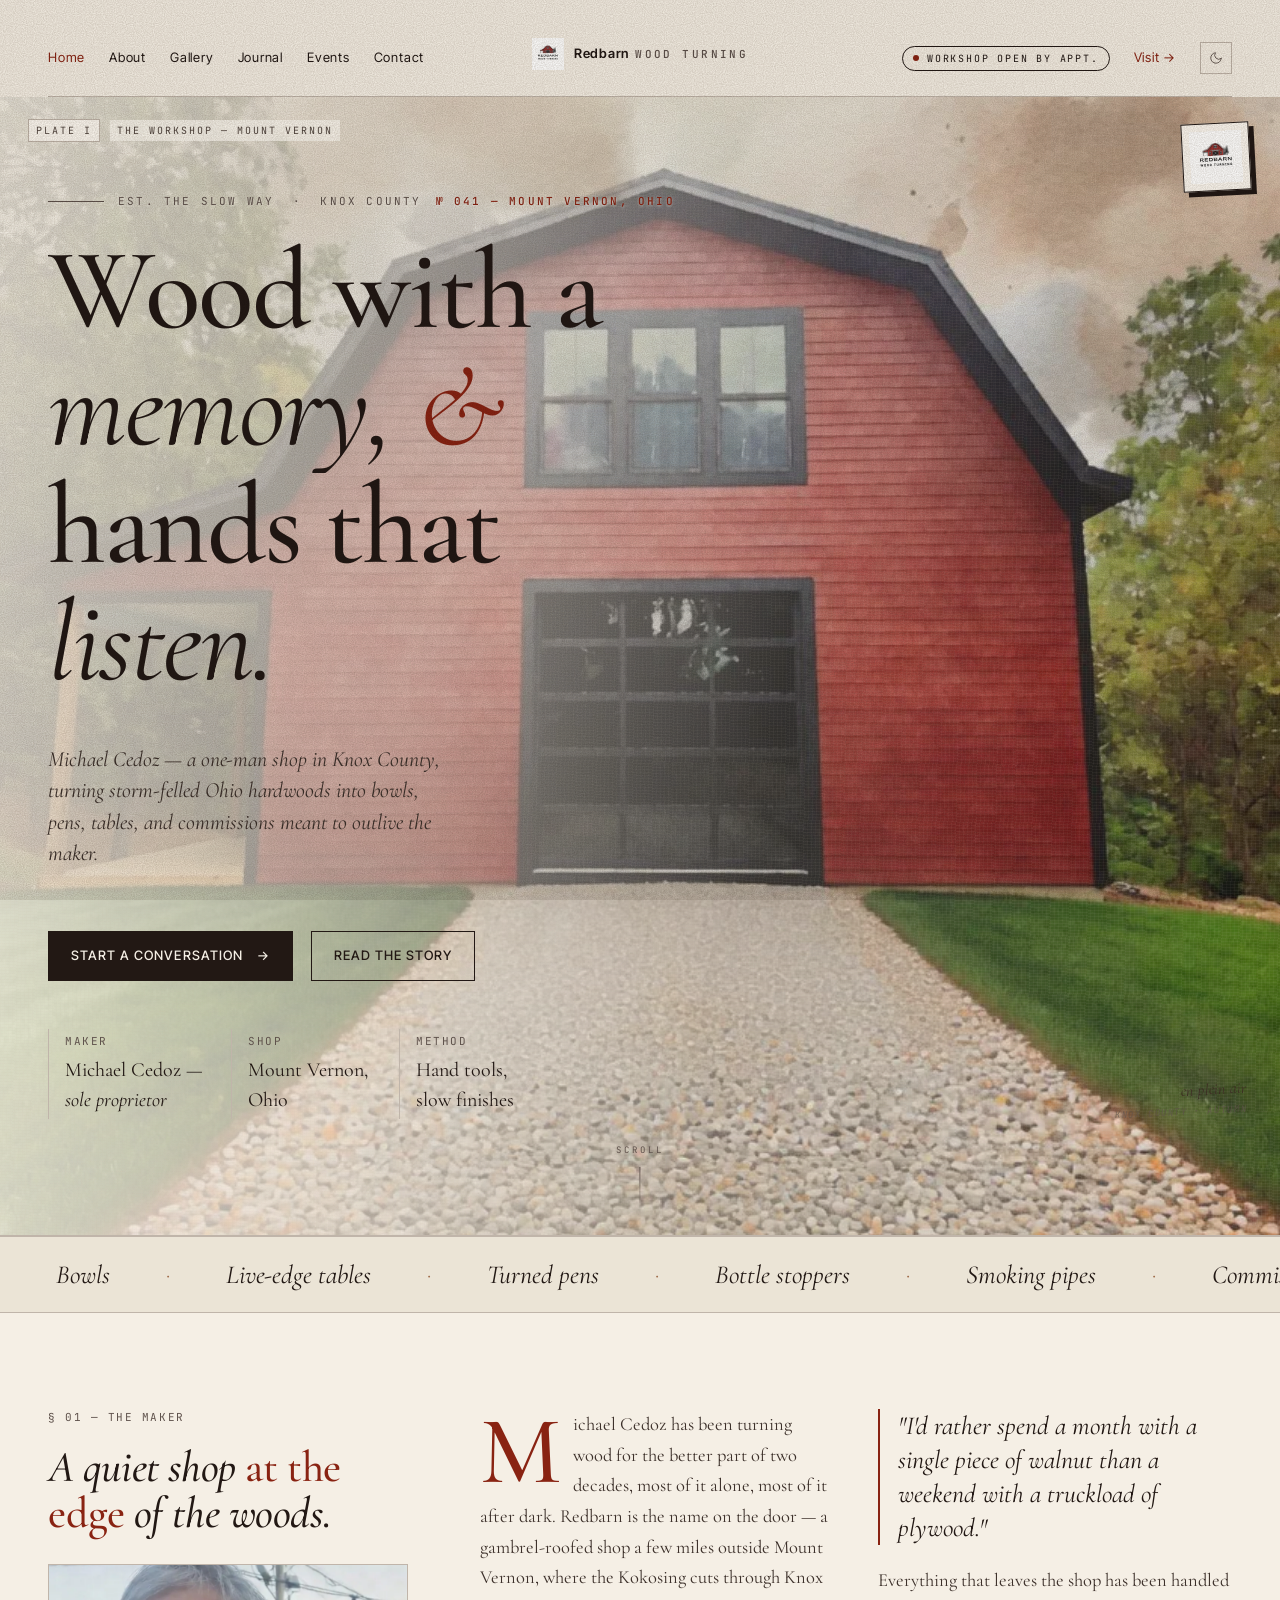
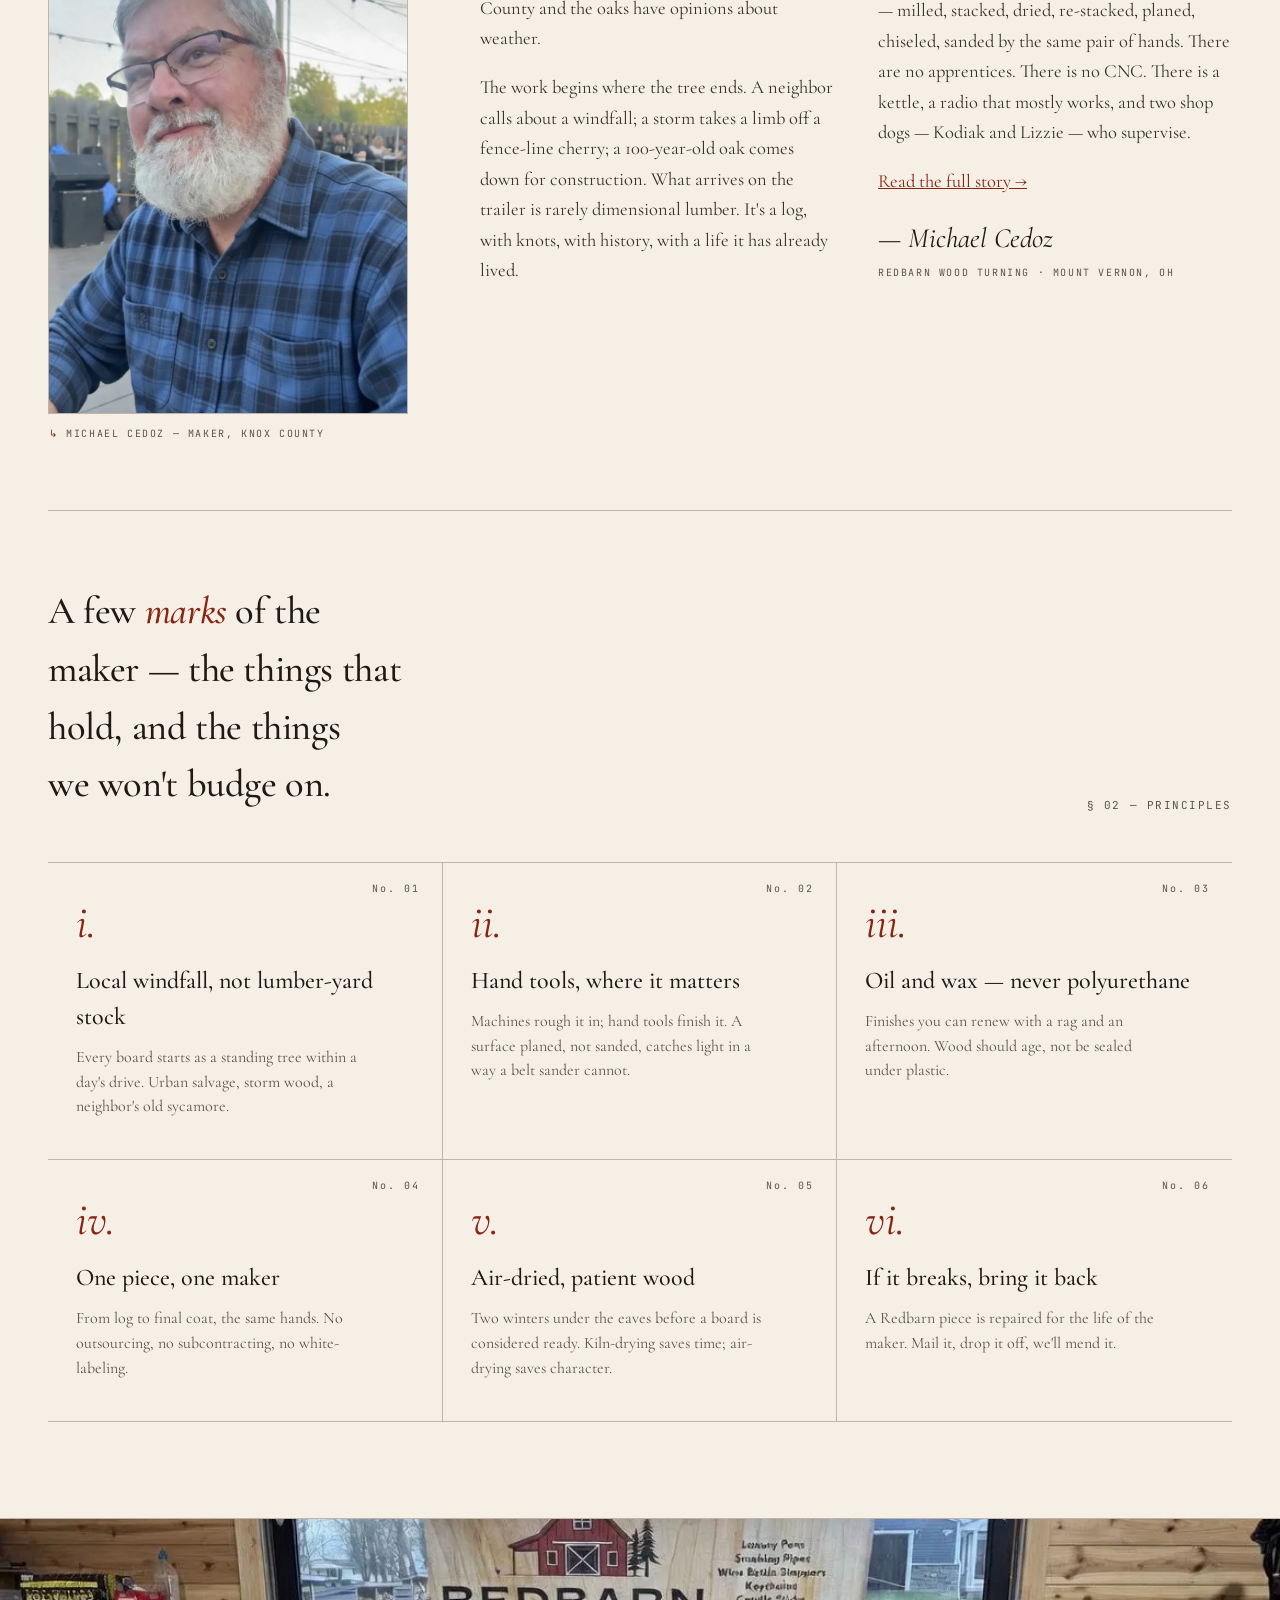
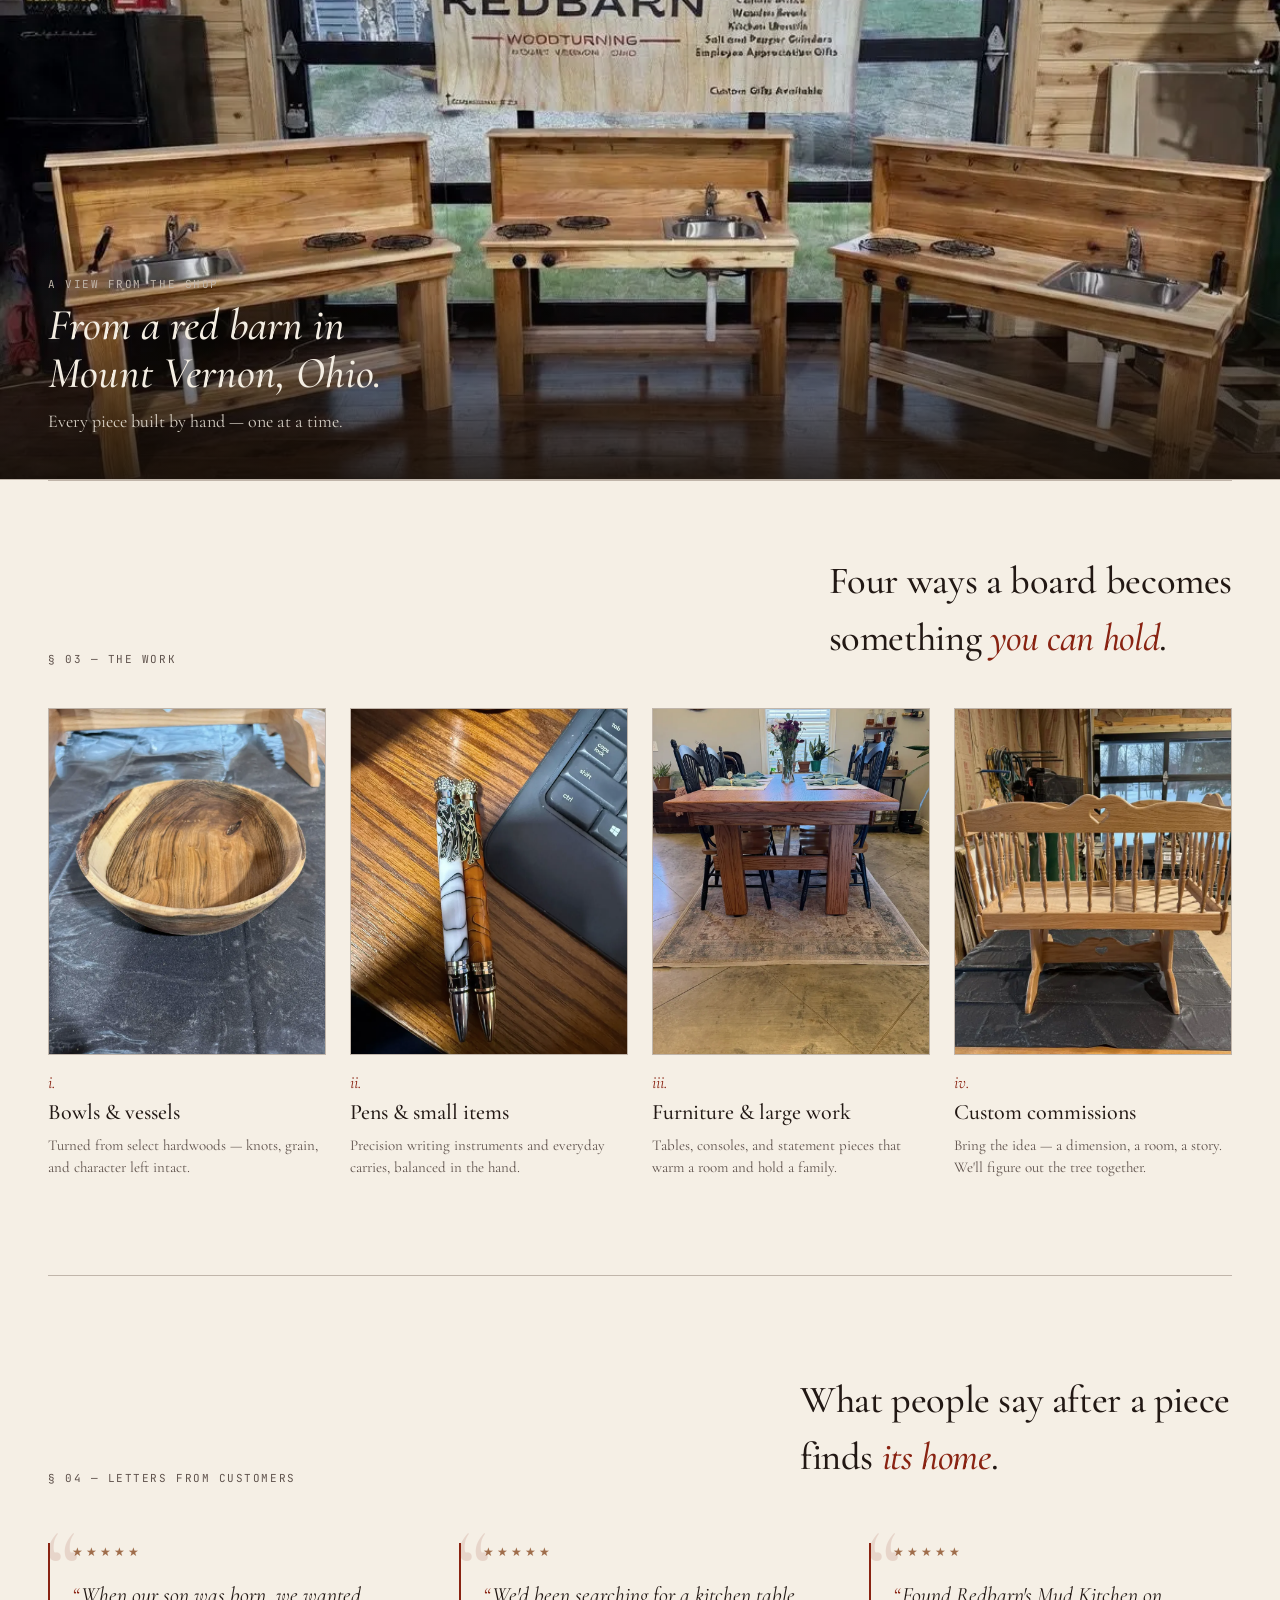
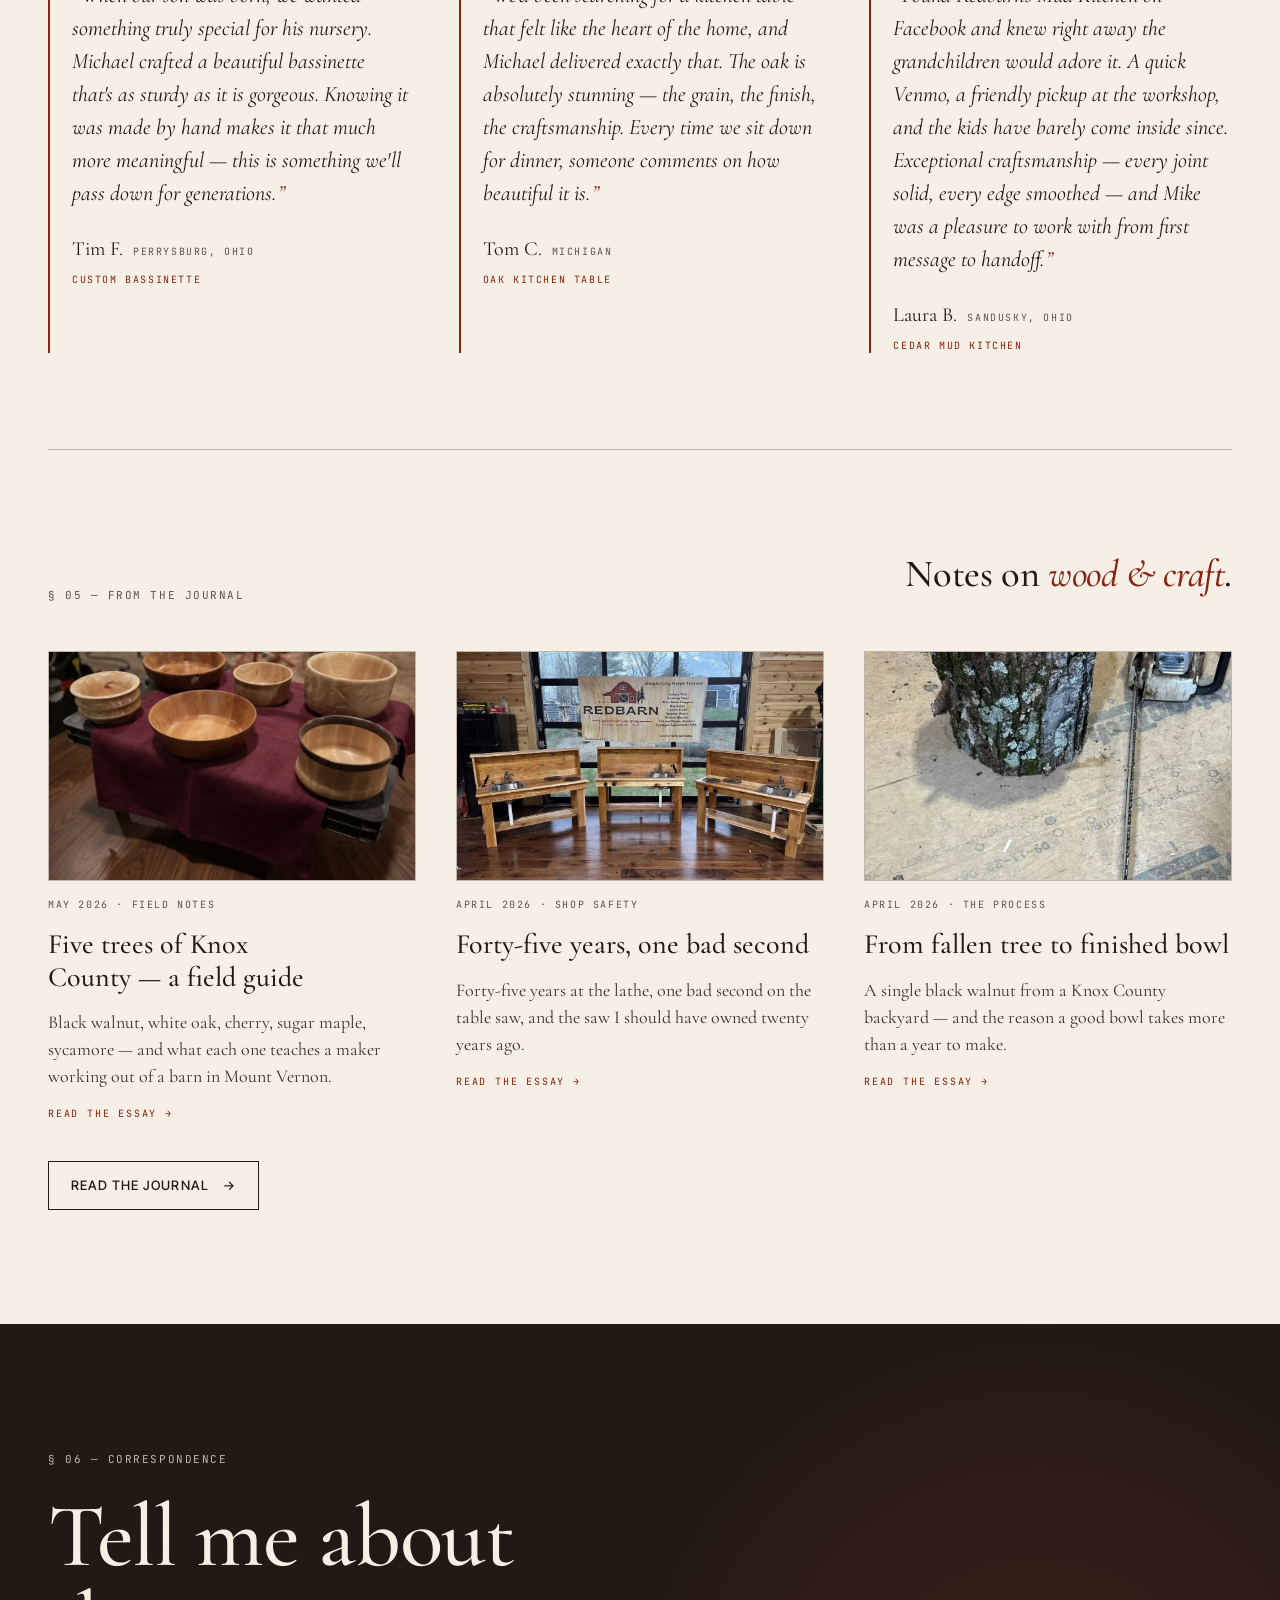
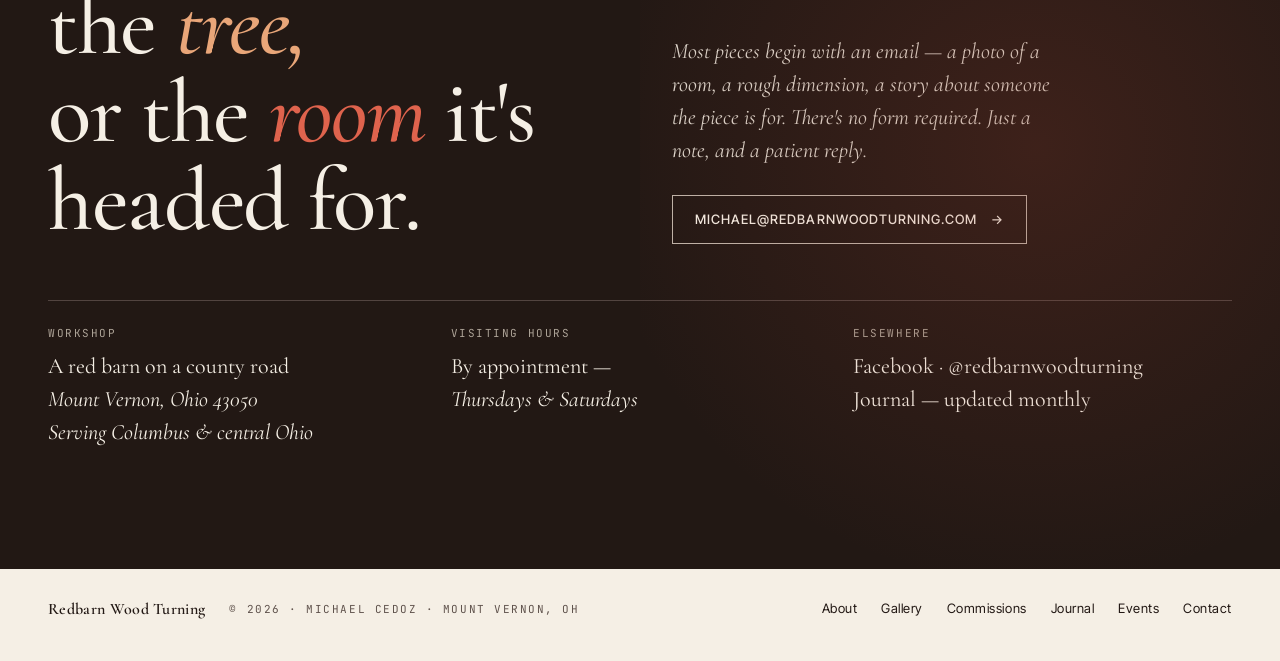
==== commit 743f52ad: "Audit pass: image optimization, Journal + Commissions pages, SEO & a11y polish Performance & images " ====
--- a/index.html
+++ b/index.html
@@ -5,8 +5,7 @@
 <meta name="viewport" content="width=device-width, initial-scale=1.0">
 <title>Redbarn Wood Turning | Handcrafted Woodwork — Mount Vernon, Ohio</title>
 <meta name="description" content="Handcrafted bowls, pens, furniture, and custom woodwork by Michael Cedoz in Mount Vernon, Ohio. One-of-a-kind pieces shaped by hand from locally sourced hardwoods.">
-<meta name="keywords" content="wood turning, handcrafted furniture, custom woodwork, Mount Vernon Ohio, hand-turned bowls, wooden pens, live edge table, custom commission, woodworking">
-<link rel="canonical" href="https://redbarnwoodturning.com">
+<link rel="canonical" href="https://redbarnwoodturning.com/">
 
 <!-- PWA Manifest -->
 <link rel="manifest" href="manifest.json">
@@ -15,15 +14,15 @@
 <meta property="og:title" content="Redbarn Wood Turning — Handcrafted Woodwork">
 <meta property="og:description" content="One-of-a-kind bowls, pens, furniture, and custom woodwork by Michael Cedoz in Mount Vernon, Ohio.">
 <meta property="og:type" content="website">
-<meta property="og:url" content="https://redbarnwoodturning.com">
-<meta property="og:image" content="https://redbarnwoodturning.com/hero-barn.jpg">
+<meta property="og:url" content="https://redbarnwoodturning.com/">
+<meta property="og:image" content="https://redbarnwoodturning.com/og-card.jpg">
 <meta property="og:locale" content="en_US">
 
 <!-- Twitter Card -->
 <meta name="twitter:card" content="summary_large_image">
 <meta name="twitter:title" content="Redbarn Wood Turning — Handcrafted Woodwork">
 <meta name="twitter:description" content="One-of-a-kind bowls, pens, furniture, and custom woodwork by Michael Cedoz in Mount Vernon, Ohio.">
-<meta name="twitter:image" content="https://redbarnwoodturning.com/hero-barn.jpg">
+<meta name="twitter:image" content="https://redbarnwoodturning.com/og-card.jpg">
 
 <!-- Structured Data: LocalBusiness -->
 <script type="application/ld+json">
@@ -63,6 +62,10 @@
     "availableLanguage": "English"
   },
   "areaServed": [
+    { "@type": "City", "name": "Mount Vernon, Ohio" },
+    { "@type": "City", "name": "Columbus, Ohio" },
+    { "@type": "AdministrativeArea", "name": "Knox County, Ohio" },
+    { "@type": "AdministrativeArea", "name": "Central Ohio" },
     { "@type": "State", "name": "Ohio" },
     { "@type": "Country", "name": "United States" }
   ],
@@ -80,7 +83,7 @@
   "sameAs": [
     "https://www.facebook.com/redbarnwoodturning/"
   ],
-  "priceRange": "$",
+  "priceRange": "$$",
   "makesOffer": [
     { "@type": "Offer", "itemOffered": { "@type": "Product", "name": "Hand-Turned Bowls" } },
     { "@type": "Offer", "itemOffered": { "@type": "Product", "name": "Handcrafted Pens" } },
@@ -116,11 +119,12 @@
 <!-- Preconnect & Fonts -->
 <link rel="preconnect" href="https://fonts.googleapis.com">
 <link rel="preconnect" href="https://fonts.gstatic.com" crossorigin>
-<link href="https://fonts.googleapis.com/css2?family=Cormorant+Garamond:ital,wght@0,400;0,500;0,600;0,700;1,400;1,500;1,600&family=Inter+Tight:wght@400;500;600&family=JetBrains+Mono:wght@400;500&display=swap" rel="stylesheet">
+<link href="https://fonts.googleapis.com/css2?family=Cormorant+Garamond:ital,wght@0,400;0,500;0,600;1,400;1,500;1,600&family=Inter+Tight:wght@400;500;600&family=JetBrains+Mono:wght@400;500&display=swap" rel="stylesheet">
 
 <!-- Favicon & Theme -->
 <link rel="alternate" type="application/rss+xml" title="Redbarn Wood Turning Blog" href="feed.xml">
 <link rel="icon" href="favicon.svg" type="image/svg+xml">
+<link rel="apple-touch-icon" href="apple-touch-icon.png">
 <meta name="theme-color" content="#8B2500">
 
 <!-- CSS -->
@@ -135,13 +139,14 @@
 
   <!-- MASTHEAD -->
   <header class="mast" role="banner">
-    <div class="left" id="navLinks">
+    <nav class="left" id="navLinks" aria-label="Primary">
       <a href="index.html" class="active">Home</a>
       <a href="about.html">About</a>
       <a href="gallery.html">Gallery</a>
+      <a href="journal.html">Journal</a>
       <a href="events.html">Events</a>
       <a href="contact.html">Contact</a>
-    </div>
+    </nav>
     <div class="center">
       <a href="index.html" class="wordmark" aria-label="Redbarn Wood Turning — Home">
         <img src="1.svg" alt="" width="32" height="32">
@@ -167,7 +172,7 @@
     <section class="hero">
       <div class="hero-bg" aria-hidden="true">
         <picture>
-          <source srcset="hero-barn-watercolor.webp" type="image/webp">
+          <source type="image/webp" srcset="hero-barn-watercolor-600.webp 600w, hero-barn-watercolor-900.webp 900w, hero-barn-watercolor.webp 1168w" sizes="100vw">
           <img src="hero-barn-watercolor.png" alt="" width="1168" height="880" fetchpriority="high">
         </picture>
         <div class="hero-veil"></div>
@@ -345,7 +350,7 @@
     <section class="workshop-banner reveal" aria-label="A view from the workshop">
       <picture>
         <source srcset="gallery-shop-banner.webp" type="image/webp">
-        <img src="gallery-shop-banner.jpg" alt="Three outdoor kitchen stations lined up in the Redbarn workshop with the Redbarn Wood Turning banner" class="workshop-banner-img" loading="lazy">
+        <img src="gallery-shop-banner.jpg" alt="Three outdoor kitchen stations lined up in the Redbarn workshop with the Redbarn Wood Turning banner" class="workshop-banner-img" width="1168" height="880" loading="lazy">
       </picture>
       <div class="workshop-banner-overlay">
         <span class="mono">A view from the shop</span>
@@ -400,7 +405,7 @@
             <p>Tables, consoles, and statement pieces that warm a room and hold a family.</p>
           </div>
         </a>
-        <a class="strip-card reveal" href="contact.html">
+        <a class="strip-card reveal" href="commissions.html">
           <div class="sc-img">
             <picture>
               <source srcset="craft-custom.webp" type="image/webp">
@@ -453,11 +458,58 @@
       </div>
     </section>
 
+    <!-- FROM THE JOURNAL -->
+    <section class="journal" id="journal-preview">
+      <div class="journal-head reveal">
+        <span class="mono">&sect; 05 &mdash; From the journal</span>
+        <h3>Notes on <em>wood &amp; craft</em>.</h3>
+      </div>
+      <div class="blog-grid journal-preview-grid">
+        <a href="blog-five-trees-of-knox-county.html" class="blog-card reveal" aria-label="Five Trees of Knox County: A Field Guide to the Hardwoods of Mount Vernon, Ohio">
+          <div class="blog-card-image">
+            <picture>
+              <source srcset="gallery-bowl-group.webp" type="image/webp">
+              <img src="gallery-bowl-group.jpg" alt="Six hand-turned bowls in maple, cherry, and walnut on the workshop floor" loading="lazy" width="400" height="250">
+            </picture>
+          </div>
+          <div class="blog-card-date">May 2026 &middot; Field notes</div>
+          <h4 class="blog-card-title">Five trees of Knox County &mdash; a field guide</h4>
+          <p class="blog-card-excerpt">Black walnut, white oak, cherry, sugar maple, sycamore &mdash; and what each one teaches a maker working out of a barn in Mount Vernon.</p>
+          <span class="blog-read-more">Read the essay &rarr;</span>
+        </a>
+        <a href="blog-sawstop-lesson.html" class="blog-card reveal" aria-label="Forty-Five Years, One Bad Second: Why I Finally Bought a SawStop">
+          <div class="blog-card-image">
+            <picture>
+              <source srcset="gallery-shop-banner.webp" type="image/webp">
+              <img src="gallery-shop-banner.jpg" alt="The Redbarn workshop floor" loading="lazy" width="400" height="250">
+            </picture>
+          </div>
+          <div class="blog-card-date">April 2026 &middot; Shop safety</div>
+          <h4 class="blog-card-title">Forty-five years, one bad second</h4>
+          <p class="blog-card-excerpt">Forty-five years at the lathe, one bad second on the table saw, and the saw I should have owned twenty years ago.</p>
+          <span class="blog-read-more">Read the essay &rarr;</span>
+        </a>
+        <a href="blog-fallen-tree-to-bowl.html" class="blog-card reveal" aria-label="From Fallen Tree to Finished Bowl: The 18-Month Journey of a Walnut">
+          <div class="blog-card-image">
+            <picture>
+              <source srcset="gallery-raw-log.webp" type="image/webp">
+              <img src="gallery-raw-log.jpg" alt="Raw black walnut log on the workshop floor" loading="lazy" width="400" height="250">
+            </picture>
+          </div>
+          <div class="blog-card-date">April 2026 &middot; The process</div>
+          <h4 class="blog-card-title">From fallen tree to finished bowl</h4>
+          <p class="blog-card-excerpt">A single black walnut from a Knox County backyard &mdash; and the reason a good bowl takes more than a year to make.</p>
+          <span class="blog-read-more">Read the essay &rarr;</span>
+        </a>
+      </div>
+      <p class="journal-preview-more reveal"><a class="btn ghost" href="journal.html">Read the journal <span class="arr">&rarr;</span></a></p>
+    </section>
+
     <!-- CONTACT CTA -->
     <section class="contact" id="contact">
       <div class="inner">
         <div>
-          <span class="mono">&sect; 05 &mdash; Correspondence</span>
+          <span class="mono">&sect; 06 &mdash; Correspondence</span>
           <h2>Tell me about the <em>tree,</em><br>or the <span class="barn">room</span> it's headed for.</h2>
         </div>
         <div class="side reveal">
@@ -469,7 +521,7 @@
       <div class="inner addr">
         <div class="block">
           <span class="mono">Workshop</span>
-          <span class="v">A red barn on a county road<br><em>Mount Vernon, Ohio 43050</em></span>
+          <span class="v">A red barn on a county road<br><em>Mount Vernon, Ohio 43050</em><br><em>Serving Columbus &amp; central Ohio</em></span>
         </div>
         <div class="block">
           <span class="mono">Visiting hours</span>
@@ -477,7 +529,7 @@
         </div>
         <div class="block">
           <span class="mono">Elsewhere</span>
-          <span class="v"><a href="https://www.facebook.com/redbarnwoodturning/" target="_blank" rel="noopener noreferrer">Facebook &middot; @redbarnwoodturning</a><br><em>Journal &mdash; updated monthly</em></span>
+          <span class="v"><a href="https://www.facebook.com/redbarnwoodturning/" target="_blank" rel="noopener noreferrer">Facebook &middot; @redbarnwoodturning</a><br><a href="journal.html">Journal &mdash; updated monthly</a></span>
         </div>
       </div>
     </section>
@@ -492,6 +544,8 @@
     <div class="lf">
       <a href="about.html">About</a>
       <a href="gallery.html">Gallery</a>
+      <a href="commissions.html">Commissions</a>
+      <a href="journal.html">Journal</a>
       <a href="events.html">Events</a>
       <a href="contact.html">Contact</a>
     </div>
--- a/styles.css
+++ b/styles.css
@@ -347,6 +347,9 @@
 }
 .eyebrow .bar { flex: 0 0 56px; height: 1px; background: var(--ink-soft); }
 .eyebrow .barn { color: var(--barn); font-weight: 500; }
+/* legibility halo so the eyebrow reads over darker areas of the hero painting */
+.hero .eyebrow { text-shadow: 0 1px 3px oklch(0.97 0.012 82 / 0.7); }
+html[data-palette="ink"] .hero .eyebrow { text-shadow: 0 1px 3px oklch(0.12 0.01 40 / 0.75); }
 
 /* title with per-line mask reveal */
 h1.hero-title {
@@ -1121,6 +1124,20 @@
 .lightbox-nav:hover { background: rgba(255,255,255,0.2); }
 .lightbox-prev { left: 24px; }
 .lightbox-next { right: 24px; }
+.lightbox-caption {
+  position: absolute;
+  left: 0; right: 0; bottom: 20px;
+  text-align: center;
+  padding: 0 72px;
+  font-family: var(--serif);
+  font-style: italic;
+  font-size: 15px;
+  line-height: 1.4;
+  color: oklch(0.92 0.015 82);
+  text-shadow: 0 1px 4px rgba(0,0,0,0.7);
+  pointer-events: none;
+}
+@media (max-width: 720px) { .lightbox-caption { font-size: 13px; padding: 0 24px; bottom: 12px; } }
 
 /* ---- EVENTS PAGE ---- */
 .events {
@@ -1564,6 +1581,11 @@
   transition: gap 0.2s;
 }
 .blog-card:hover .blog-read-more { gap: 14px; }
+
+/* homepage journal preview — 3-up */
+.journal-preview-grid { grid-template-columns: repeat(3, 1fr); }
+.journal-preview-more { margin-top: 40px; }
+@media (max-width: 900px) { .journal-preview-grid { grid-template-columns: 1fr; } }
 
 /* ---- ARTICLE BODY (single blog post) ---- */
 .article {
@@ -1744,7 +1766,7 @@
   :root { --page-pad-x: 24px; }
   .hero { min-height: auto; align-items: flex-start; }
   .hero-inner { padding: 56px var(--page-pad-x) 88px; justify-content: flex-start; }
-  .hero-pencil, .hero-stamp { display: none; }
+  .hero-pencil, .hero-stamp, .hero-scroll { display: none; }
   .about { grid-template-columns: 1fr; gap: 48px; padding: 64px 0; }
   .about-body { columns: 1; }
   .marks-grid { grid-template-columns: 1fr; }
@@ -1761,20 +1783,21 @@
 
   /* mobile nav */
   .mast .left {
-    display: none;
+    display: flex;
     flex-direction: column;
     position: fixed;
     top: 0; right: -100%;
-    width: 280px; height: 100vh;
+    width: 280px; height: 100vh; height: 100dvh;
     background: var(--paper);
     padding: 80px 28px 28px;
     gap: 24px;
     align-items: flex-start;
-    transition: right 0.35s ease;
+    visibility: hidden;
+    transition: right 0.35s ease, visibility 0s linear 0.35s;
     box-shadow: -4px 0 20px rgba(0,0,0,0.1);
     z-index: 1000;
   }
-  .mast .left.show { display: flex; right: 0; }
+  .mast .left.show { visibility: visible; right: 0; transition: right 0.35s ease; }
   .mast .left a { font-size: 15px; }
   .nav-hamburger { display: block; }
   .mast { grid-template-columns: auto 1fr auto; }
@@ -1786,7 +1809,7 @@
 @media (max-width: 720px) {
   :root { --page-pad-x: 20px; }
   .page { padding: 16px var(--page-pad-x) 0; }
-  .hero-frame-tag, .hero-scroll { display: none; }
+  .hero-frame-tag { display: none; }
   .hero-inner { padding: 48px var(--page-pad-x) 72px; }
   .hero-meta { gap: 18px; }
   .hero-meta .block { min-width: 0; flex: 1 1 120px; }
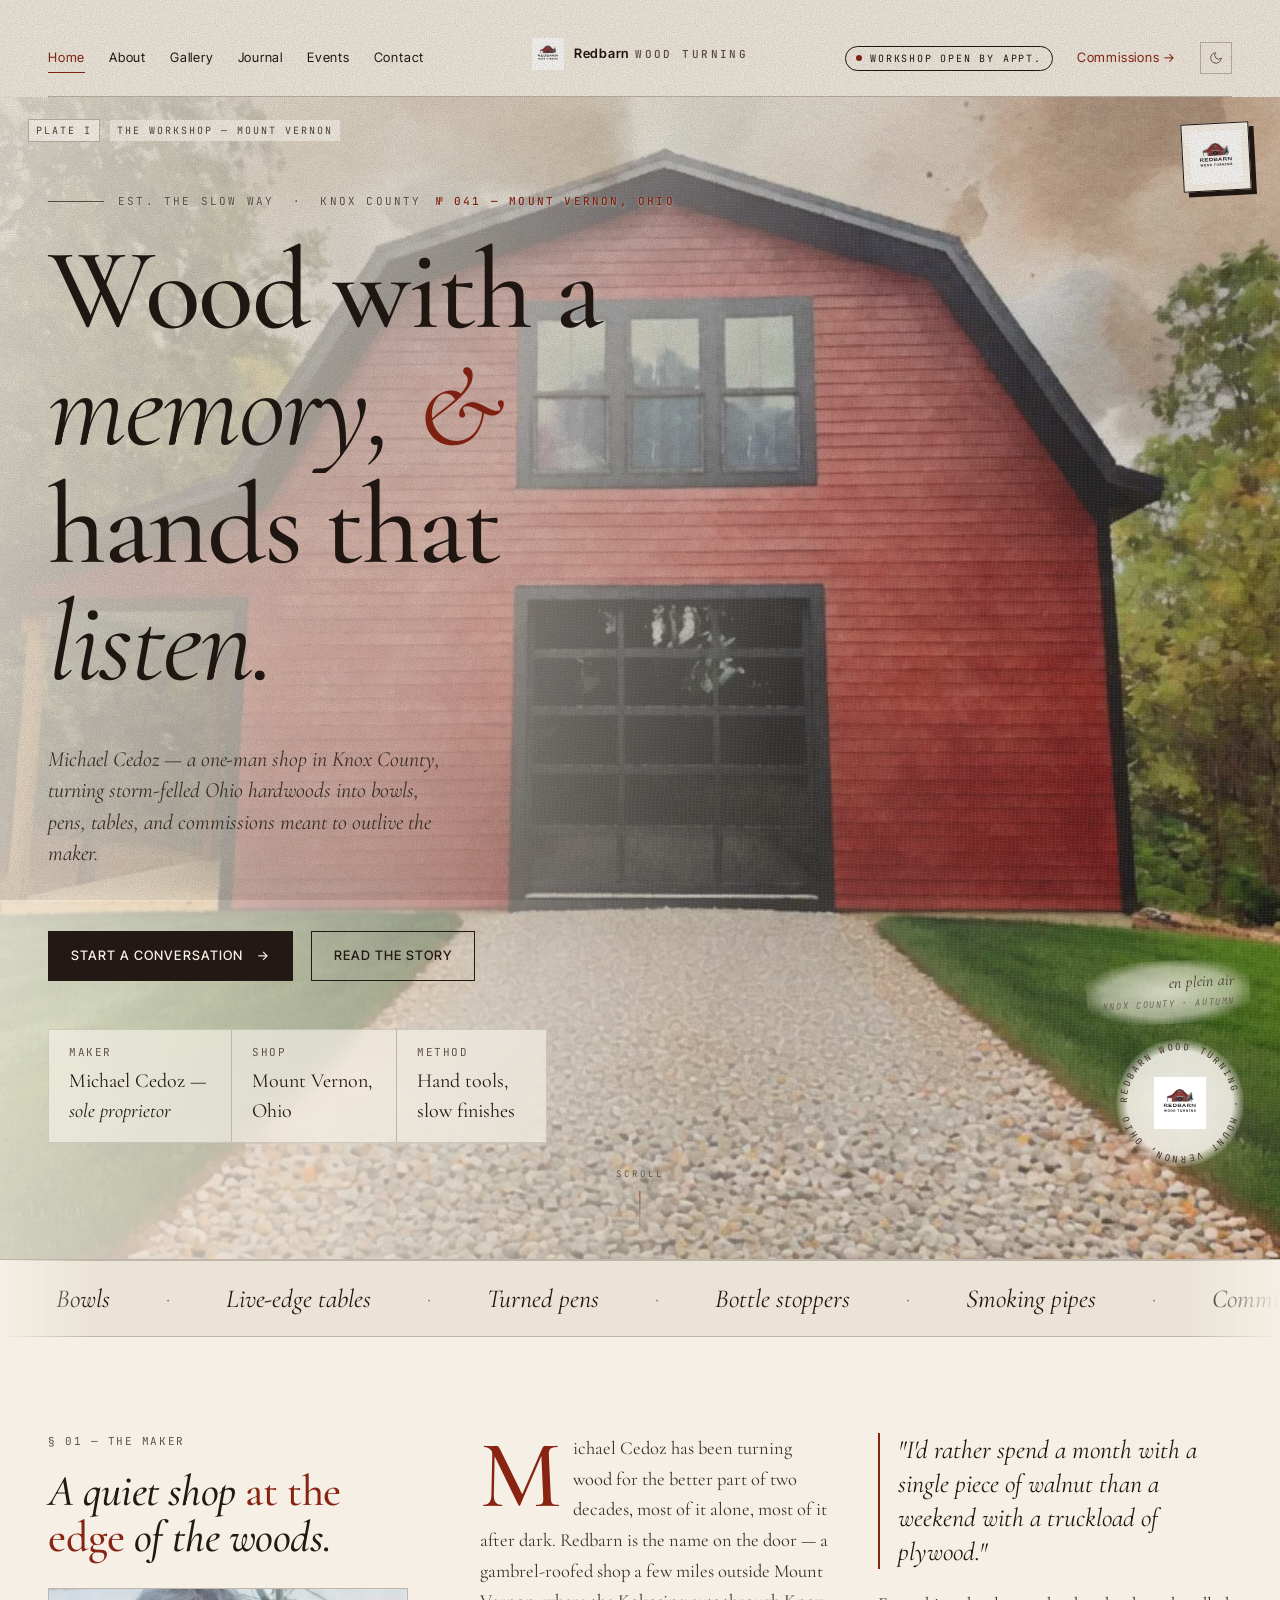
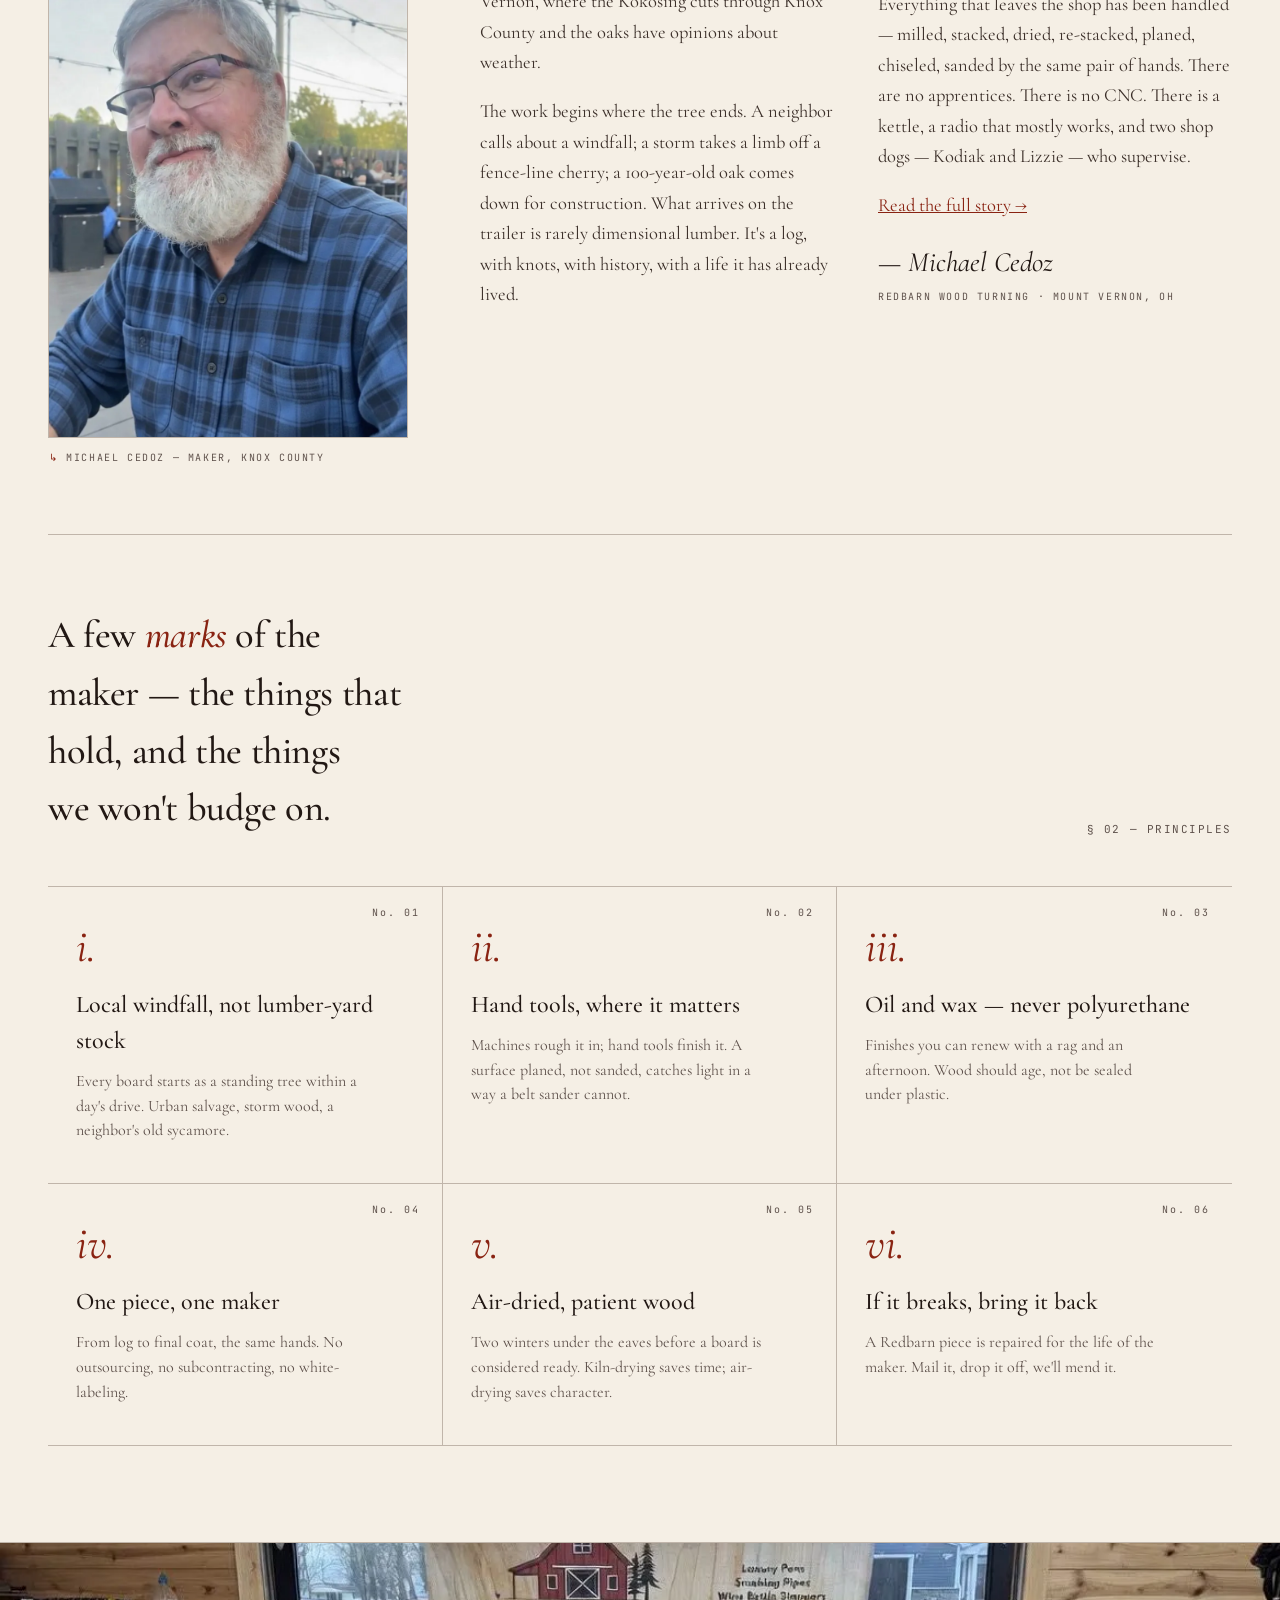
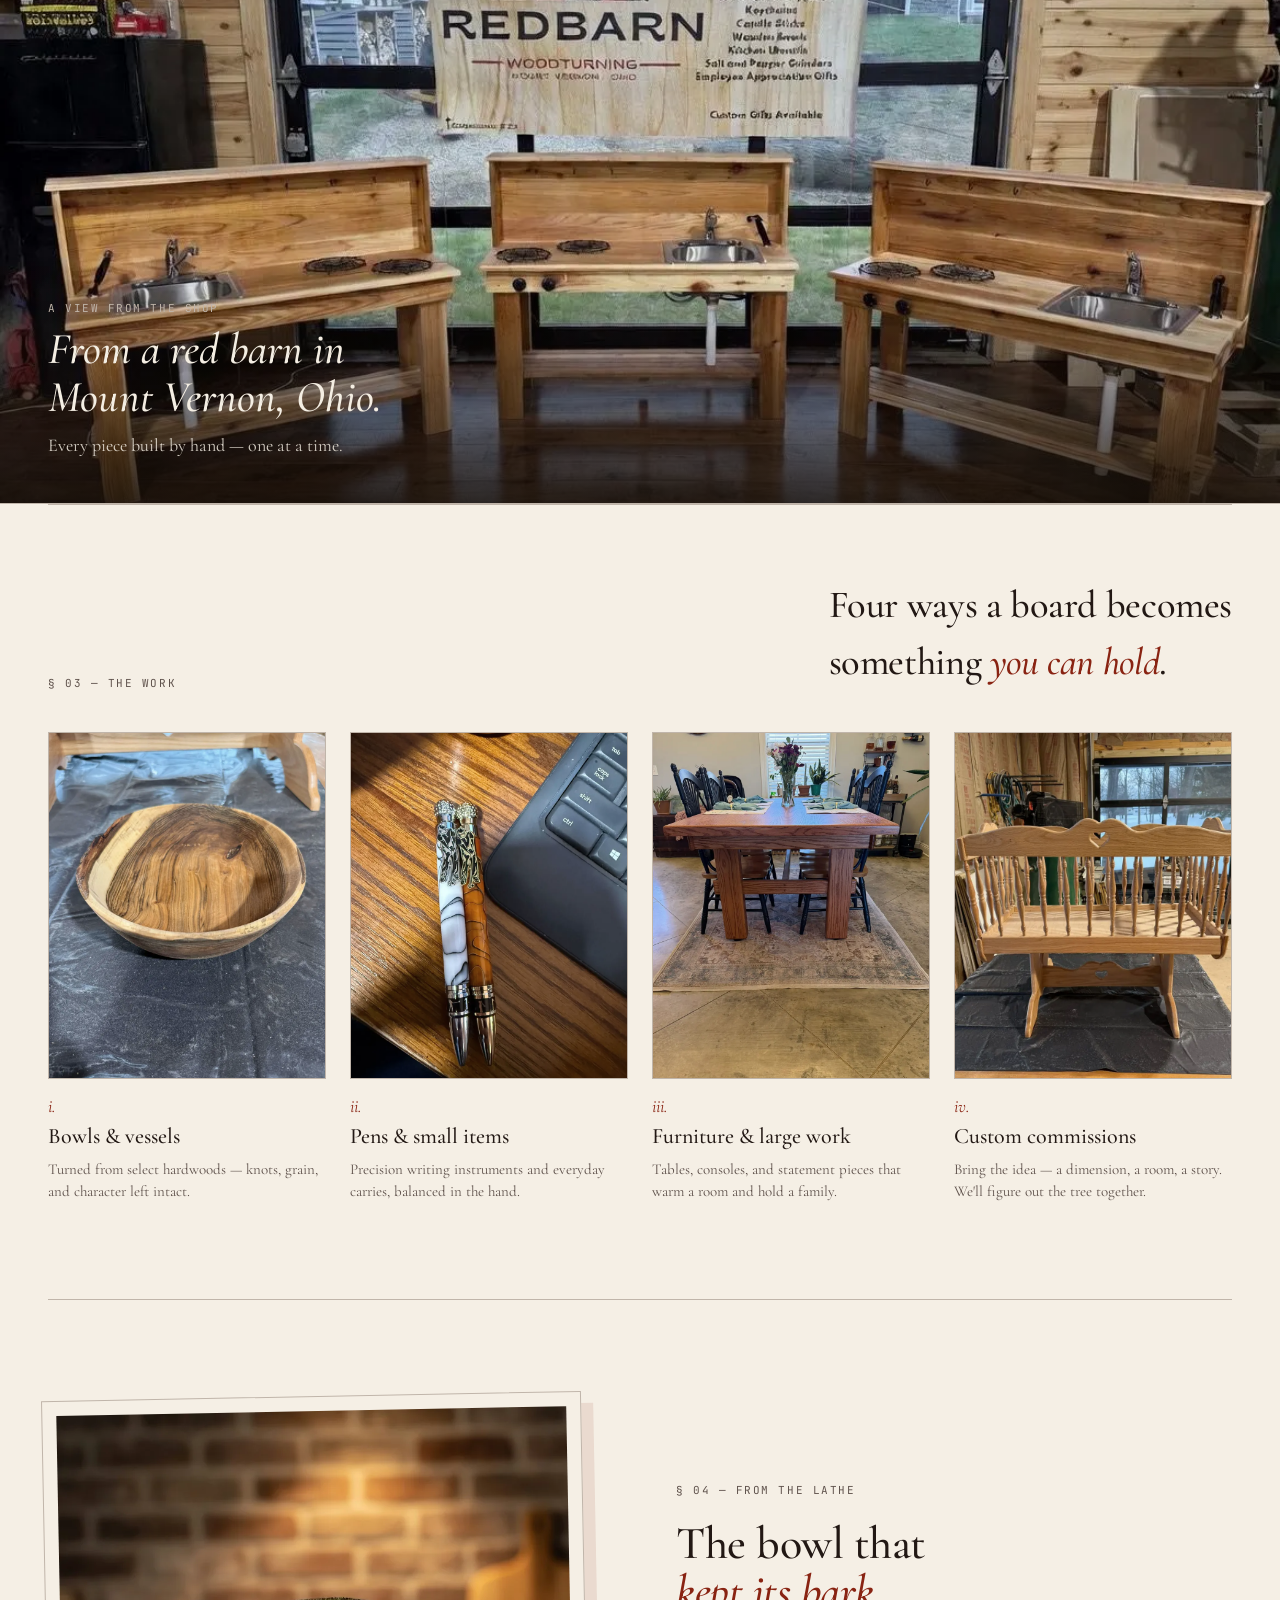
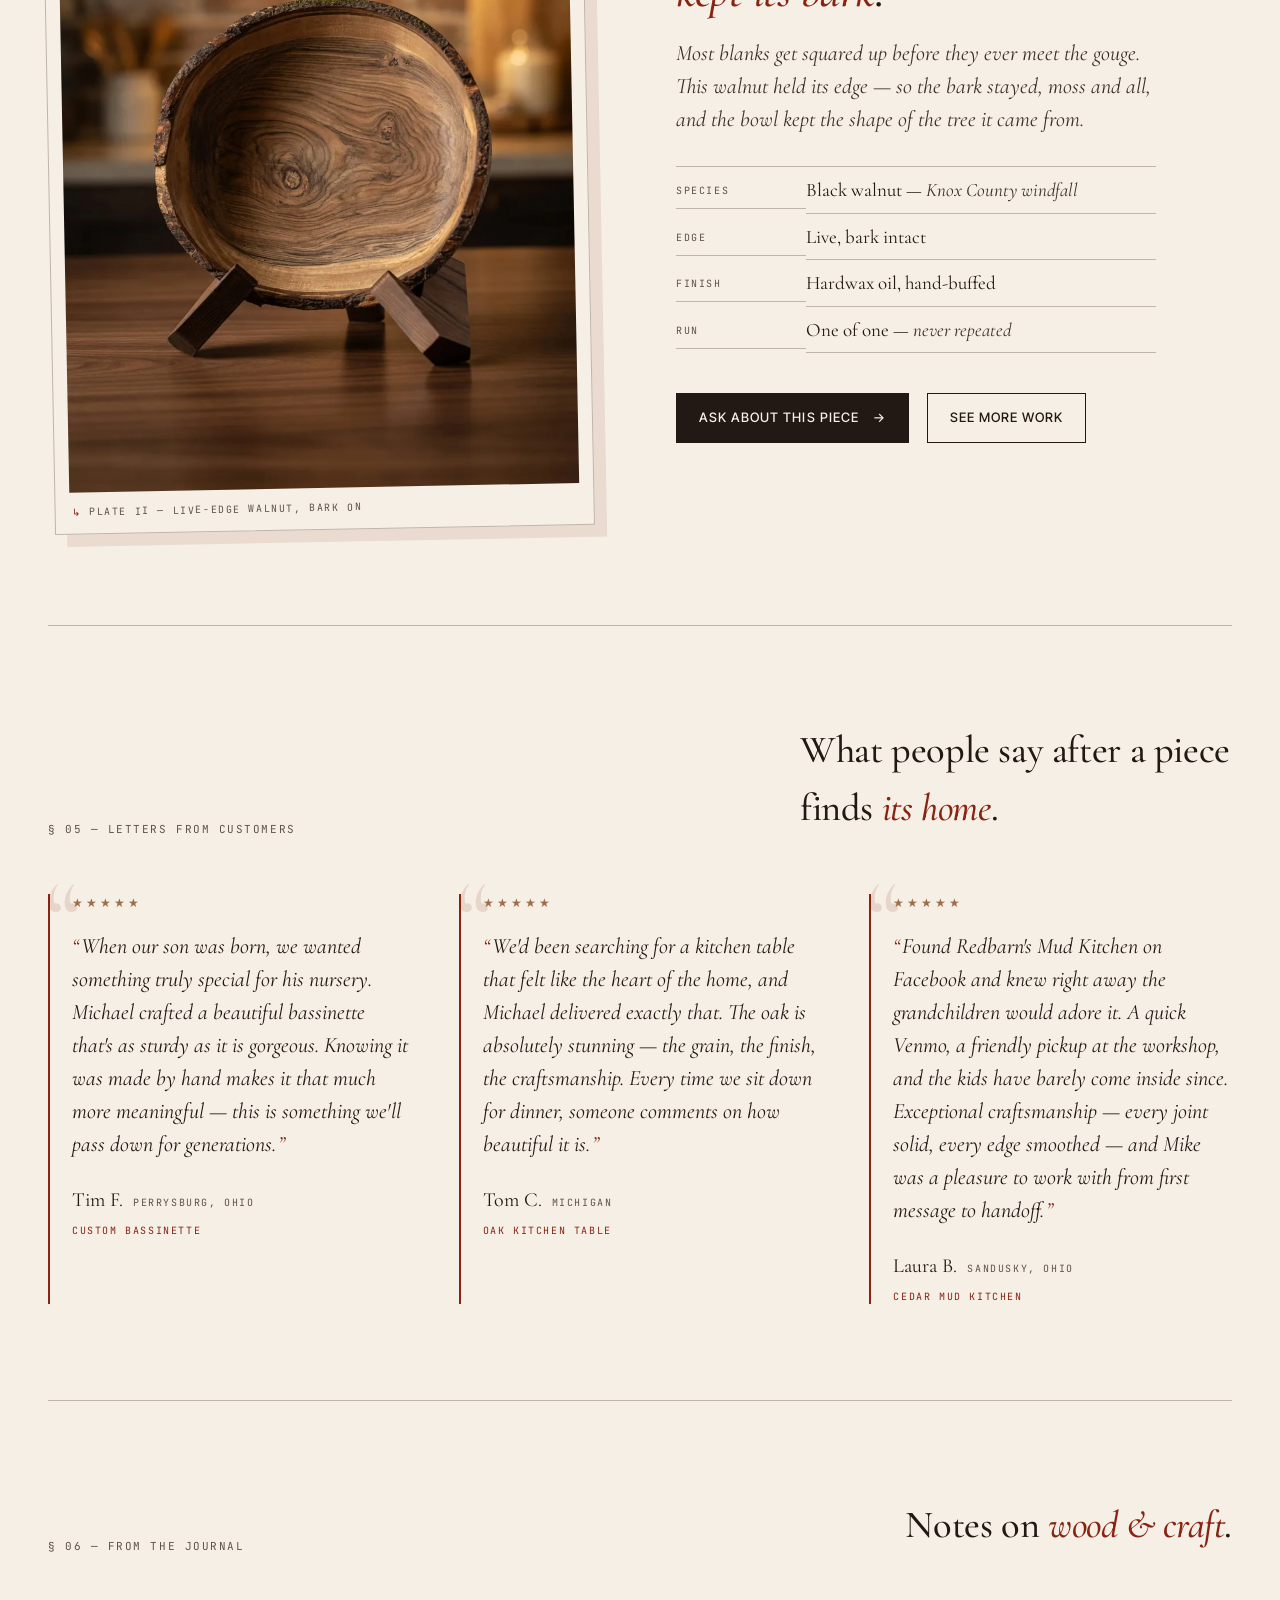
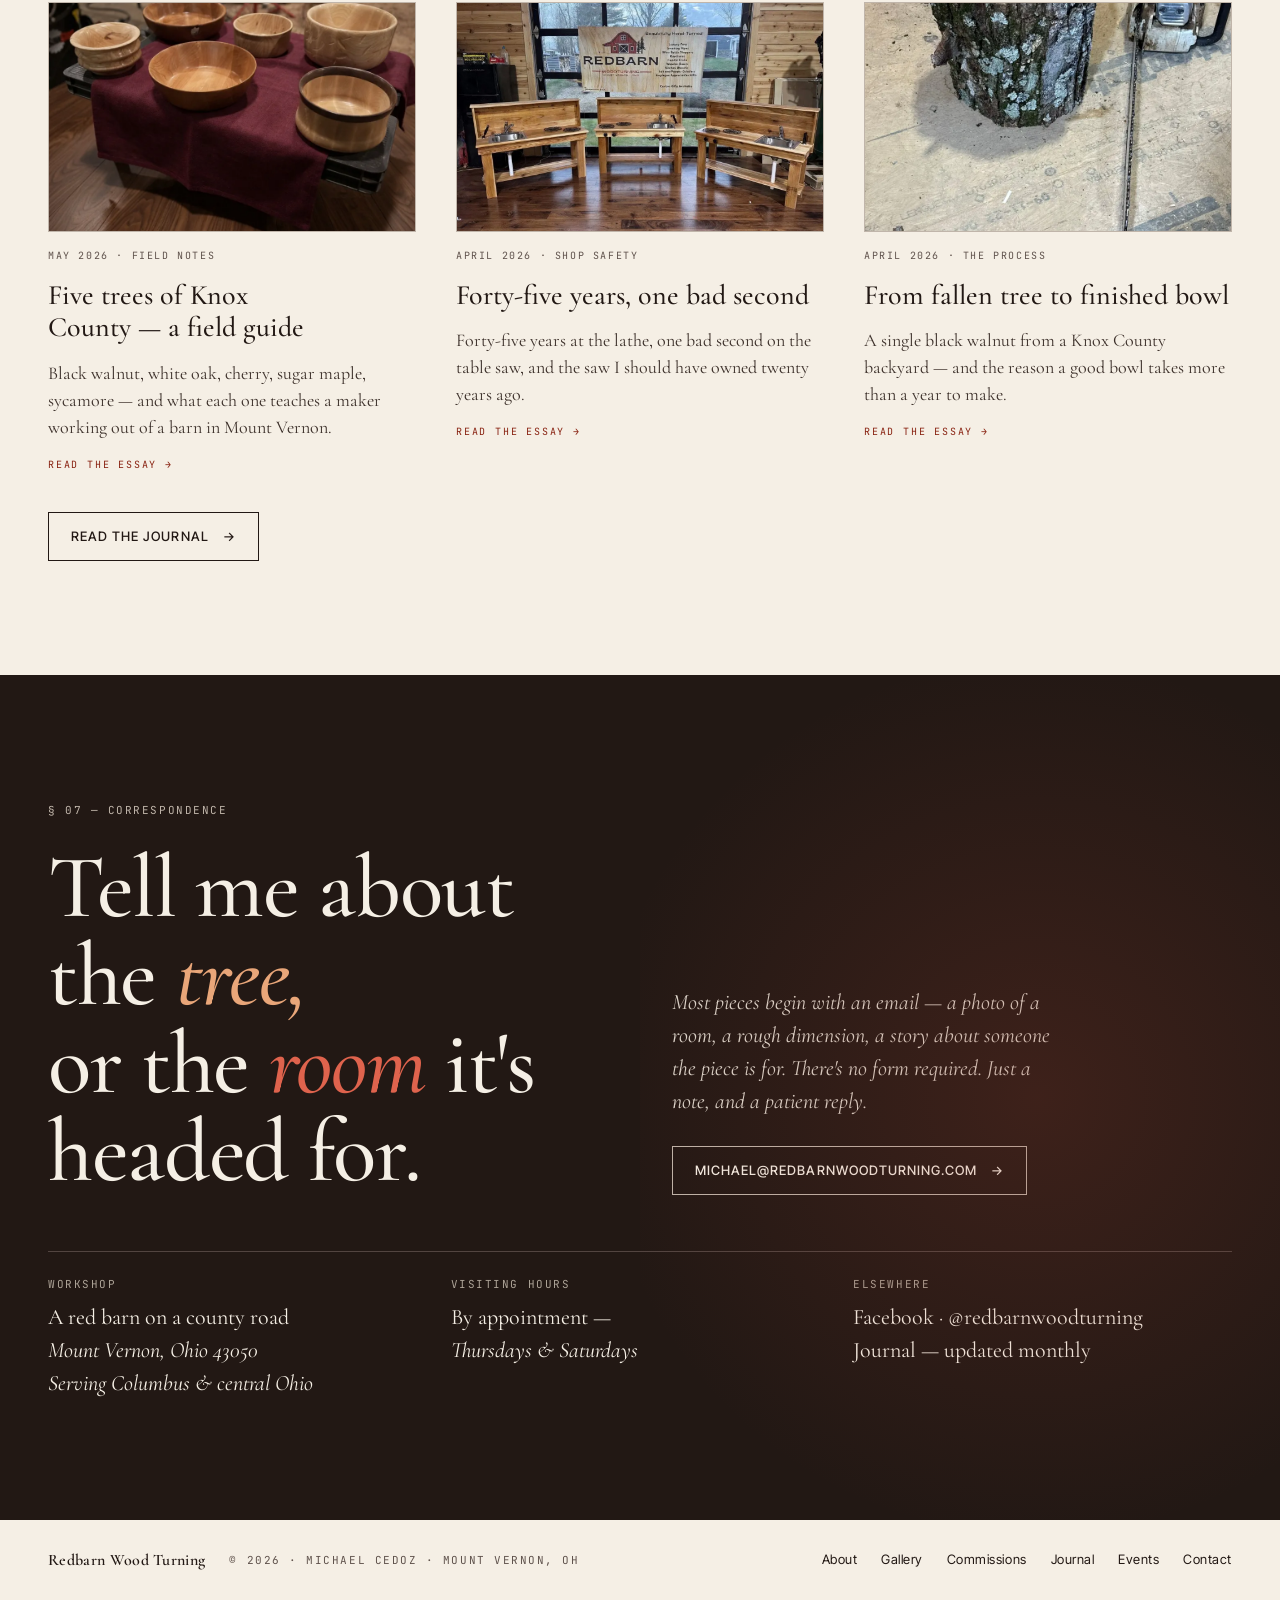
==== commit 2f265bd2: "Landing appeal pass: featured-piece section, hero spec card & turning seal, micro-interactions, mobi" ====
--- a/index.html
+++ b/index.html
@@ -155,7 +155,7 @@
     </div>
     <div class="right">
       <span class="stamp"><span class="dot"></span> Workshop open by appt.</span>
-      <a href="contact.html" class="visit">Visit &rarr;</a>
+      <a href="commissions.html" class="visit">Commissions &rarr;</a>
       <button type="button" id="paletteToggle" class="palette-toggle" aria-label="Toggle light/dark palette">
         <svg class="moon" viewBox="0 0 24 24" fill="none" stroke="currentColor" stroke-width="1.6" stroke-linecap="round" stroke-linejoin="round" aria-hidden="true"><path d="M21 12.79A9 9 0 1 1 11.21 3 7 7 0 0 0 21 12.79z"/></svg>
         <svg class="sun" viewBox="0 0 24 24" fill="none" stroke="currentColor" stroke-width="1.6" stroke-linecap="round" stroke-linejoin="round" aria-hidden="true"><circle cx="12" cy="12" r="4"/><path d="M12 2v2M12 20v2M4.93 4.93l1.41 1.41M17.66 17.66l1.41 1.41M2 12h2M20 12h2M4.93 19.07l1.41-1.41M17.66 6.34l1.41-1.41"/></svg>
@@ -189,6 +189,16 @@
 
       <div class="hero-pencil" aria-hidden="true">
         en plein air<small>Knox County &middot; autumn</small>
+      </div>
+
+      <div class="hero-seal" aria-hidden="true">
+        <svg viewBox="0 0 128 128">
+          <defs>
+            <path id="seal-ring" d="M 64,64 m -53,0 a 53,53 0 1,1 106,0 a 53,53 0 1,1 -106,0" fill="none"/>
+          </defs>
+          <text><textPath href="#seal-ring">REDBARN WOOD TURNING &#183; MOUNT VERNON, OHIO &#183;</textPath></text>
+        </svg>
+        <img src="1.svg" alt="" width="52" height="52" loading="lazy">
       </div>
 
       <div class="hero-inner">
@@ -421,10 +431,38 @@
       </div>
     </section>
 
+    <!-- FEATURED PIECE -->
+    <section class="feature" id="featured">
+      <div class="feature-media reveal">
+        <figure class="feature-frame">
+          <picture>
+            <source srcset="gallery-bark-bowl.webp" type="image/webp">
+            <img src="gallery-bark-bowl.jpg" alt="Live-edge black walnut bowl with its bark intact, displayed on a wooden stand" loading="lazy" width="880" height="1168">
+          </picture>
+          <figcaption class="cap">Plate II &mdash; live-edge walnut, bark on</figcaption>
+        </figure>
+      </div>
+      <div class="feature-body reveal">
+        <span class="mono">&sect; 04 &mdash; From the lathe</span>
+        <h3>The bowl that <em>kept its bark</em>.</h3>
+        <p class="feature-lede">Most blanks get squared up before they ever meet the gouge. This walnut held its edge &mdash; so the bark stayed, moss and all, and the bowl kept the shape of the tree it came from.</p>
+        <dl class="feature-specs">
+          <dt>Species</dt><dd>Black walnut &mdash; <em>Knox County windfall</em></dd>
+          <dt>Edge</dt><dd>Live, bark intact</dd>
+          <dt>Finish</dt><dd>Hardwax oil, hand-buffed</dd>
+          <dt>Run</dt><dd>One of one &mdash; <em>never repeated</em></dd>
+        </dl>
+        <div class="cta-row">
+          <a class="btn" href="contact.html">Ask about this piece <span class="arr">&rarr;</span></a>
+          <a class="btn ghost" href="gallery.html">See more work</a>
+        </div>
+      </div>
+    </section>
+
     <!-- TESTIMONIALS -->
     <section class="testimonials" id="letters">
       <div class="testimonials-head reveal">
-        <span class="mono">&sect; 04 &mdash; Letters from customers</span>
+        <span class="mono">&sect; 05 &mdash; Letters from customers</span>
         <h3>What people say after a piece finds <em>its home</em>.</h3>
       </div>
       <div class="testimonials-grid">
@@ -461,7 +499,7 @@
     <!-- FROM THE JOURNAL -->
     <section class="journal" id="journal-preview">
       <div class="journal-head reveal">
-        <span class="mono">&sect; 05 &mdash; From the journal</span>
+        <span class="mono">&sect; 06 &mdash; From the journal</span>
         <h3>Notes on <em>wood &amp; craft</em>.</h3>
       </div>
       <div class="blog-grid journal-preview-grid">
@@ -509,7 +547,7 @@
     <section class="contact" id="contact">
       <div class="inner">
         <div>
-          <span class="mono">&sect; 06 &mdash; Correspondence</span>
+          <span class="mono">&sect; 07 &mdash; Correspondence</span>
           <h2>Tell me about the <em>tree,</em><br>or the <span class="barn">room</span> it's headed for.</h2>
         </div>
         <div class="side reveal">
--- a/styles.css
+++ b/styles.css
@@ -131,6 +131,24 @@
 .mast a:hover { color: var(--barn); }
 .mast a.active { color: var(--barn); }
 
+/* primary links: hairline underline grows in from the left */
+.mast .left a { position: relative; }
+.mast .left a::after {
+  content: "";
+  position: absolute;
+  left: 0; bottom: -5px;
+  width: 100%; height: 1px;
+  background: var(--barn);
+  transform: scaleX(0);
+  transform-origin: right center;
+  transition: transform 0.32s cubic-bezier(.22, .61, .36, 1);
+}
+.mast .left a:hover::after,
+.mast .left a.active::after {
+  transform: scaleX(1);
+  transform-origin: left center;
+}
+
 .wordmark {
   font-family: var(--serif);
   font-weight: 500;
@@ -235,13 +253,27 @@
   border: 1px solid var(--ink);
   color: var(--paper);
   background: var(--ink);
-  transition: all 0.25s ease;
-}
-.btn:hover { background: var(--barn); border-color: var(--barn); }
+  transition: color 0.3s ease, border-color 0.3s ease;
+  position: relative;
+  overflow: hidden;
+  z-index: 0;
+}
+/* fill sweeps in from the left instead of snapping */
+.btn::before {
+  content: "";
+  position: absolute; inset: -1px;
+  background: var(--barn);
+  transform: translateX(-101%);
+  transition: transform 0.38s cubic-bezier(.22, .61, .36, 1);
+  z-index: -1;
+}
+.btn:hover { border-color: var(--barn); }
+.btn:hover::before { transform: none; }
 .btn .arr { display: inline-block; transition: transform 0.25s ease; }
 .btn:hover .arr { transform: translateX(4px); }
 .btn.ghost { background: transparent; color: var(--ink); }
-.btn.ghost:hover { background: var(--ink); color: var(--paper); }
+.btn.ghost::before { background: var(--ink); }
+.btn.ghost:hover { color: var(--paper); border-color: var(--ink); }
 .btn-outline {
   display: inline-flex; align-items: center; gap: 10px;
   font-family: var(--sans); font-size: 12px; letter-spacing: 0.06em;
@@ -253,7 +285,6 @@
 }
 .btn-outline:hover { border-color: var(--barn); color: var(--barn); }
 
-/* ---- HERO ---- */
 /* ---- HERO — full-bleed watercolor, editorial overlay ---- */
 .hero {
   position: relative;
@@ -265,8 +296,15 @@
   border-bottom: 1px solid var(--hair);
 }
 
-/* background painting + slow Ken Burns */
-.hero-bg { position: absolute; inset: 0; z-index: 0; }
+/* background painting + slow Ken Burns; the container carries a gentle
+   cursor parallax (JS sets --par-x/--par-y; inset is oversized so edges
+   never peek through) */
+.hero-bg {
+  position: absolute; inset: -24px; z-index: 0;
+  transform: translate3d(calc(var(--par-x, 0) * 1px), calc(var(--par-y, 0) * 1px), 0);
+  transition: transform 0.9s cubic-bezier(.19, .6, .28, 1);
+  will-change: transform;
+}
 .hero-bg picture,
 .hero-bg img {
   position: absolute; inset: 0;
@@ -405,16 +443,26 @@
 
 .hero-meta {
   margin-top: 48px;
-  display: flex;
-  gap: 28px;
-  align-items: flex-end;
+  display: inline-flex;
+  align-self: flex-start;
+  gap: 0;
+  align-items: stretch;
   flex-wrap: wrap;
+  background: oklch(0.97 0.012 82 / 0.62);
+  -webkit-backdrop-filter: blur(10px) saturate(1.05);
+  backdrop-filter: blur(10px) saturate(1.05);
+  border: 1px solid oklch(0.22 0.018 45 / 0.14);
+}
+html[data-palette="ink"] .hero-meta {
+  background: oklch(0.17 0.015 40 / 0.55);
+  border-color: oklch(0.9 0.01 80 / 0.14);
 }
 .hero-meta .block {
   border-left: 1px solid var(--hair);
-  padding: 4px 0 4px 16px;
-  min-width: 140px;
-}
+  padding: 14px 24px 16px 20px;
+  min-width: 150px;
+}
+.hero-meta .block:first-child { border-left: 0; }
 .hero-meta .block .mono { display: block; margin-bottom: 6px; }
 .hero-meta .block .v {
   font-family: var(--serif);
@@ -461,15 +509,17 @@
 
 .hero-pencil {
   position: absolute;
-  right: 34px; bottom: 116px;
+  right: 30px; bottom: 236px;
   z-index: 4;
   font-family: var(--serif);
   font-style: italic;
-  color: oklch(0.3 0.03 40 / 0.85);
+  color: oklch(0.3 0.03 40 / 0.92);
   font-size: 16px;
   transform: rotate(-3deg);
   text-align: right;
   letter-spacing: 0.01em;
+  padding: 10px 16px 12px;
+  background: radial-gradient(ellipse at center, oklch(0.97 0.012 82 / 0.78) 0%, oklch(0.97 0.012 82 / 0.5) 55%, transparent 78%);
 }
 .hero-pencil small {
   display: block;
@@ -477,9 +527,36 @@
   font-size: 9px;
   letter-spacing: 0.18em;
   text-transform: uppercase;
-  color: oklch(0.45 0.02 50 / 0.7);
+  color: oklch(0.45 0.02 50 / 0.8);
   margin-top: 3px;
 }
+
+/* turning seal — slow-spinning text ring around the barn mark */
+.hero-seal {
+  position: absolute;
+  right: 36px; bottom: 92px;
+  width: 128px; height: 128px;
+  z-index: 4;
+  display: flex; align-items: center; justify-content: center;
+  background: radial-gradient(circle, oklch(0.98 0.01 82 / 0.92) 0%, oklch(0.98 0.01 82 / 0.85) 58%, transparent 72%);
+  border-radius: 50%;
+}
+.hero-seal svg {
+  position: absolute; inset: 0;
+  width: 100%; height: 100%;
+  animation: seal-spin 46s linear infinite;
+}
+.hero-seal svg text {
+  font-family: var(--mono);
+  font-size: 9.2px;
+  letter-spacing: 0.2em;
+  fill: oklch(0.33 0.03 40);
+}
+.hero-seal img {
+  width: 52px; height: 52px;
+  object-fit: contain;
+}
+@keyframes seal-spin { to { transform: rotate(1turn); } }
 
 /* scroll cue */
 .hero-scroll {
@@ -531,7 +608,10 @@
   background: var(--paper-2);
   overflow: hidden;
   white-space: nowrap;
-}
+  -webkit-mask-image: linear-gradient(90deg, transparent, #000 7%, #000 93%, transparent);
+  mask-image: linear-gradient(90deg, transparent, #000 7%, #000 93%, transparent);
+}
+.ribbon:hover .ribbon-track { animation-play-state: paused; }
 .ribbon-track {
   display: inline-flex;
   gap: 56px;
@@ -809,6 +889,94 @@
   line-height: 1.5;
   color: var(--ink-soft);
 }
+
+/* ---- FEATURED PIECE ---- */
+.feature {
+  padding: 96px 0;
+  border-top: 1px solid var(--hair);
+  display: grid;
+  grid-template-columns: minmax(0, 540px) 1fr;
+  gap: 88px;
+  align-items: center;
+}
+.feature-frame {
+  position: relative;
+  border: 1px solid var(--hair);
+  background: var(--paper);
+  padding: 14px 14px 0;
+  transform: rotate(-1.1deg);
+  box-shadow: 12px 12px 0 oklch(0.42 0.14 32 / 0.1);
+}
+html[data-palette="ink"] .feature-frame {
+  background: var(--paper-2);
+  box-shadow: 12px 12px 0 oklch(0.62 0.14 32 / 0.14);
+}
+.feature-frame img { width: 100%; height: auto; }
+.feature-frame .cap {
+  display: block;
+  padding: 12px 2px 14px;
+  font-family: var(--mono);
+  font-size: 10px;
+  letter-spacing: 0.16em;
+  text-transform: uppercase;
+  color: var(--ink-soft);
+}
+.feature-frame .cap::before { content: "↳ "; color: var(--barn); }
+.feature-body .mono { display: block; margin-bottom: 20px; }
+.feature-body h3 {
+  font-family: var(--serif);
+  font-weight: 500;
+  font-size: clamp(32px, 3.6vw, 52px);
+  line-height: 1.05;
+  letter-spacing: -0.01em;
+  margin: 0 0 22px;
+  max-width: 16ch;
+  text-wrap: balance;
+}
+.feature-body h3 em { font-style: italic; color: var(--barn); }
+.feature-lede {
+  font-family: var(--serif);
+  font-style: italic;
+  font-size: 22px;
+  line-height: 1.5;
+  color: var(--ink-2);
+  margin: 0 0 14px;
+  max-width: 50ch;
+}
+.feature-body > p:not(.feature-lede) {
+  font-family: var(--serif);
+  font-size: 17.5px;
+  line-height: 1.6;
+  color: var(--ink-soft);
+  margin: 0;
+  max-width: 52ch;
+}
+.feature-specs {
+  display: grid;
+  grid-template-columns: 130px 1fr;
+  margin: 30px 0 34px;
+  max-width: 480px;
+  border-top: 1px solid var(--hair);
+}
+.feature-specs dt {
+  font-family: var(--mono);
+  font-size: 10px;
+  letter-spacing: 0.16em;
+  text-transform: uppercase;
+  color: var(--ink-soft);
+  padding: 11px 0 10px;
+  border-bottom: 1px solid var(--hair);
+  align-self: center;
+}
+.feature-specs dd {
+  margin: 0;
+  font-family: var(--serif);
+  font-size: 19px;
+  color: var(--ink);
+  padding: 9px 0 8px;
+  border-bottom: 1px solid var(--hair);
+}
+.feature-specs dd em { font-style: italic; color: var(--ink-2); }
 
 /* ---- WORKSHOP BANNER ---- */
 .workshop-banner {
@@ -973,8 +1141,8 @@
   color: var(--paper);
   border-color: oklch(0.78 0.02 70);
 }
+.contact .side a.btn::before { background: var(--paper); }
 .contact .side a.btn:hover {
-  background: var(--paper);
   color: var(--ink);
   border-color: var(--paper);
 }
@@ -1727,6 +1895,35 @@
 }
 .strip-card:hover .sc-img::after { opacity: 1; transform: none; }
 
+/* framed images lift onto a barn-red offset plate on hover — echoes the
+   hard-shadowed hero stamp */
+.strip-card .sc-img,
+.blog-card-image {
+  transition: box-shadow 0.35s ease;
+}
+.strip-card:hover .sc-img,
+.blog-card:hover .blog-card-image {
+  box-shadow: 8px 8px 0 oklch(0.42 0.14 32 / 0.16);
+}
+html[data-palette="ink"] .strip-card:hover .sc-img,
+html[data-palette="ink"] .blog-card:hover .blog-card-image {
+  box-shadow: 8px 8px 0 oklch(0.62 0.14 32 / 0.22);
+}
+
+/* grids: children entering together arrive as a cascade, not a block */
+.js .marks-grid > .reveal:nth-child(2),
+.js .strip-grid > .reveal:nth-child(2),
+.js .testimonials-grid > .reveal:nth-child(2),
+.js .journal-preview-grid > .reveal:nth-child(2) { transition-delay: 0.1s; }
+.js .marks-grid > .reveal:nth-child(3),
+.js .strip-grid > .reveal:nth-child(3),
+.js .testimonials-grid > .reveal:nth-child(3),
+.js .journal-preview-grid > .reveal:nth-child(3) { transition-delay: 0.2s; }
+.js .marks-grid > .reveal:nth-child(4),
+.js .strip-grid > .reveal:nth-child(4) { transition-delay: 0.3s; }
+.js .marks-grid > .reveal:nth-child(5) { transition-delay: 0.4s; }
+.js .marks-grid > .reveal:nth-child(6) { transition-delay: 0.5s; }
+
 /* testimonials: oversized ghost quotation mark behind each letter */
 .testimonial { position: relative; }
 .testimonial::before {
@@ -1766,9 +1963,33 @@
   :root { --page-pad-x: 24px; }
   .hero { min-height: auto; align-items: flex-start; }
   .hero-inner { padding: 56px var(--page-pad-x) 88px; justify-content: flex-start; }
-  .hero-pencil, .hero-stamp, .hero-scroll { display: none; }
+  .hero-pencil, .hero-stamp, .hero-scroll, .hero-seal { display: none; }
+  /* small screens put type straight over the painting — wash it near-opaque */
+  .hero-veil {
+    background:
+      linear-gradient(175deg,
+        oklch(0.965 0.013 82 / 0.94) 0%,
+        oklch(0.955 0.015 82 / 0.86) 46%,
+        oklch(0.945 0.018 80 / 0.72) 78%,
+        oklch(0.93 0.02 80 / 0.55) 100%);
+  }
+  html[data-palette="ink"] .hero-veil {
+    background:
+      linear-gradient(175deg,
+        oklch(0.16 0.015 40 / 0.94) 0%,
+        oklch(0.17 0.017 40 / 0.87) 46%,
+        oklch(0.18 0.018 40 / 0.74) 78%,
+        oklch(0.2 0.02 40 / 0.58) 100%);
+  }
+  .hero-meta { display: flex; align-self: stretch; }
+  .hero-meta .block { flex: 1 1 40%; border-left: 0; border-top: 1px solid var(--hair); }
+  .hero-meta .block:first-child { border-top: 0; }
+  .hero-meta .block:nth-child(2) { border-top: 0; border-left: 1px solid var(--hair); }
   .about { grid-template-columns: 1fr; gap: 48px; padding: 64px 0; }
   .about-body { columns: 1; }
+  .feature { grid-template-columns: 1fr; gap: 48px; padding: 64px 0; }
+  .feature-media { max-width: 440px; }
+  .feature-frame { transform: rotate(-0.8deg); }
   .marks-grid { grid-template-columns: 1fr; }
   .mark { border-right: 0 !important; }
   .process-steps { grid-template-columns: 1fr; }
@@ -1842,6 +2063,8 @@
   }
   html { scroll-behavior: auto; }
   .ribbon-track { animation: none; }
+  .hero-bg { transform: none; }
   .hero-bg img { animation: none; transform: scale(1.08); }
+  .hero-seal svg { animation: none; }
   .js .hero-title .line > span { transform: none !important; }
 }
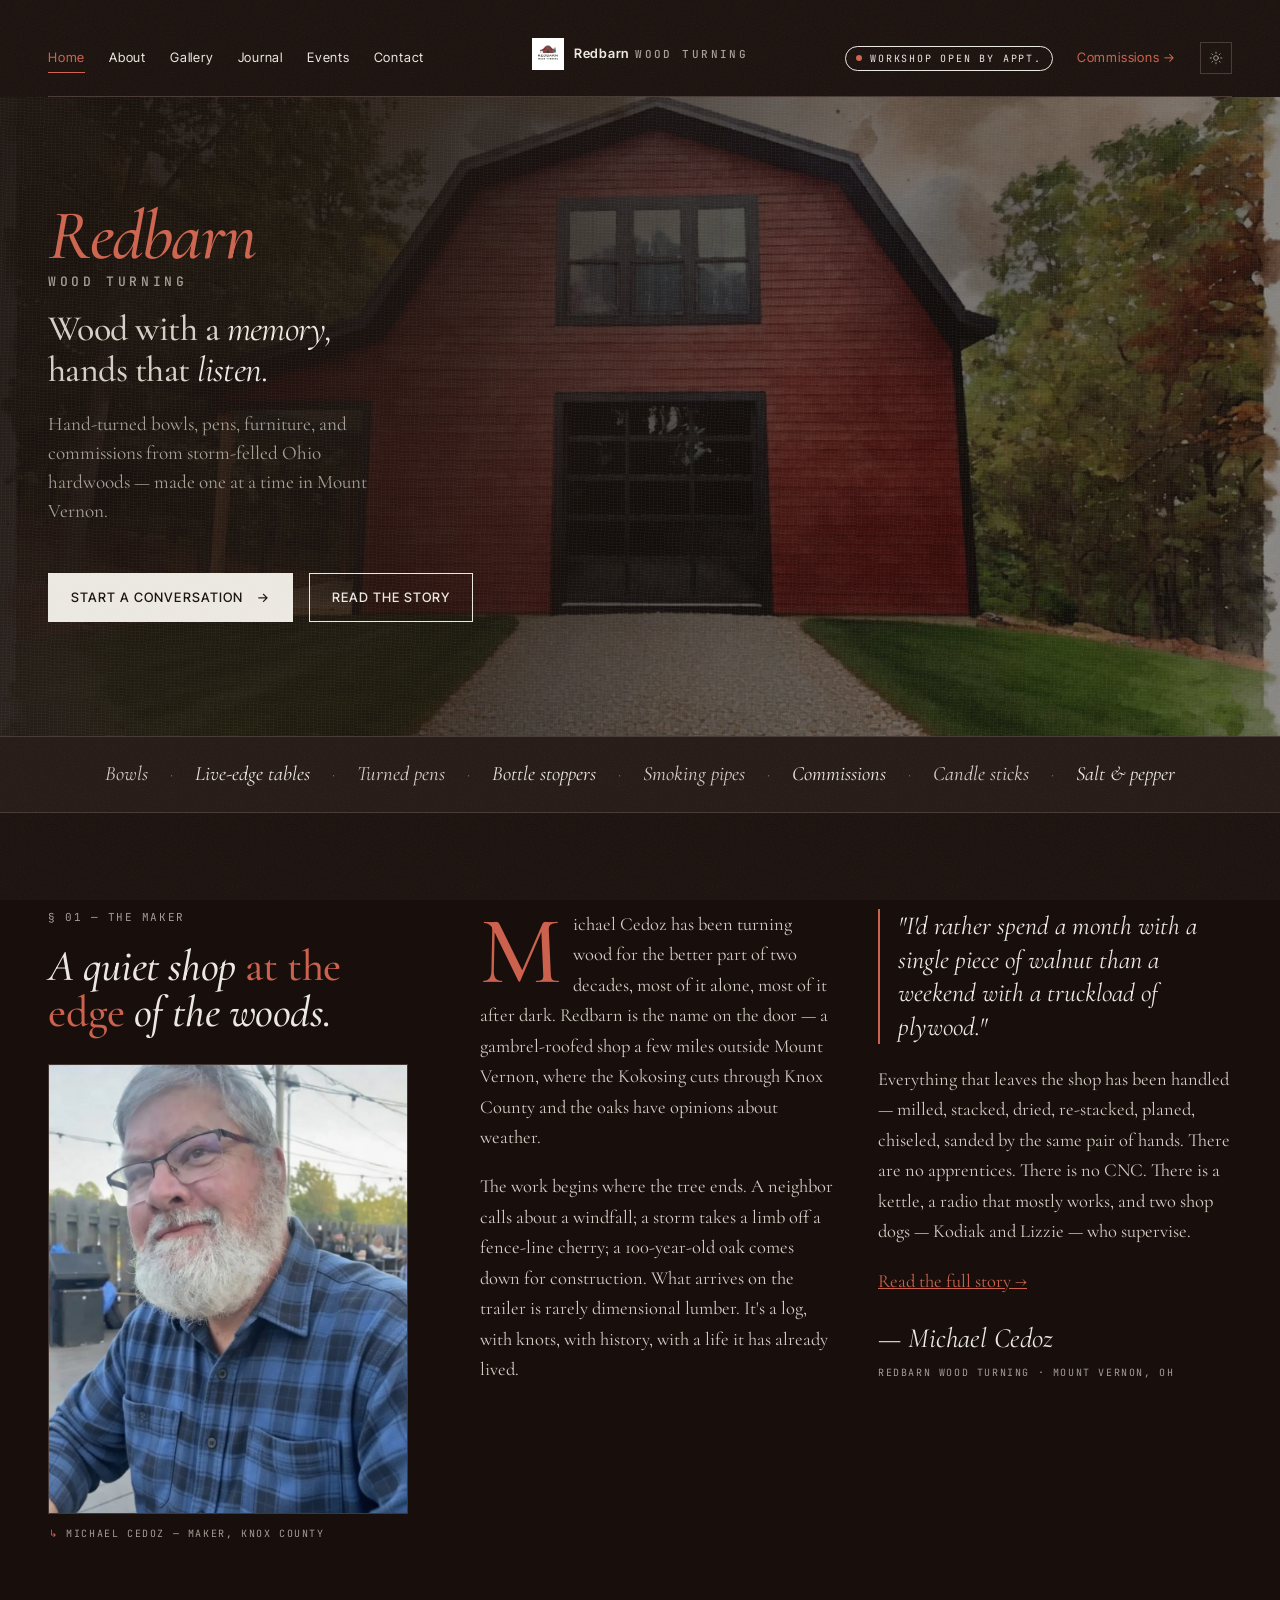
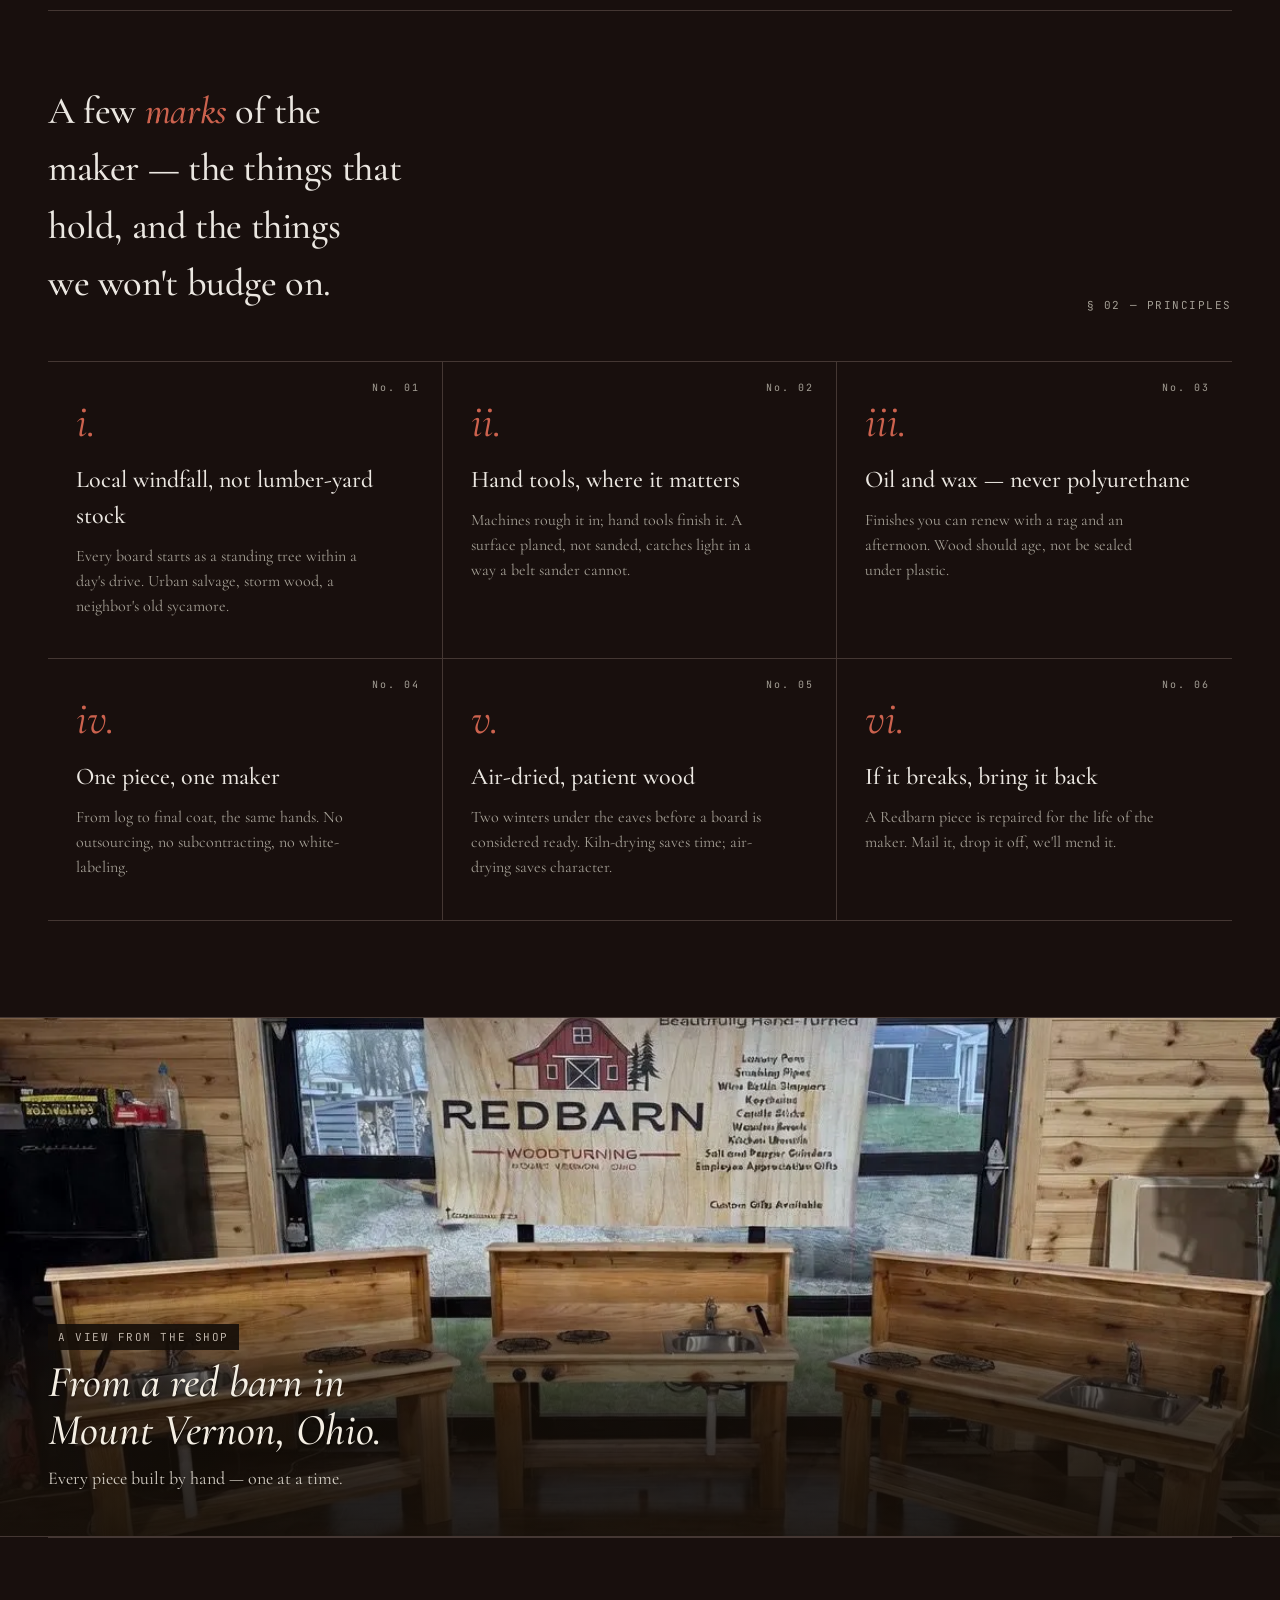
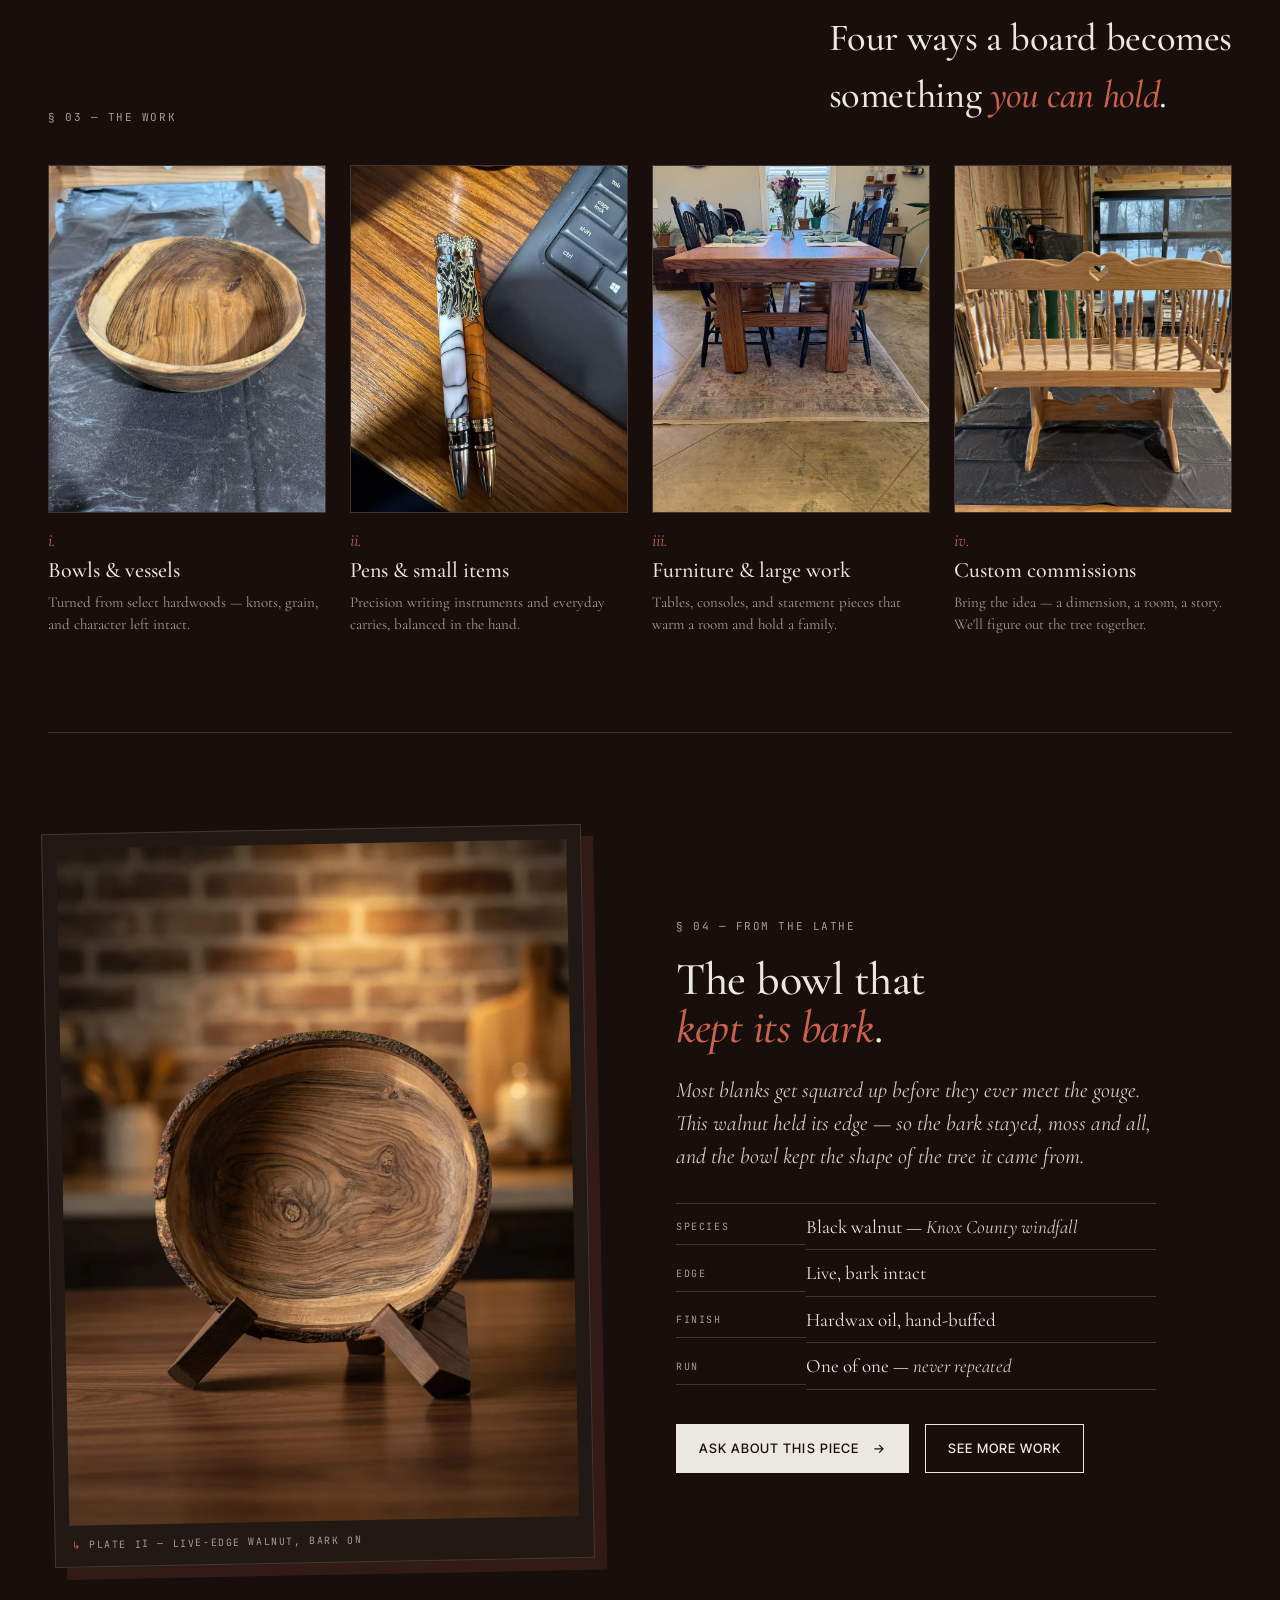
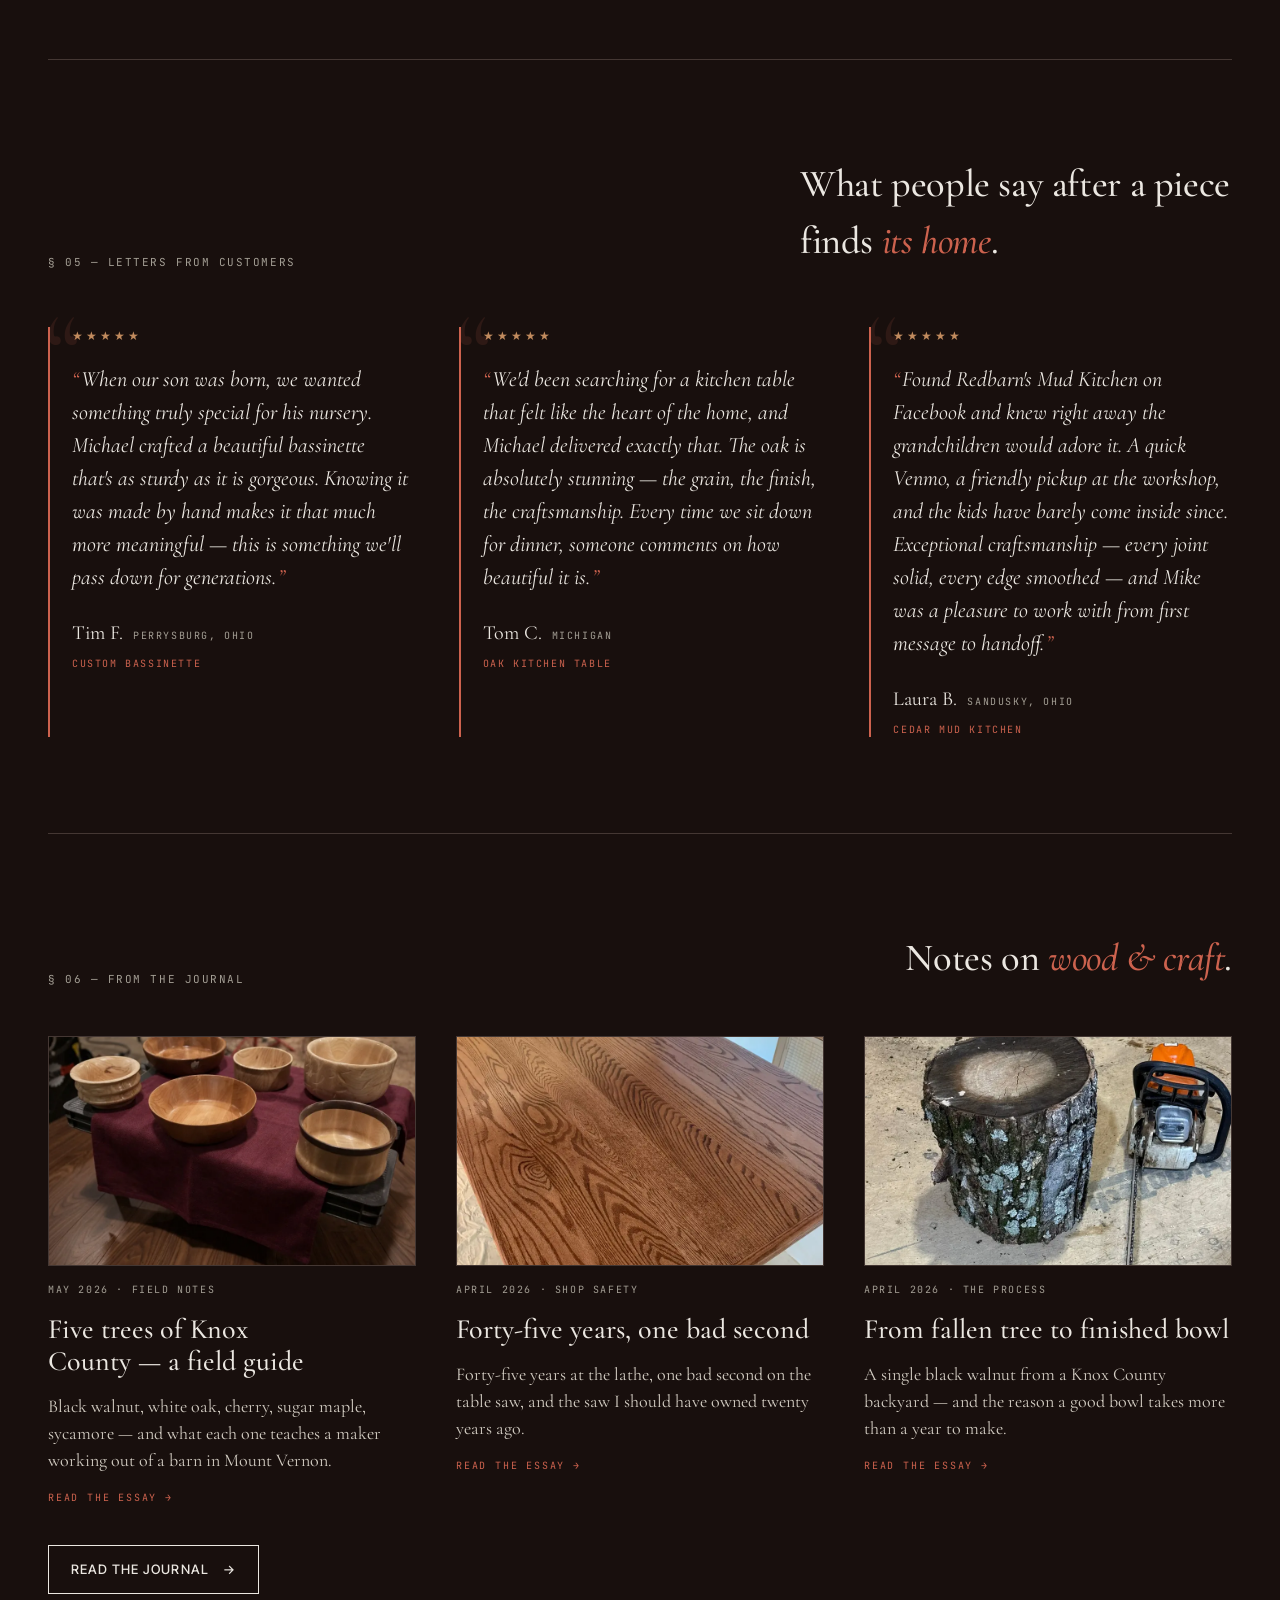
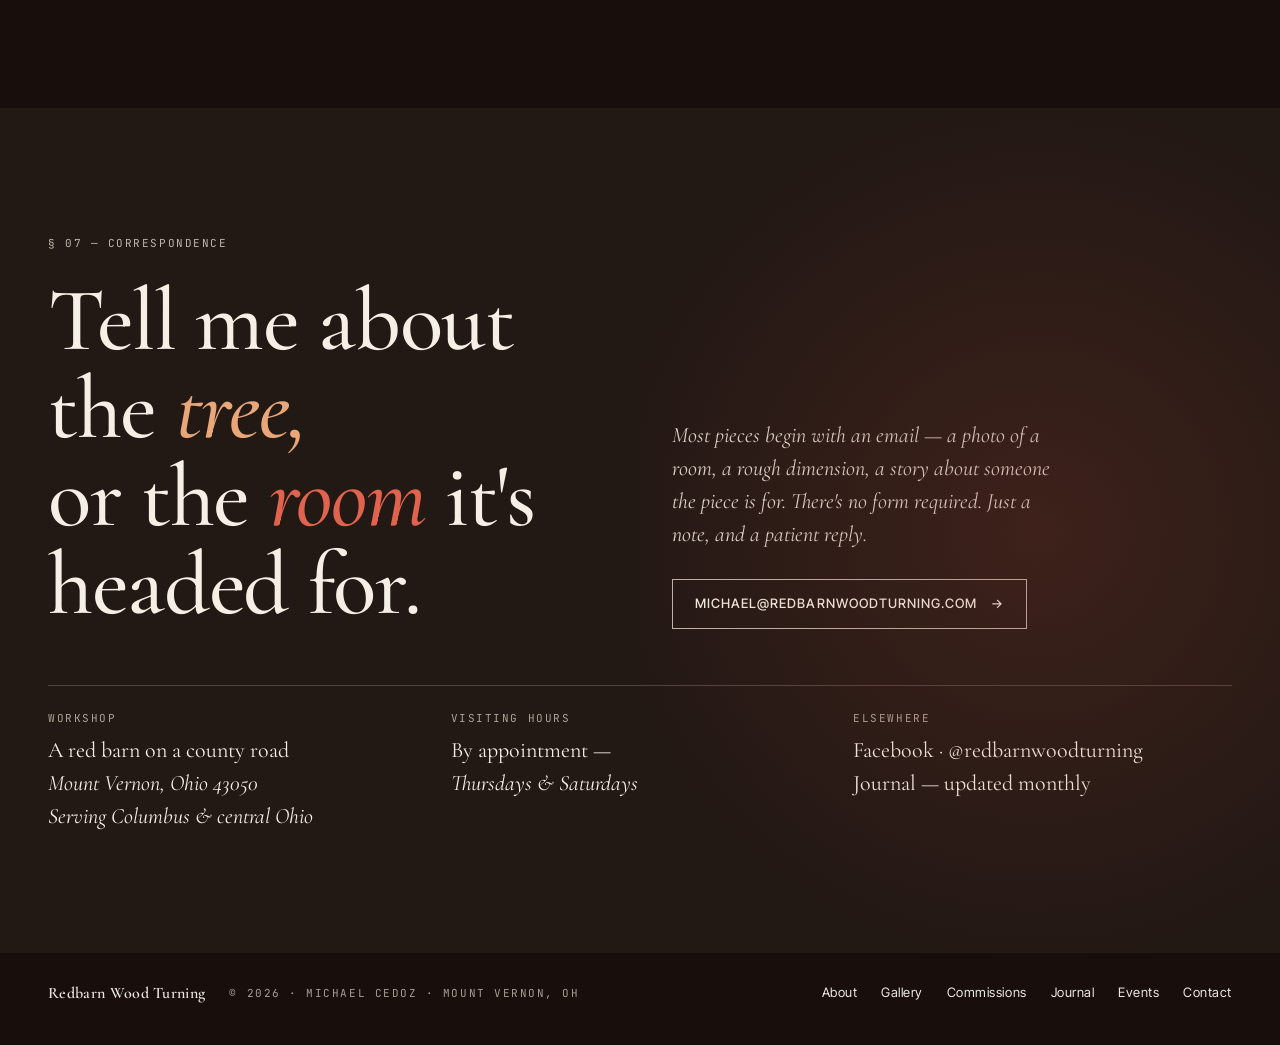
==== commit 2dbdac48: "Calm the landing page and make ink the default palette. Strip continuous hero motion and clutter, ti" ====
--- a/index.html
+++ b/index.html
@@ -16,6 +16,9 @@
 <meta property="og:type" content="website">
 <meta property="og:url" content="https://redbarnwoodturning.com/">
 <meta property="og:image" content="https://redbarnwoodturning.com/og-card.jpg">
+<meta property="og:image:width" content="1200">
+<meta property="og:image:height" content="630">
+<meta property="og:image:alt" content="Watercolor of a red gambrel-roofed barn among autumn trees — Redbarn Wood Turning, Mount Vernon, Ohio">
 <meta property="og:locale" content="en_US">
 
 <!-- Twitter Card -->
@@ -97,23 +100,10 @@
 }
 </script>
 
-<!-- BreadcrumbList -->
-<script type="application/ld+json">
-{
-  "@context": "https://schema.org",
-  "@type": "BreadcrumbList",
-  "itemListElement": [{
-    "@type": "ListItem",
-    "position": 1,
-    "name": "Home",
-    "item": "https://redbarnwoodturning.com/"
-  }]
-}
-</script>
 
 <!-- Palette init (prevents FOUC) -->
 <script>
-(function(){ try { document.documentElement.classList.add('js'); var p = localStorage.getItem('redbarn-palette'); if (p && p !== 'cream') document.documentElement.dataset.palette = p; } catch(e){} })();
+(function(){ try { var p = localStorage.getItem('redbarn-palette'); if (p !== 'cream') document.documentElement.dataset.palette = 'ink'; } catch(e){ document.documentElement.dataset.palette = 'ink'; } })();
 </script>
 
 <!-- Preconnect & Fonts -->
@@ -123,9 +113,10 @@
 
 <!-- Favicon & Theme -->
 <link rel="alternate" type="application/rss+xml" title="Redbarn Wood Turning Blog" href="feed.xml">
+<link rel="icon" href="favicon.ico" sizes="32x32">
 <link rel="icon" href="favicon.svg" type="image/svg+xml">
 <link rel="apple-touch-icon" href="apple-touch-icon.png">
-<meta name="theme-color" content="#8B2500">
+<meta name="theme-color" content="#1a1410">
 
 <!-- CSS -->
 <link rel="stylesheet" href="styles.css">
@@ -166,88 +157,42 @@
     </div>
   </header>
 
-  <main id="main">
-
-    <!-- HERO — full-bleed watercolor, editorial overlay -->
+  <main id="main" tabindex="-1">
+
+    <!-- HERO — full-bleed watercolor, calm editorial -->
     <section class="hero">
       <div class="hero-bg" aria-hidden="true">
         <picture>
           <source type="image/webp" srcset="hero-barn-watercolor-600.webp 600w, hero-barn-watercolor-900.webp 900w, hero-barn-watercolor.webp 1168w" sizes="100vw">
-          <img src="hero-barn-watercolor.png" alt="" width="1168" height="880" fetchpriority="high">
+          <img src="hero-barn-watercolor.jpg" alt="" width="1168" height="880" fetchpriority="high">
         </picture>
         <div class="hero-veil"></div>
       </div>
 
-      <div class="hero-frame-tag" aria-hidden="true">
-        <span class="tag">Plate I</span>
-        <span>The workshop &mdash; Mount Vernon</span>
-      </div>
-
-      <div class="hero-stamp" aria-hidden="true">
-        <img src="1.svg" alt="">
-      </div>
-
-      <div class="hero-pencil" aria-hidden="true">
-        en plein air<small>Knox County &middot; autumn</small>
-      </div>
-
-      <div class="hero-seal" aria-hidden="true">
-        <svg viewBox="0 0 128 128">
-          <defs>
-            <path id="seal-ring" d="M 64,64 m -53,0 a 53,53 0 1,1 106,0 a 53,53 0 1,1 -106,0" fill="none"/>
-          </defs>
-          <text><textPath href="#seal-ring">REDBARN WOOD TURNING &#183; MOUNT VERNON, OHIO &#183;</textPath></text>
-        </svg>
-        <img src="1.svg" alt="" width="52" height="52" loading="lazy">
-      </div>
-
       <div class="hero-inner">
-        <div class="eyebrow reveal">
-          <span class="bar"></span>
-          <span>Est. the slow way &nbsp;&middot;&nbsp; Knox County</span>
-          <span class="barn">&numero; 041 &mdash; Mount Vernon, Ohio</span>
-        </div>
+        <p class="hero-brand reveal">
+          <em>Redbarn</em>
+          <span class="hero-brand-sub">Wood Turning</span>
+        </p>
 
         <h1 class="hero-title reveal">
-          <span class="line"><span>Wood with a</span></span>
-          <span class="line"><span><span class="i">memory,</span><span class="amp"> &amp; </span></span></span>
-          <span class="line"><span>hands that</span></span>
-          <span class="line"><span class="i">listen.</span></span>
+          Wood with a <span class="i">memory,</span><br>
+          hands that <span class="i">listen.</span>
         </h1>
 
         <p class="hero-lede reveal">
-          Michael Cedoz &mdash; a one-man shop in Knox County, turning storm-felled Ohio hardwoods into bowls, pens, tables, and commissions meant to outlive the maker.
+          Hand-turned bowls, pens, furniture, and commissions from storm-felled Ohio hardwoods &mdash; made one at a time in Mount Vernon.
         </p>
 
         <div class="cta-row reveal">
           <a class="btn" href="contact.html">Start a conversation <span class="arr">&rarr;</span></a>
           <a class="btn ghost" href="about.html">Read the story</a>
         </div>
-
-        <div class="hero-meta reveal">
-          <div class="block">
-            <span class="mono">Maker</span>
-            <span class="v">Michael Cedoz &mdash;<br><em>sole proprietor</em></span>
-          </div>
-          <div class="block">
-            <span class="mono">Shop</span>
-            <span class="v">Mount Vernon,<br>Ohio</span>
-          </div>
-          <div class="block">
-            <span class="mono">Method</span>
-            <span class="v">Hand tools,<br>slow finishes</span>
-          </div>
-        </div>
-      </div>
-
-      <a class="hero-scroll" href="#about" aria-label="Scroll to content">
-        <span class="mono">Scroll</span>
-        <span class="scroll-line" aria-hidden="true"></span>
-      </a>
-    </section>
-
-    <!-- RIBBON -->
-    <div class="ribbon" aria-hidden="true">
+      </div>
+    </section>
+
+    <!-- PRODUCT LINE — static -->
+    <div class="ribbon" aria-label="Work offered">
       <div class="ribbon-track">
         <span class="item">Bowls</span><span class="sep">&middot;</span>
         <span class="item"><em>Live-edge tables</em></span><span class="sep">&middot;</span>
@@ -256,19 +201,7 @@
         <span class="item">Smoking pipes</span><span class="sep">&middot;</span>
         <span class="item"><em>Commissions</em></span><span class="sep">&middot;</span>
         <span class="item">Candle sticks</span><span class="sep">&middot;</span>
-        <span class="item"><em>Salt &amp; pepper</em></span><span class="sep">&middot;</span>
-        <span class="item">Heirloom boxes</span><span class="sep">&middot;</span>
-        <span class="item"><em>Kitchen tables</em></span><span class="sep">&middot;</span>
-        <span class="item">Bowls</span><span class="sep">&middot;</span>
-        <span class="item"><em>Live-edge tables</em></span><span class="sep">&middot;</span>
-        <span class="item">Turned pens</span><span class="sep">&middot;</span>
-        <span class="item"><em>Bottle stoppers</em></span><span class="sep">&middot;</span>
-        <span class="item">Smoking pipes</span><span class="sep">&middot;</span>
-        <span class="item"><em>Commissions</em></span><span class="sep">&middot;</span>
-        <span class="item">Candle sticks</span><span class="sep">&middot;</span>
-        <span class="item"><em>Salt &amp; pepper</em></span><span class="sep">&middot;</span>
-        <span class="item">Heirloom boxes</span><span class="sep">&middot;</span>
-        <span class="item"><em>Kitchen tables</em></span><span class="sep">&middot;</span>
+        <span class="item"><em>Salt &amp; pepper</em></span>
       </div>
     </div>
 
@@ -467,7 +400,7 @@
       </div>
       <div class="testimonials-grid">
         <figure class="testimonial reveal">
-          <div class="testimonial-stars" aria-label="5 out of 5 stars">&#9733;&#9733;&#9733;&#9733;&#9733;</div>
+          <div class="testimonial-stars" role="img" aria-label="5 out of 5 stars">&#9733;&#9733;&#9733;&#9733;&#9733;</div>
           <blockquote class="testimonial-quote">When our son was born, we wanted something truly special for his nursery. Michael crafted a beautiful bassinette that's as sturdy as it is gorgeous. Knowing it was made by hand makes it that much more meaningful &mdash; this is something we'll pass down for generations.</blockquote>
           <figcaption class="testimonial-footer">
             <span class="testimonial-attr">Tim F.</span>
@@ -476,7 +409,7 @@
           <span class="testimonial-product">Custom bassinette</span>
         </figure>
         <figure class="testimonial reveal">
-          <div class="testimonial-stars" aria-label="5 out of 5 stars">&#9733;&#9733;&#9733;&#9733;&#9733;</div>
+          <div class="testimonial-stars" role="img" aria-label="5 out of 5 stars">&#9733;&#9733;&#9733;&#9733;&#9733;</div>
           <blockquote class="testimonial-quote">We'd been searching for a kitchen table that felt like the heart of the home, and Michael delivered exactly that. The oak is absolutely stunning &mdash; the grain, the finish, the craftsmanship. Every time we sit down for dinner, someone comments on how beautiful it is.</blockquote>
           <figcaption class="testimonial-footer">
             <span class="testimonial-attr">Tom C.</span>
@@ -485,7 +418,7 @@
           <span class="testimonial-product">Oak kitchen table</span>
         </figure>
         <figure class="testimonial reveal">
-          <div class="testimonial-stars" aria-label="5 out of 5 stars">&#9733;&#9733;&#9733;&#9733;&#9733;</div>
+          <div class="testimonial-stars" role="img" aria-label="5 out of 5 stars">&#9733;&#9733;&#9733;&#9733;&#9733;</div>
           <blockquote class="testimonial-quote">Found Redbarn's Mud Kitchen on Facebook and knew right away the grandchildren would adore it. A quick Venmo, a friendly pickup at the workshop, and the kids have barely come inside since. Exceptional craftsmanship &mdash; every joint solid, every edge smoothed &mdash; and Mike was a pleasure to work with from first message to handoff.</blockquote>
           <figcaption class="testimonial-footer">
             <span class="testimonial-attr">Laura B.</span>
@@ -518,8 +451,8 @@
         <a href="blog-sawstop-lesson.html" class="blog-card reveal" aria-label="Forty-Five Years, One Bad Second: Why I Finally Bought a SawStop">
           <div class="blog-card-image">
             <picture>
-              <source srcset="gallery-shop-banner.webp" type="image/webp">
-              <img src="gallery-shop-banner.jpg" alt="The Redbarn workshop floor" loading="lazy" width="400" height="250">
+              <source srcset="gallery-oak-grain.webp" type="image/webp">
+              <img src="gallery-oak-grain.jpg" alt="Oak tabletop with swirling grain in the Redbarn finishing room" loading="lazy" width="400" height="250">
             </picture>
           </div>
           <div class="blog-card-date">April 2026 &middot; Shop safety</div>
@@ -528,7 +461,7 @@
           <span class="blog-read-more">Read the essay &rarr;</span>
         </a>
         <a href="blog-fallen-tree-to-bowl.html" class="blog-card reveal" aria-label="From Fallen Tree to Finished Bowl: The 18-Month Journey of a Walnut">
-          <div class="blog-card-image">
+          <div class="blog-card-image focal-top">
             <picture>
               <source srcset="gallery-raw-log.webp" type="image/webp">
               <img src="gallery-raw-log.jpg" alt="Raw black walnut log on the workshop floor" loading="lazy" width="400" height="250">
--- a/styles.css
+++ b/styles.css
@@ -100,6 +100,7 @@
   transition: top 0.2s;
 }
 .skip-link:focus { top: 0; }
+main[tabindex="-1"]:focus { outline: none; }
 
 /* ---- PAGE SHELL ---- */
 .page {
@@ -199,6 +200,11 @@
   cursor: pointer;
   transition: all 0.2s;
   padding: 0;
+  position: relative;
+}
+.palette-toggle::after {
+  /* extend the tap target to 44px without changing layout */
+  content: ""; position: absolute; inset: -6px;
 }
 .palette-toggle:hover { border-color: var(--ink); color: var(--ink); }
 .palette-toggle svg { width: 14px; height: 14px; }
@@ -253,27 +259,12 @@
   border: 1px solid var(--ink);
   color: var(--paper);
   background: var(--ink);
-  transition: color 0.3s ease, border-color 0.3s ease;
-  position: relative;
-  overflow: hidden;
-  z-index: 0;
-}
-/* fill sweeps in from the left instead of snapping */
-.btn::before {
-  content: "";
-  position: absolute; inset: -1px;
-  background: var(--barn);
-  transform: translateX(-101%);
-  transition: transform 0.38s cubic-bezier(.22, .61, .36, 1);
-  z-index: -1;
-}
-.btn:hover { border-color: var(--barn); }
-.btn:hover::before { transform: none; }
-.btn .arr { display: inline-block; transition: transform 0.25s ease; }
-.btn:hover .arr { transform: translateX(4px); }
+  transition: background 0.2s ease, color 0.2s ease, border-color 0.2s ease;
+}
+.btn:hover { background: var(--barn); border-color: var(--barn); color: var(--paper); }
+.btn .arr { display: inline-block; }
 .btn.ghost { background: transparent; color: var(--ink); }
-.btn.ghost::before { background: var(--ink); }
-.btn.ghost:hover { color: var(--paper); border-color: var(--ink); }
+.btn.ghost:hover { background: var(--ink); color: var(--paper); border-color: var(--ink); }
 .btn-outline {
   display: inline-flex; align-items: center; gap: 10px;
   font-family: var(--sans); font-size: 12px; letter-spacing: 0.06em;
@@ -281,29 +272,23 @@
   padding: 8px 14px;
   border: 1px solid var(--hair);
   color: var(--ink); text-decoration: none;
-  transition: all 0.2s;
+  transition: border-color 0.2s ease, color 0.2s ease;
 }
 .btn-outline:hover { border-color: var(--barn); color: var(--barn); }
 
-/* ---- HERO — full-bleed watercolor, editorial overlay ---- */
+/* ---- HERO — full-bleed watercolor, calm editorial ---- */
 .hero {
   position: relative;
   margin: 0 calc(-1 * var(--page-pad-x));
-  min-height: min(90vh, 820px);
+  min-height: min(88vh, 780px);
   display: flex;
   align-items: stretch;
   overflow: hidden;
   border-bottom: 1px solid var(--hair);
 }
 
-/* background painting + slow Ken Burns; the container carries a gentle
-   cursor parallax (JS sets --par-x/--par-y; inset is oversized so edges
-   never peek through) */
 .hero-bg {
-  position: absolute; inset: -24px; z-index: 0;
-  transform: translate3d(calc(var(--par-x, 0) * 1px), calc(var(--par-y, 0) * 1px), 0);
-  transition: transform 0.9s cubic-bezier(.19, .6, .28, 1);
-  will-change: transform;
+  position: absolute; inset: 0; z-index: 0;
 }
 .hero-bg picture,
 .hero-bg img {
@@ -311,64 +296,104 @@
   width: 100%; height: 100%;
   object-fit: cover;
   object-position: center 38%;
-  transform: scale(1.08);
-  animation: hero-kenburns 28s ease-in-out infinite alternate;
-}
-@keyframes hero-kenburns {
-  0%   { transform: scale(1.08) translate(0, 0); }
-  100% { transform: scale(1.18) translate(-1.6%, -1.2%); }
-}
-/* legibility veil: opaque cream on the left where type sits, fading to clear
-   so the painting breathes on the right */
+}
+
+/* legibility veil: cream on the left where type sits, painting open on the right */
 .hero-veil {
   position: absolute; inset: 0; z-index: 1;
   background:
-    linear-gradient(100deg,
-      oklch(0.965 0.013 82 / 0.92) 0%,
-      oklch(0.95 0.016 82 / 0.62) 36%,
-      oklch(0.94 0.02 80 / 0.22) 60%,
-      oklch(0.92 0.02 80 / 0.04) 100%),
-    radial-gradient(130% 80% at 50% 118%,
-      oklch(0.9 0.02 80 / 0.5) 0%, transparent 58%);
-}
-/* paper-fibre texture over the whole hero — sits above the veil, below the type */
+    linear-gradient(105deg,
+      oklch(0.965 0.013 82 / 0.94) 0%,
+      oklch(0.955 0.015 82 / 0.72) 34%,
+      oklch(0.94 0.02 80 / 0.28) 58%,
+      oklch(0.92 0.02 80 / 0.06) 100%);
+}
 .hero-veil::before {
   content: ""; position: absolute; inset: 0; pointer-events: none;
   background-image:
-    repeating-linear-gradient(3deg, oklch(0.82 0.02 80 / 0.05) 0 1px, transparent 1px 3px),
-    repeating-linear-gradient(91deg, oklch(0.8 0.02 80 / 0.045) 0 1px, transparent 1px 4px);
+    repeating-linear-gradient(3deg, oklch(0.82 0.02 80 / 0.04) 0 1px, transparent 1px 3px),
+    repeating-linear-gradient(91deg, oklch(0.8 0.02 80 / 0.035) 0 1px, transparent 1px 4px);
   mix-blend-mode: multiply;
 }
-/* coffee-stain ghost behind the pencil note — both marginalia live together */
-.hero-veil::after {
-  content: ""; position: absolute;
-  bottom: 60px; right: -34px;
-  width: 210px; height: 210px; border-radius: 50%;
-  background: radial-gradient(circle, oklch(0.66 0.06 55 / 0.16) 0%, oklch(0.66 0.06 55 / 0.06) 38%, transparent 70%);
-  pointer-events: none;
-}
-/* dark mode: lift the texture to a screen blend so it reads as paper grain, not soot */
 html[data-palette="ink"] .hero-veil::before {
   mix-blend-mode: screen;
   background-image:
     repeating-linear-gradient(3deg, oklch(0.7 0.02 80 / 0.04) 0 1px, transparent 1px 3px),
     repeating-linear-gradient(91deg, oklch(0.7 0.02 80 / 0.035) 0 1px, transparent 1px 4px);
 }
-html[data-palette="ink"] .hero-veil::after {
-  background: radial-gradient(circle, oklch(0.6 0.07 55 / 0.14) 0%, oklch(0.6 0.07 55 / 0.05) 38%, transparent 70%);
-}
-
-/* content column, aligned to the page grid */
+
 .hero-inner {
   position: relative;
   z-index: 3;
   width: 100%;
   max-width: 1440px;
   margin: 0 auto;
-  padding: 96px var(--page-pad-x) 116px;
+  padding: 108px var(--page-pad-x) 100px;
   display: flex;
   flex-direction: column;
-  justify-content: flex-start;
+  justify-content: center;
+}
+
+/* brand leads the composition — larger than the headline */
+.hero-brand {
+  margin: 0 0 28px;
+  display: flex;
+  flex-direction: column;
+  gap: 6px;
+  font-family: var(--serif);
+  font-size: clamp(48px, 7.2vw, 96px);
+  font-weight: 500;
+  line-height: 0.95;
+  letter-spacing: -0.02em;
+  color: var(--ink);
+}
+.hero-brand em {
+  font-style: italic;
+  font-weight: 500;
+  color: var(--barn);
+}
+.hero-brand-sub {
+  font-family: var(--mono);
+  font-size: clamp(11px, 1.1vw, 13px);
+  font-weight: 500;
+  letter-spacing: 0.28em;
+  text-transform: uppercase;
+  color: var(--ink-soft);
+}
+
+h1.hero-title {
+  font-family: var(--serif);
+  font-weight: 500;
+  font-size: clamp(28px, 3.6vw, 48px);
+  line-height: 1.15;
+  letter-spacing: -0.015em;
+  margin: 0;
+  color: var(--ink-2);
+  max-width: 18ch;
+  text-wrap: balance;
+}
+h1.hero-title .i {
+  font-style: italic;
+  font-weight: 400;
+  color: var(--ink);
+}
+
+.hero-lede {
+  margin-top: 28px;
+  font-family: var(--serif);
+  font-size: clamp(17px, 1.5vw, 21px);
+  line-height: 1.5;
+  color: var(--ink-soft);
+  max-width: 38ch;
+  font-style: normal;
+}
+
+.cta-row {
+  margin-top: 36px;
+  display: flex;
+  gap: 16px;
+  flex-wrap: wrap;
+  align-items: center;
 }
 
 .eyebrow {
@@ -385,249 +410,49 @@
 }
 .eyebrow .bar { flex: 0 0 56px; height: 1px; background: var(--ink-soft); }
 .eyebrow .barn { color: var(--barn); font-weight: 500; }
-/* legibility halo so the eyebrow reads over darker areas of the hero painting */
-.hero .eyebrow { text-shadow: 0 1px 3px oklch(0.97 0.012 82 / 0.7); }
-html[data-palette="ink"] .hero .eyebrow { text-shadow: 0 1px 3px oklch(0.12 0.01 40 / 0.75); }
-
-/* title with per-line mask reveal */
-h1.hero-title {
-  font-family: var(--serif);
-  font-weight: 500;
-  font-size: clamp(54px, 9vw, 132px);
-  line-height: 0.92;
-  letter-spacing: -0.02em;
-  margin: 0;
-  color: var(--ink);
-  text-wrap: balance;
-}
-h1.hero-title .line {
-  display: block;
-  overflow: hidden;
-  padding-bottom: 0.1em;
-}
-h1.hero-title .line > span {
-  display: block;
-  will-change: transform;
-}
-.js .hero-title .line > span {
-  transform: translateY(118%);
-  transition: transform 1.1s cubic-bezier(.16, .84, .3, 1);
-}
-.js .hero-title.visible .line > span { transform: none; }
-.js .hero-title.visible .line:nth-child(1) > span { transition-delay: 0.05s; }
-.js .hero-title.visible .line:nth-child(2) > span { transition-delay: 0.19s; }
-.js .hero-title.visible .line:nth-child(3) > span { transition-delay: 0.33s; }
-.js .hero-title.visible .line:nth-child(4) > span { transition-delay: 0.47s; }
-/* don't double-hide the title block itself; the lines carry the entrance */
-.js .hero-title.reveal { opacity: 1; transform: none; }
-h1.hero-title .i { font-style: italic; font-weight: 400; }
-h1.hero-title .amp { font-family: var(--serif); font-style: italic; color: var(--barn); font-weight: 400; }
-
-.hero-lede {
-  margin-top: 36px;
-  font-family: var(--serif);
-  font-style: italic;
-  font-size: clamp(18px, 1.7vw, 24px);
-  line-height: 1.45;
-  color: var(--ink-2);
-  max-width: 40ch;
-}
-
-.cta-row {
-  margin-top: 40px;
-  display: flex;
-  gap: 18px;
-  flex-wrap: wrap;
-  align-items: center;
-}
-
-.hero-meta {
-  margin-top: 48px;
-  display: inline-flex;
-  align-self: flex-start;
-  gap: 0;
-  align-items: stretch;
-  flex-wrap: wrap;
-  background: oklch(0.97 0.012 82 / 0.62);
-  -webkit-backdrop-filter: blur(10px) saturate(1.05);
-  backdrop-filter: blur(10px) saturate(1.05);
-  border: 1px solid oklch(0.22 0.018 45 / 0.14);
-}
-html[data-palette="ink"] .hero-meta {
-  background: oklch(0.17 0.015 40 / 0.55);
-  border-color: oklch(0.9 0.01 80 / 0.14);
-}
-.hero-meta .block {
-  border-left: 1px solid var(--hair);
-  padding: 14px 24px 16px 20px;
-  min-width: 150px;
-}
-.hero-meta .block:first-child { border-left: 0; }
-.hero-meta .block .mono { display: block; margin-bottom: 6px; }
-.hero-meta .block .v {
-  font-family: var(--serif);
-  font-size: 20px;
-  color: var(--ink);
-}
-.hero-meta .block .v em { font-style: italic; }
-
-/* sketchbook accents — fixed ink so they read in both palettes */
-.hero-frame-tag {
-  position: absolute;
-  top: 22px; left: 28px;
-  z-index: 4;
-  display: flex; gap: 10px; align-items: center;
-  font-family: var(--mono);
-  font-size: 10px;
-  letter-spacing: 0.2em;
-  text-transform: uppercase;
-  color: oklch(0.4 0.02 50);
-}
-.hero-frame-tag .tag {
-  border: 1px solid oklch(0.78 0.02 70);
-  padding: 3px 7px;
-  background: oklch(0.98 0.01 82);
-}
-.hero-frame-tag span + span {
-  background: oklch(0.98 0.01 82 / 0.82);
-  padding: 3px 7px;
-}
-
-.hero-stamp {
-  position: absolute;
-  top: 26px; right: 30px;
-  width: 68px; height: 68px;
-  background: oklch(0.98 0.01 82);
-  border: 1px solid oklch(0.22 0.018 45);
-  padding: 7px;
-  display: flex; align-items: center; justify-content: center;
-  box-shadow: 5px 5px 0 oklch(0.22 0.018 45);
-  z-index: 4;
-  transform: rotate(-3deg);
-}
-.hero-stamp img { width: 100%; height: 100%; object-fit: contain; }
-
-.hero-pencil {
-  position: absolute;
-  right: 30px; bottom: 236px;
-  z-index: 4;
-  font-family: var(--serif);
-  font-style: italic;
-  color: oklch(0.3 0.03 40 / 0.92);
-  font-size: 16px;
-  transform: rotate(-3deg);
-  text-align: right;
-  letter-spacing: 0.01em;
-  padding: 10px 16px 12px;
-  background: radial-gradient(ellipse at center, oklch(0.97 0.012 82 / 0.78) 0%, oklch(0.97 0.012 82 / 0.5) 55%, transparent 78%);
-}
-.hero-pencil small {
-  display: block;
-  font-family: var(--mono);
-  font-size: 9px;
-  letter-spacing: 0.18em;
-  text-transform: uppercase;
-  color: oklch(0.45 0.02 50 / 0.8);
-  margin-top: 3px;
-}
-
-/* turning seal — slow-spinning text ring around the barn mark */
-.hero-seal {
-  position: absolute;
-  right: 36px; bottom: 92px;
-  width: 128px; height: 128px;
-  z-index: 4;
-  display: flex; align-items: center; justify-content: center;
-  background: radial-gradient(circle, oklch(0.98 0.01 82 / 0.92) 0%, oklch(0.98 0.01 82 / 0.85) 58%, transparent 72%);
-  border-radius: 50%;
-}
-.hero-seal svg {
-  position: absolute; inset: 0;
-  width: 100%; height: 100%;
-  animation: seal-spin 46s linear infinite;
-}
-.hero-seal svg text {
-  font-family: var(--mono);
-  font-size: 9.2px;
-  letter-spacing: 0.2em;
-  fill: oklch(0.33 0.03 40);
-}
-.hero-seal img {
-  width: 52px; height: 52px;
-  object-fit: contain;
-}
-@keyframes seal-spin { to { transform: rotate(1turn); } }
-
-/* scroll cue */
-.hero-scroll {
-  position: absolute;
-  left: 50%; bottom: 22px;
-  transform: translateX(-50%);
-  z-index: 4;
-  display: flex; flex-direction: column; align-items: center; gap: 10px;
-  text-decoration: none;
-  color: var(--ink-soft);
-}
-.hero-scroll .mono { font-size: 9px; letter-spacing: 0.32em; }
-.hero-scroll .scroll-line {
-  width: 1px; height: 46px;
-  background: linear-gradient(var(--ink-soft), transparent);
-  position: relative;
-  overflow: hidden;
-}
-.hero-scroll .scroll-line::after {
-  content: ""; position: absolute; top: -55%; left: 0;
-  width: 100%; height: 55%;
-  background: var(--barn);
-  animation: scroll-drop 2.4s cubic-bezier(.7, 0, .3, 1) infinite;
-}
-@keyframes scroll-drop {
-  0% { top: -55%; }
-  55%, 100% { top: 100%; }
-}
 
 /* ink palette: moody dark hero over the painting */
 html[data-palette="ink"] .hero-veil {
   background:
-    linear-gradient(100deg,
-      oklch(0.16 0.015 40 / 0.93) 0%,
-      oklch(0.18 0.018 40 / 0.62) 38%,
-      oklch(0.2 0.02 40 / 0.22) 62%,
-      oklch(0.22 0.02 40 / 0.05) 100%),
-    radial-gradient(130% 80% at 50% 118%,
-      oklch(0.14 0.015 40 / 0.55) 0%, transparent 58%);
+    linear-gradient(105deg,
+      oklch(0.16 0.015 40 / 0.94) 0%,
+      oklch(0.18 0.018 40 / 0.72) 36%,
+      oklch(0.2 0.02 40 / 0.28) 60%,
+      oklch(0.22 0.02 40 / 0.06) 100%);
 }
 html[data-palette="ink"] .hero-bg img { filter: brightness(0.62) saturate(0.9); }
 
-/* ---- RIBBON MARQUEE ---- */
+/* ---- PRODUCT LINE (static) ---- */
 .ribbon {
   margin: 0 calc(-1 * var(--page-pad-x));
-  padding: 18px 0;
-  border-top: 1px solid var(--hair);
+  padding: 22px var(--page-pad-x);
   border-bottom: 1px solid var(--hair);
   background: var(--paper-2);
-  overflow: hidden;
+}
+.ribbon-track {
+  display: flex;
+  flex-wrap: nowrap;
+  justify-content: center;
+  gap: 10px 22px;
+  align-items: center;
+  width: 100%;
+  max-width: none;
+  margin: 0 auto;
   white-space: nowrap;
-  -webkit-mask-image: linear-gradient(90deg, transparent, #000 7%, #000 93%, transparent);
-  mask-image: linear-gradient(90deg, transparent, #000 7%, #000 93%, transparent);
-}
-.ribbon:hover .ribbon-track { animation-play-state: paused; }
-.ribbon-track {
-  display: inline-flex;
-  gap: 56px;
-  align-items: center;
-  animation: ribbon-slide 60s linear infinite;
-  padding-left: 56px;
 }
 .ribbon .item {
   font-family: var(--serif);
-  font-size: 26px;
-  font-style: italic;
-  color: var(--ink);
-}
-.ribbon .item em { font-style: italic; }
-.ribbon .sep { color: var(--saddle); font-family: var(--serif); font-size: 22px; }
-@keyframes ribbon-slide { to { transform: translateX(-50%); } }
+  font-size: clamp(17px, 1.6vw, 22px);
+  font-style: italic;
+  color: var(--ink-2);
+}
+.ribbon .item em { font-style: italic; color: var(--ink); }
+.ribbon .sep {
+  color: var(--saddle);
+  font-family: var(--serif);
+  font-size: 16px;
+  opacity: 0.7;
+}
 
 /* ---- ABOUT SECTION ---- */
 .about {
@@ -849,9 +674,7 @@
   display: flex;
   flex-direction: column;
   gap: 14px;
-  transition: transform 0.3s ease;
-}
-.strip-card:hover { transform: translateY(-4px); }
+}
 .strip-card .sc-img {
   aspect-ratio: 4/5;
   overflow: hidden;
@@ -862,10 +685,8 @@
 .strip-card .sc-img picture {
   width: 100%; height: 100%;
   object-fit: cover;
-  transition: transform 0.6s ease;
   filter: saturate(0.92);
 }
-.strip-card:hover .sc-img img { transform: scale(1.04); }
 .strip-card .sc-body .mono {
   display: block;
   font-family: var(--serif);
@@ -985,23 +806,45 @@
   overflow: hidden;
   border-top: 1px solid var(--hair);
   border-bottom: 1px solid var(--hair);
-}
-.workshop-banner picture,
-.workshop-banner .workshop-banner-img {
+  height: min(48vw, 520px);
+  min-height: 280px;
+}
+.workshop-banner picture {
   display: block;
   width: 100%;
-  height: auto;
-  max-height: 560px;
+  height: 100%;
+}
+.workshop-banner .workshop-banner-img,
+.workshop-banner picture img {
+  display: block;
+  width: 100%;
+  height: 100%;
   object-fit: cover;
+  object-position: center 42%;
 }
 .workshop-banner-overlay {
   position: absolute;
   left: 0; right: 0; bottom: 0;
   padding: 44px var(--page-pad-x);
-  background: linear-gradient(to top, rgba(20,14,8,0.85), rgba(20,14,8,0));
+  /* strong floor + slow fade: the title line sits ~half-way up this box and
+     must hold ≥3:1 over the photo's brightest spots */
+  background: linear-gradient(to top,
+    rgba(20,14,8,0.92) 0%,
+    rgba(20,14,8,0.8) 45%,
+    rgba(20,14,8,0.55) 70%,
+    rgba(20,14,8,0.22) 88%,
+    rgba(20,14,8,0) 100%);
   color: oklch(0.95 0.015 82);
-}
-.workshop-banner-overlay .mono { color: oklch(0.78 0.02 70); margin-bottom: 8px; display: block; }
+  text-shadow: 0 1px 2px rgba(10,6,3,0.55);
+}
+/* the small top label sits where the gradient is thin — give it its own chip */
+.workshop-banner-overlay .mono {
+  color: oklch(0.78 0.02 70);
+  margin-bottom: 8px;
+  display: inline-block;
+  background: rgba(20,14,8,0.9);
+  padding: 5px 10px;
+}
 .workshop-banner-title {
   font-family: var(--serif);
   font-weight: 500;
@@ -1141,8 +984,8 @@
   color: var(--paper);
   border-color: oklch(0.78 0.02 70);
 }
-.contact .side a.btn::before { background: var(--paper); }
 .contact .side a.btn:hover {
+  background: var(--paper);
   color: var(--ink);
   border-color: var(--paper);
 }
@@ -1696,9 +1539,7 @@
   gap: 16px;
   text-decoration: none;
   color: var(--ink);
-  transition: transform 0.3s ease;
-}
-.blog-card:hover { transform: translateY(-4px); }
+}
 .blog-card-image {
   aspect-ratio: 16/10;
   overflow: hidden;
@@ -1709,9 +1550,12 @@
 .blog-card-image picture {
   width: 100%; height: 100%;
   object-fit: cover;
-  transition: transform 0.6s ease;
-}
-.blog-card:hover .blog-card-image img { transform: scale(1.03); }
+}
+/* portrait shop photos: keep the subject in the crop, not the empty floor */
+.blog-card-image.focal-top img,
+.blog-card-image.focal-top picture {
+  object-position: center 18%;
+}
 .blog-card-date,
 .blog-card-meta {
   font-family: var(--mono);
@@ -1870,59 +1714,40 @@
 .notfound-actions { display: flex; gap: 16px; flex-wrap: wrap; }
 
 /* ---- LANDING POLISH ---- */
-/* principles: draw-in top accent + warm wash on hover */
-.mark { transition: background 0.35s ease; }
+/* principles: quiet top accent on hover */
+.mark { transition: background 0.25s ease; }
 .mark::after {
   content: ""; position: absolute; top: 0; left: 0;
-  height: 2px; width: 0; background: var(--barn);
-  transition: width 0.45s cubic-bezier(.2, .7, .2, 1);
+  height: 1px; width: 0; background: var(--barn);
+  transition: width 0.3s ease;
 }
 .mark:hover { background: oklch(0.975 0.014 82); }
-.mark:hover::after { width: 100%; }
+.mark:hover::after { width: 40px; }
 html[data-palette="ink"] .mark:hover { background: oklch(0.24 0.02 40); }
 
-/* work cards: reveal a "view" tag on hover (image zoom already exists) */
-.strip-card .sc-img { position: relative; }
-.strip-card .sc-img::after {
-  content: "View \2192";
-  position: absolute; bottom: 12px; right: 12px;
-  font-family: var(--mono); font-size: 10px; letter-spacing: 0.16em;
-  text-transform: uppercase;
-  color: var(--paper); background: oklch(0.22 0.018 45 / 0.86);
-  padding: 6px 10px;
-  opacity: 0; transform: translateY(8px);
-  transition: opacity 0.3s ease, transform 0.3s ease;
-}
-.strip-card:hover .sc-img::after { opacity: 1; transform: none; }
-
-/* framed images lift onto a barn-red offset plate on hover — echoes the
-   hard-shadowed hero stamp */
+/* work cards: soft border emphasis, no lift or zoom */
 .strip-card .sc-img,
 .blog-card-image {
-  transition: box-shadow 0.35s ease;
+  transition: border-color 0.25s ease;
 }
 .strip-card:hover .sc-img,
 .blog-card:hover .blog-card-image {
-  box-shadow: 8px 8px 0 oklch(0.42 0.14 32 / 0.16);
-}
-html[data-palette="ink"] .strip-card:hover .sc-img,
-html[data-palette="ink"] .blog-card:hover .blog-card-image {
-  box-shadow: 8px 8px 0 oklch(0.62 0.14 32 / 0.22);
-}
-
-/* grids: children entering together arrive as a cascade, not a block */
+  border-color: var(--barn);
+}
+
+/* grids: short staggered fades */
 .js .marks-grid > .reveal:nth-child(2),
 .js .strip-grid > .reveal:nth-child(2),
 .js .testimonials-grid > .reveal:nth-child(2),
-.js .journal-preview-grid > .reveal:nth-child(2) { transition-delay: 0.1s; }
+.js .journal-preview-grid > .reveal:nth-child(2) { transition-delay: 0.06s; }
 .js .marks-grid > .reveal:nth-child(3),
 .js .strip-grid > .reveal:nth-child(3),
 .js .testimonials-grid > .reveal:nth-child(3),
-.js .journal-preview-grid > .reveal:nth-child(3) { transition-delay: 0.2s; }
+.js .journal-preview-grid > .reveal:nth-child(3) { transition-delay: 0.12s; }
 .js .marks-grid > .reveal:nth-child(4),
-.js .strip-grid > .reveal:nth-child(4) { transition-delay: 0.3s; }
-.js .marks-grid > .reveal:nth-child(5) { transition-delay: 0.4s; }
-.js .marks-grid > .reveal:nth-child(6) { transition-delay: 0.5s; }
+.js .strip-grid > .reveal:nth-child(4) { transition-delay: 0.18s; }
+.js .marks-grid > .reveal:nth-child(5) { transition-delay: 0.24s; }
+.js .marks-grid > .reveal:nth-child(6) { transition-delay: 0.3s; }
 
 /* testimonials: oversized ghost quotation mark behind each letter */
 .testimonial { position: relative; }
@@ -1944,15 +1769,37 @@
 }
 
 /* ---- REVEAL ANIMATIONS ----
-   Gated by .js on <html> so content stays visible if JS is disabled/fails. */
+   Soft fade only — gated by .js so content stays visible if JS fails. */
 .js .reveal {
   opacity: 0;
-  transform: translateY(14px);
-  transition: opacity 0.9s ease, transform 0.9s ease;
-}
-.js .reveal.visible { opacity: 1; transform: none; }
+  transition: opacity 0.55s ease;
+}
+.js .reveal.visible { opacity: 1; }
 
 /* ---- RESPONSIVE ---- */
+@media (min-width: 901px) and (max-height: 960px) {
+  .hero { min-height: min(84vh, 640px); }
+  .hero-inner { padding: 64px var(--page-pad-x) 72px; }
+  .hero-brand { font-size: clamp(40px, 5.5vw, 72px); margin-bottom: 20px; }
+  h1.hero-title { font-size: clamp(24px, 2.8vw, 36px); }
+  .hero-lede { margin-top: 20px; }
+  .cta-row { margin-top: 28px; }
+}
+@media (min-width: 901px) and (max-height: 800px) {
+  .hero { min-height: auto; }
+  .hero-inner { padding: 48px var(--page-pad-x) 56px; }
+  .hero-brand { font-size: clamp(36px, 5vw, 56px); margin-bottom: 16px; }
+  h1.hero-title { font-size: clamp(22px, 2.4vw, 32px); }
+  .hero-lede { margin-top: 16px; }
+  .cta-row { margin-top: 22px; }
+}
+
+/* between the 2-col about grid (down to 900px) and full desktop, two text
+   columns get too narrow (~25ch) — read as a single column instead */
+@media (max-width: 1140px) {
+  .about-body { columns: 1; }
+}
+
 @media (max-width: 1024px) {
   .strip-grid { grid-template-columns: repeat(2, 1fr); }
   .gallery-page-grid { grid-template-columns: repeat(2, 1fr); grid-auto-rows: 280px; }
@@ -1962,9 +1809,7 @@
 @media (max-width: 900px) {
   :root { --page-pad-x: 24px; }
   .hero { min-height: auto; align-items: flex-start; }
-  .hero-inner { padding: 56px var(--page-pad-x) 88px; justify-content: flex-start; }
-  .hero-pencil, .hero-stamp, .hero-scroll, .hero-seal { display: none; }
-  /* small screens put type straight over the painting — wash it near-opaque */
+  .hero-inner { padding: 56px var(--page-pad-x) 72px; justify-content: flex-start; }
   .hero-veil {
     background:
       linear-gradient(175deg,
@@ -1981,10 +1826,6 @@
         oklch(0.18 0.018 40 / 0.74) 78%,
         oklch(0.2 0.02 40 / 0.58) 100%);
   }
-  .hero-meta { display: flex; align-self: stretch; }
-  .hero-meta .block { flex: 1 1 40%; border-left: 0; border-top: 1px solid var(--hair); }
-  .hero-meta .block:first-child { border-top: 0; }
-  .hero-meta .block:nth-child(2) { border-top: 0; border-left: 1px solid var(--hair); }
   .about { grid-template-columns: 1fr; gap: 48px; padding: 64px 0; }
   .about-body { columns: 1; }
   .feature { grid-template-columns: 1fr; gap: 48px; padding: 64px 0; }
@@ -2019,7 +1860,7 @@
     z-index: 1000;
   }
   .mast .left.show { visibility: visible; right: 0; transition: right 0.35s ease; }
-  .mast .left a { font-size: 15px; }
+  .mast .left a { font-size: 15px; padding: 6px 0; }
   .nav-hamburger { display: block; }
   .mast { grid-template-columns: auto 1fr auto; }
   .mast .center { justify-self: start; }
@@ -2030,10 +1871,14 @@
 @media (max-width: 720px) {
   :root { --page-pad-x: 20px; }
   .page { padding: 16px var(--page-pad-x) 0; }
-  .hero-frame-tag { display: none; }
-  .hero-inner { padding: 48px var(--page-pad-x) 72px; }
-  .hero-meta { gap: 18px; }
-  .hero-meta .block { min-width: 0; flex: 1 1 120px; }
+  .hero-inner { padding: 48px var(--page-pad-x) 64px; }
+  .ribbon { padding: 18px var(--page-pad-x); }
+  .ribbon-track {
+    flex-wrap: wrap;
+    white-space: normal;
+    gap: 8px 18px;
+    justify-content: center;
+  }
   .strip-grid { grid-template-columns: 1fr; }
   .gallery-page-grid { grid-template-columns: 1fr 1fr; grid-auto-rows: 200px; gap: 12px; }
   .gallery-page-grid .gallery-item.featured { grid-column: span 2; grid-row: span 1; }
@@ -2062,9 +1907,5 @@
     transition-duration: 0.01ms !important;
   }
   html { scroll-behavior: auto; }
-  .ribbon-track { animation: none; }
-  .hero-bg { transform: none; }
-  .hero-bg img { animation: none; transform: scale(1.08); }
-  .hero-seal svg { animation: none; }
-  .js .hero-title .line > span { transform: none !important; }
-}
+  .js .reveal { opacity: 1; }
+}
